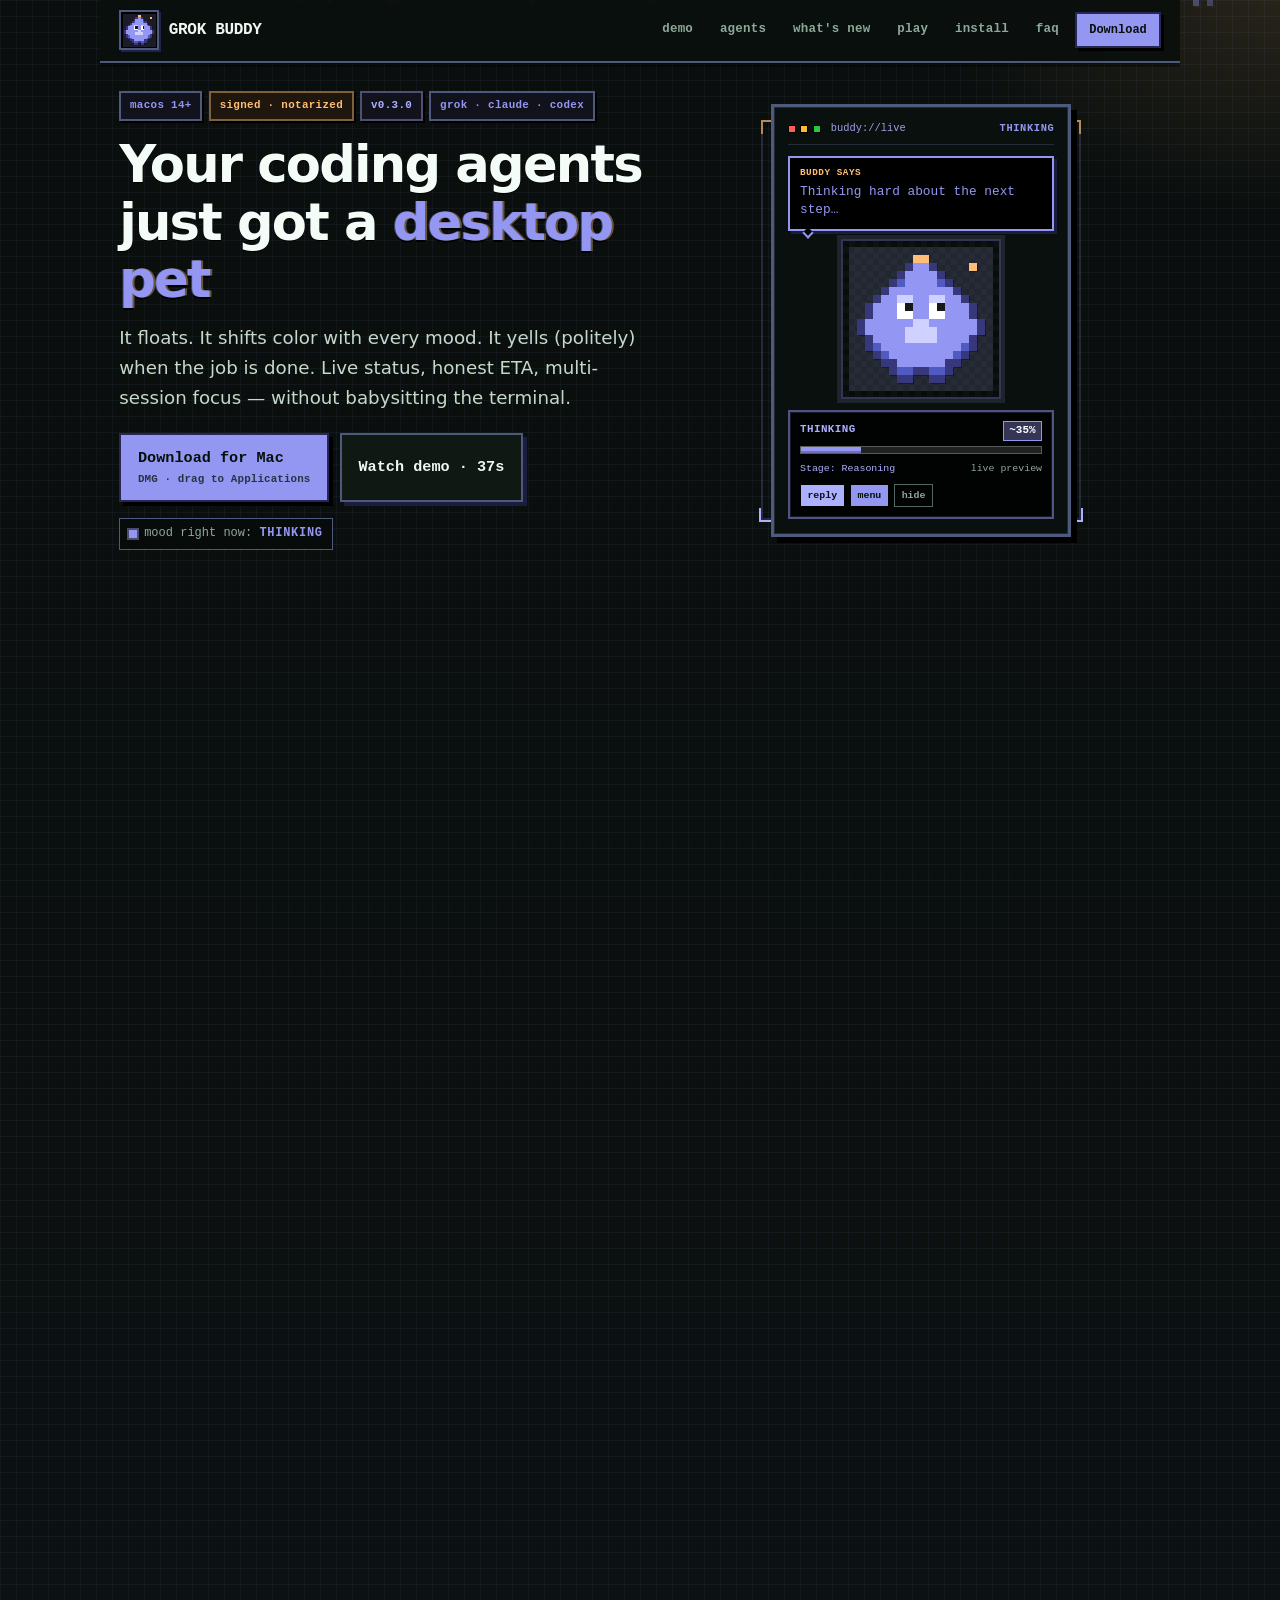
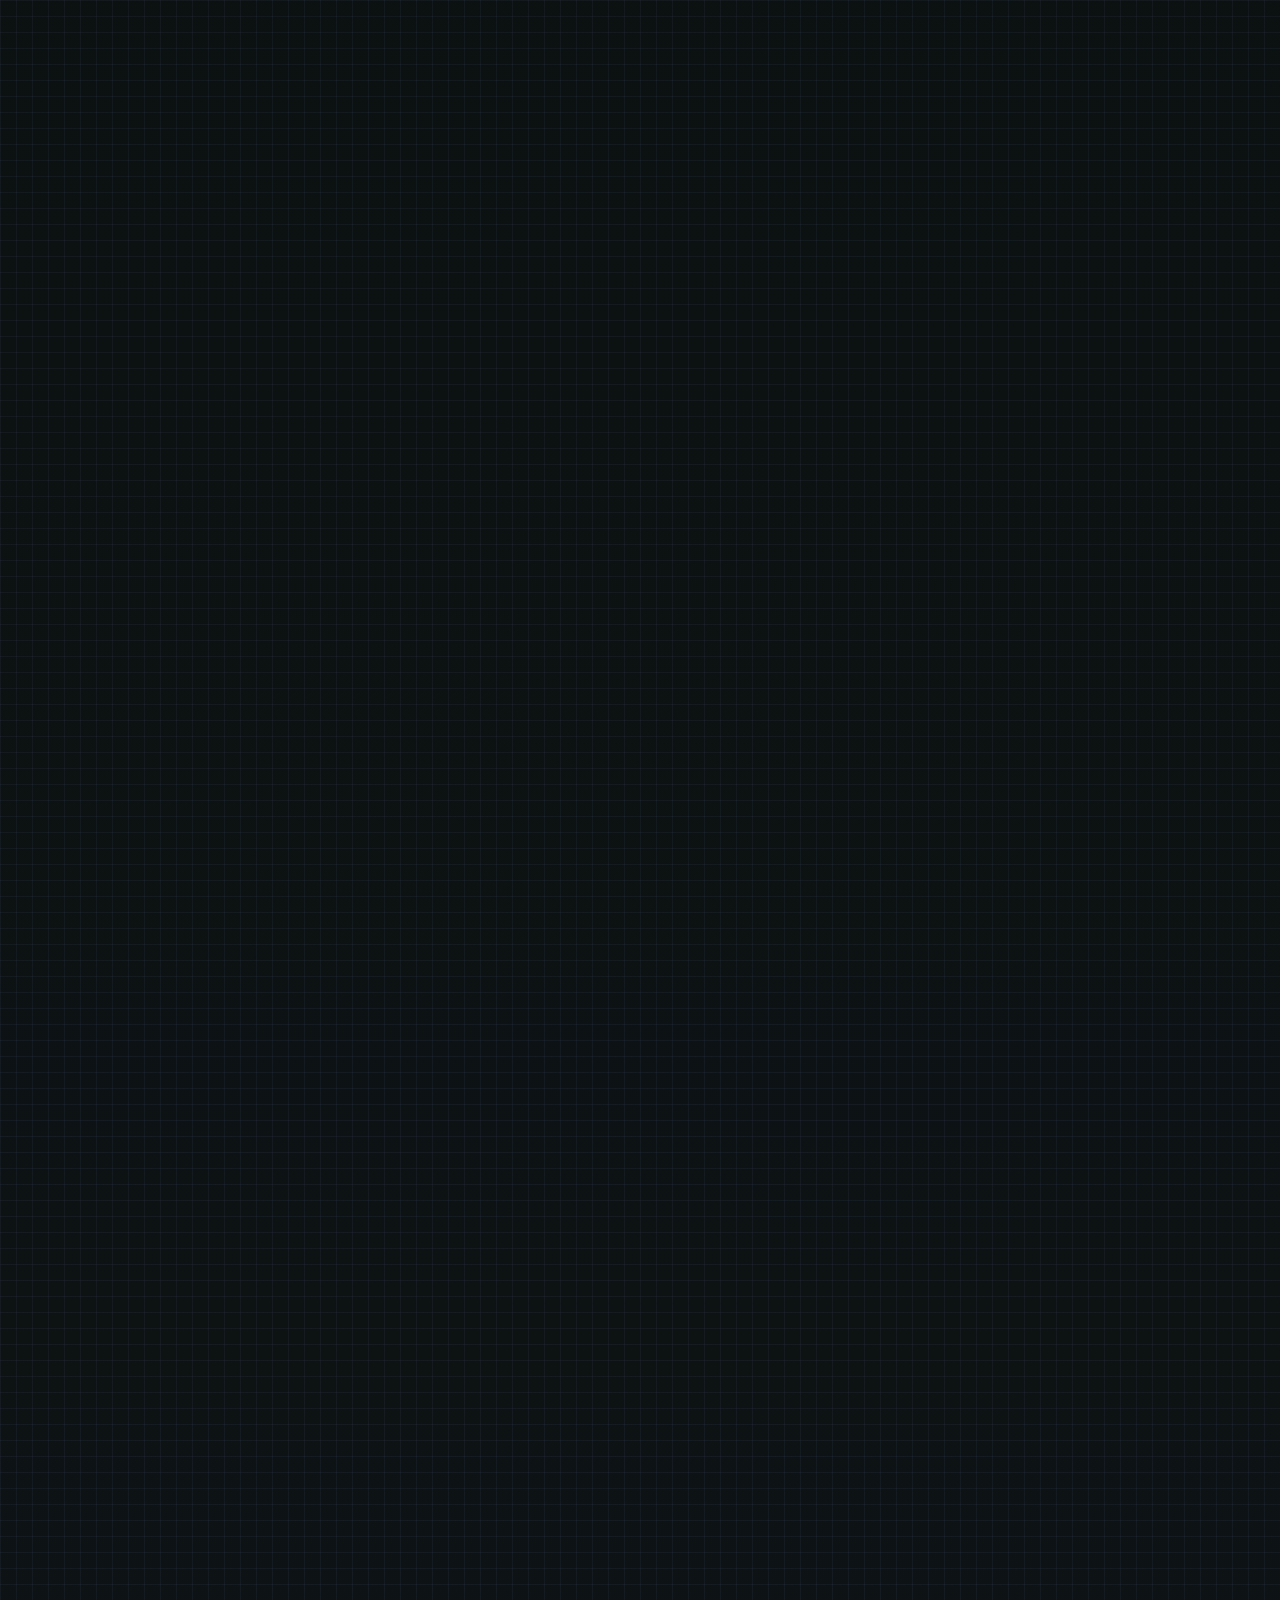
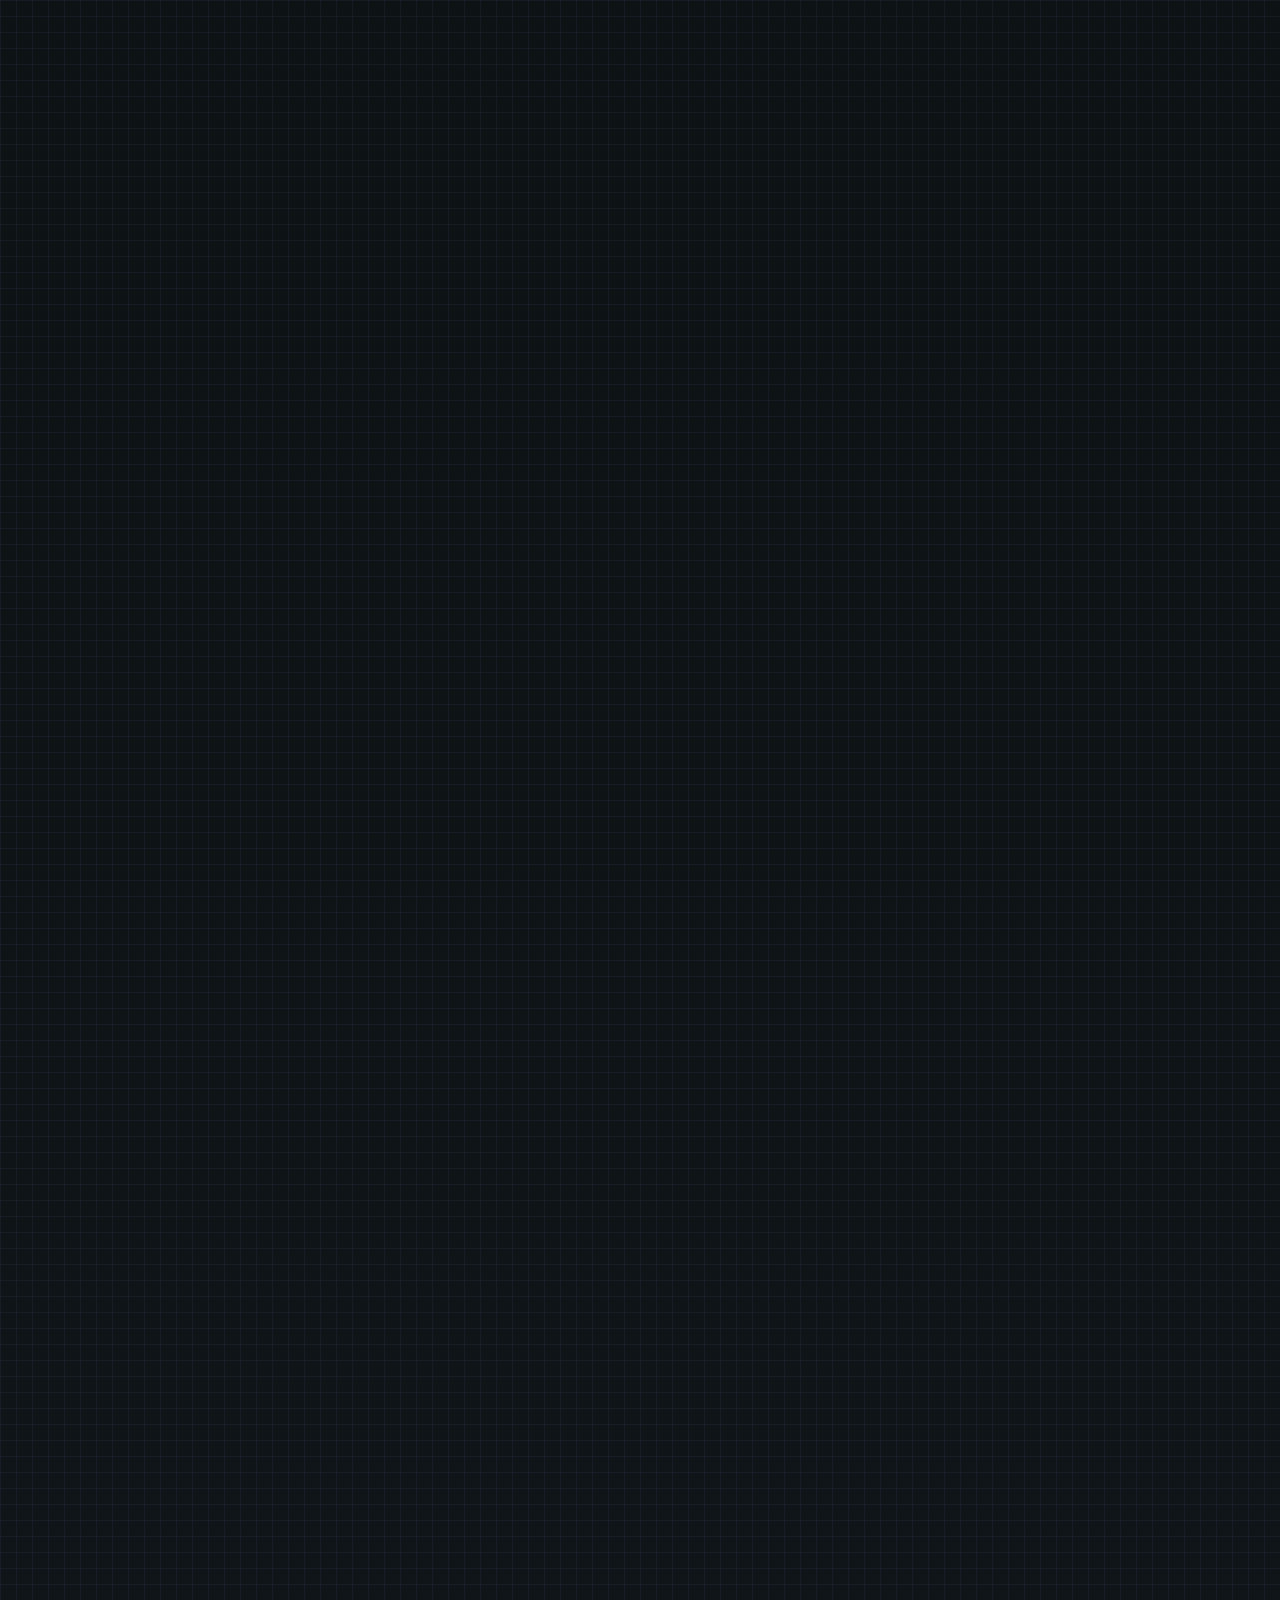
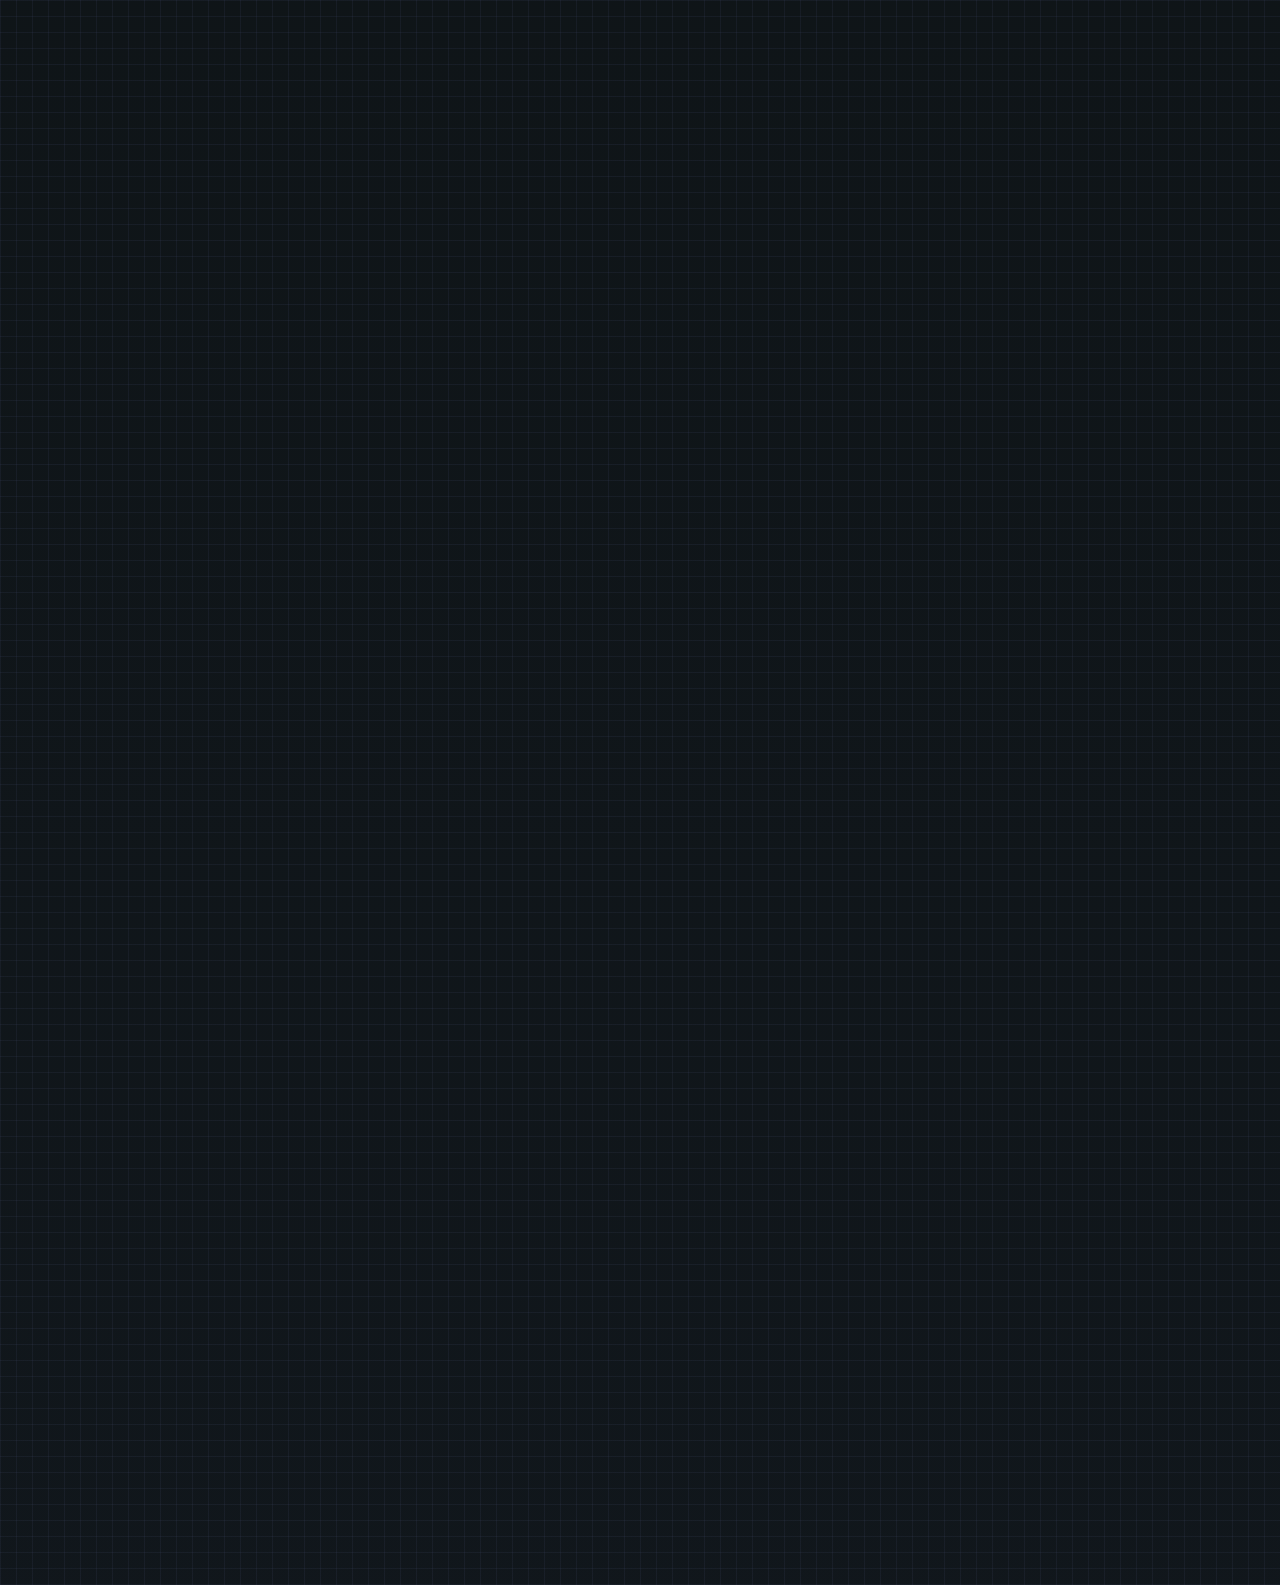
==== docs/index.html @ 27e8b32a "docs: embed bell demo in highlights" ====
<!DOCTYPE html>
<html lang="en">
<head>
  <meta charset="utf-8" />
  <meta name="viewport" content="width=device-width, initial-scale=1, viewport-fit=cover" />
  <title>Grok Buddy — Desktop pet for coding agents</title>
  <meta name="description" content="Grok Buddy is a floating macOS pet for Grok CLI, Claude Code, and Codex: live status, honest ETA, finish alerts, multi-session, side chat. Signed & notarized." />
  <meta name="theme-color" content="#73d9f2" />
  <meta name="color-scheme" content="dark" />
  <meta property="og:type" content="website" />
  <meta property="og:title" content="Grok Buddy — desktop pet for coding agents" />
  <meta property="og:description" content="Floating macOS companion for Grok, Claude Code &amp; Codex — status, ETA, finish alerts. Signed &amp; notarized." />
  <meta property="og:image" content="https://zihangzeng666.github.io/grok-buddy-download/assets/icon-256.png?v=0.2.6" />
  <meta property="og:url" content="https://zihangzeng666.github.io/grok-buddy-download/" />
  <meta name="twitter:card" content="summary_large_image" />
  <meta name="twitter:title" content="Grok Buddy" />
  <meta name="twitter:description" content="Floating macOS pet for Grok / Claude / Codex — status, ETA, finish alerts." />
  <meta name="twitter:image" content="https://zihangzeng666.github.io/grok-buddy-download/assets/icon-256.png?v=0.2.6" />
  <link rel="icon" href="assets/icon-256.png?v=0.2.6" type="image/png" />
  <link rel="apple-touch-icon" href="assets/icon-256.png?v=0.2.6" />
  <link rel="preconnect" href="https://fonts.googleapis.com" />
  <link rel="preconnect" href="https://fonts.gstatic.com" crossorigin />
  <link href="https://fonts.googleapis.com/css2?family=Caveat:wght@600;700&display=swap" rel="stylesheet" />
  <link rel="preload" href="buddy-pet.js" as="script" />
  <link rel="stylesheet" href="styles.css" />
</head>
<body>
  <div class="fun-bits" id="fun-bits" aria-hidden="true"></div>
  <div class="scanlines" aria-hidden="true"></div>

  <div class="wrap">
    <header class="nav">
      <a class="brand" href="#">
        <canvas class="pet-live" width="72" height="72" style="width:40px;height:40px" aria-hidden="true"></canvas>
        <span>Grok Buddy</span>
      </a>
      <nav aria-label="Primary">
        <a href="#demo">Demo</a>
        <a href="#highlights">Agents</a>
        <a href="#whats-new">What's new</a>
        <a href="#features">Play</a>
        <a href="#install">Install</a>
        <a href="#faq">FAQ</a>
        <a class="btn btn-sm btn-primary" href="https://github.com/zihangzeng666/grok-buddy-download/releases/download/v0.3.0/GrokBuddy-0.3.0.dmg" download="GrokBuddy-0.3.0.dmg">Download</a>
      </nav>
    </header>

    <main>
      <section class="hero">
        <div class="hero-copy">
          <div class="pill-row">
            <span class="pill">macOS 14+</span>
            <span class="pill accent">signed · notarized</span>
            <span class="pill glow">v0.3.0</span>
            <span class="pill">Grok · Claude · Codex</span>
          </div>
          <h1>Your coding agents just got a <span class="grad">desktop pet</span></h1>
          <p class="lede">
            It floats. It shifts color with every mood. It yells (politely) when the job is done.
            Live status, honest ETA, multi-session focus — without babysitting the terminal.
          </p>
          <div class="cta-row">
            <a class="btn btn-primary" href="https://github.com/zihangzeng666/grok-buddy-download/releases/download/v0.3.0/GrokBuddy-0.3.0.dmg" download="GrokBuddy-0.3.0.dmg">
              Download for Mac
              <span class="btn-sub">DMG · drag to Applications</span>
            </a>
            <a class="btn btn-ghost" href="#demo">Watch demo · 37s</a>
          </div>
          <div class="mood-ticker" aria-live="polite">
            <span class="mood-dot" aria-hidden="true"></span>
            mood right now: <b id="buddy-mood">Idle</b>
          </div>
        </div>

        <div class="stage" aria-hidden="true">
          <div class="orbit"></div>
          <div class="orbit orbit-2"></div>
          <div class="pet-card">
            <div class="pet-chrome">
              <span class="dot r"></span><span class="dot y"></span><span class="dot g"></span>
              <span class="chrome-title">buddy://live</span>
              <span class="chrome-mood" id="chrome-mood">Idle</span>
            </div>
            <div class="speech">
              <span class="speech-label">Buddy says</span>
              <span id="buddy-speech">Stand by — nothing run yet…</span>
            </div>
            <div class="pet-canvas-wrap">
              <canvas id="pet-canvas" class="pet-live" width="320" height="320"></canvas>
            </div>
            <div class="status-mock">
              <div class="status-top">
                <span class="status-name" id="status-name">Stand by</span>
                <span class="status-pct" id="status-pct">0%</span>
              </div>
              <div class="bar"><i id="status-bar-fill" style="width:6%"></i></div>
              <div class="status-meta">
                <span id="status-stage">Stage: Stand by</span>
                <span>live preview</span>
              </div>
              <div class="status-actions">
                <span>reply</span><span>menu</span><span>hide</span>
              </div>
            </div>
          </div>
        </div>
      </section>

      <section id="demo" class="section demo-section">
        <div class="section-head demo-head">
          <div>
            <p class="section-kicker">// demo.mp4</p>
            <h2>See it run</h2>
            <p class="section-lede">37 seconds — live status, finish alerts, side chat, first-run setup.</p>
          </div>
        </div>
        <div class="demo-player">
          <div class="video-chrome">
            <span class="dot r"></span><span class="dot y"></span><span class="dot g"></span>
            <span class="chrome-title">buddy://promo</span>
            <span class="chrome-mood">37s</span>
          </div>
          <video
            class="promo-video"
            controls
            playsinline
            preload="metadata"
            poster="assets/video/promo-poster.jpg"
          >
            <source src="assets/video/promo.mp4" type="video/mp4" />
            Your browser does not support the video tag.
          </video>
        </div>
        <ul class="demo-chips" aria-label="In this demo">
          <li>live status + ETA</li>
          <li>finish alerts</li>
          <li>multi-CLI sessions</li>
          <li>side chat + reply</li>
        </ul>
      </section>

      <!-- Highlights (product pillars) ALWAYS before What's new (version changelog). -->
      <section id="highlights" class="section">
        <div class="section-head">
          <div>
            <p class="section-kicker">// highlight</p>
            <h2>Three agents live</h2>
            <p class="section-lede highlight-intro">
              You juggle <strong>Grok</strong>, <strong>Claude Code</strong>, and <strong>Codex</strong>
              across terminals — Buddy is one floating pet that keeps all three honest.
              Live status and ETA while they work; when a turn ends, a tiny bell lands
              <em>what actually changed</em>, not a wall of tool counts. Scroll to switch
              sessions and the HUD washes that agent’s color so focus is physical, not a list.
            </p>
          </div>
        </div>

        <div class="agent-trio" aria-label="Supported coding agents">
          <article class="agent-card agent-grok">
            <header class="agent-card-head">
              <span class="agent-swatch" aria-hidden="true"></span>
              <span class="agent-chip">grok</span>
            </header>
            <h3>Grok</h3>
            <p class="agent-tagline">xAI CLI · neon green</p>
            <p>
              Full Buddy stack: live turn status, honest ETA, finish digests, side chat,
              and reply paste into the terminal. The original companion path.
            </p>
            <ul class="agent-points">
              <li>hooks + file bridge</li>
              <li>double-click side chat</li>
              <li>SessionStart auto-open</li>
            </ul>
          </article>

          <article class="agent-card agent-claude">
            <header class="agent-card-head">
              <span class="agent-swatch" aria-hidden="true"></span>
              <span class="agent-chip">claude</span>
            </header>
            <h3>Claude Code</h3>
            <p class="agent-tagline">Anthropic · amber</p>
            <p>
              First-class backend. Same pet, badge, permission “needs you,” multi-session
              switch — plus digests that read the real Claude transcript.
            </p>
            <ul class="agent-points">
              <li>settings.json hooks</li>
              <li>permission “needs you”</li>
              <li>transcript-aware digests</li>
            </ul>
          </article>

          <article class="agent-card agent-codex">
            <header class="agent-card-head">
              <span class="agent-swatch" aria-hidden="true"></span>
              <span class="agent-chip">codex</span>
            </header>
            <h3>Codex</h3>
            <p class="agent-tagline">OpenAI · cyan</p>
            <p>
              Wired for juggling. Scroll the pet to flip sessions; digests scan rollouts
              <em>forward</em> so the user ask isn’t lost in megabyte tool dumps.
            </p>
            <ul class="agent-points">
              <li>hooks.json install</li>
              <li>forward rollout scan</li>
              <li>session focus lock</li>
            </ul>
          </article>
        </div>

        <div class="feature-strip" aria-label="Standout capabilities">
          <article class="feature-card feature-digest">
            <header class="feature-card-head">
              <span class="feature-glyph" aria-hidden="true">◈</span>
              <span class="feature-chip">digest</span>
            </header>
            <h3>Finish digests</h3>
            <p>
              When a turn stops, Buddy hands you <strong>outcomes</strong> — optional
              AI-polished bullets from the real session log. Not “ran 14 tools.”
            </p>
          </article>
          <article class="feature-card feature-bell">
            <header class="feature-card-head">
              <span class="feature-glyph feature-glyph-bell" aria-hidden="true">🔔</span>
              <span class="feature-chip">alert</span>
            </header>
            <h3>A bell that means it</h3>
            <p>
              Reverse-video flash, then done. Accent goes amber while summarizing,
              green on success, red on fail — no stale chip sitting there on every launch.
            </p>
          </article>
          <article class="feature-card feature-wash">
            <header class="feature-card-head">
              <span class="feature-glyph" aria-hidden="true">≋</span>
              <span class="feature-chip">focus</span>
            </header>
            <h3>Session-switch wash</h3>
            <p>
              Flip agents and the pet <em>and</em> status bar wash that palette, then fade.
              Your eye lands on the new session name — not a silent list row.
            </p>
          </article>
        </div>

        <!-- Animated product mock: notification above chatbox, bell flash, wash -->
        <div class="highlight-demo" id="bell-demo">
          <div class="highlight-demo-head">
            <p class="section-kicker">// live mock</p>
            <p class="highlight-demo-lede">
              Same HUD chrome as the app — notification sits <strong>above</strong> the chatbox.
              Watch the bell flash, open outcomes, then agent wash.
            </p>
          </div>
          <div class="highlight-demo-frame">
            <div class="video-chrome">
              <span class="dot r"></span><span class="dot y"></span><span class="dot g"></span>
              <span class="chrome-title">buddy://demo · bell open</span>
              <span class="chrome-mood">loop</span>
            </div>
            <iframe
              class="highlight-demo-iframe"
              src="demo/bell-open.html?embed=1"
              title="Grok Buddy finish-digest bell demo — notification above chatbox"
              loading="lazy"
            ></iframe>
          </div>
          <p class="highlight-demo-more">
            <a href="demo/bell-open.html">Open full-screen demo ↗</a>
          </p>
        </div>
      </section>

      <section id="whats-new" class="section">
        <div class="section-head">
          <div>
            <p class="section-kicker">// changelog</p>
            <h2>What's new</h2>
            <p class="section-lede">
              Per-release notes. Product pillars live in
              <a href="#highlights">Three agents live</a> above.
            </p>
          </div>
        </div>

        <div class="changelog">
          <article class="changelog-release is-latest">
            <header class="changelog-head">
              <span class="changelog-tag">latest</span>
              <h3>v0.3.0</h3>
              <time datetime="2026-07-15">2026-07-15</time>
            </header>
            <ul>
              <li><strong>Finish digests</strong> — after a turn ends, a tiny HUD chip with optional AI-polished bullets (outcomes, not tool counts)</li>
              <li><strong>Claude + Codex transcripts</strong> — digests read real session logs; Codex scans forward so the ask is not lost in huge tool output</li>
              <li><strong>Notification bell</strong> — reverse-video flash, success/fail accent; no stale bell on every launch</li>
              <li><strong>Session-switch wash</strong> — pet + status bar tint in the agent palette, then fade back</li>
              <li><strong>Preferences + paste safety</strong> — dense HUD sections; reply paste skips foreign terminals</li>
            </ul>
          </article>
          <article class="changelog-release">
            <header class="changelog-head">
              <h3>v0.2.9</h3>
              <time datetime="2026-07-15">2026-07-15</time>
            </header>
            <ul>
              <li>Menu open life, always-on-top pin, window sizing, canonical home install</li>
            </ul>
          </article>
          <article class="changelog-release">
            <header class="changelog-head">
              <h3>v0.2.4 – v0.2.5</h3>
              <time datetime="2026-07-14">2026-07-14</time>
            </header>
            <ul>
              <li>Multi-CLI backends, hooks, reply inject, first-run setup</li>
              <li>Honest ETA + finish alerts</li>
            </ul>
          </article>
          <p class="changelog-more">
            Full binaries &amp; notes on
            <a href="https://github.com/zihangzeng666/grok-buddy-download/releases">GitHub Releases</a>.
          </p>
        </div>
      </section>

      <section id="features" class="section">
        <div class="section-head">
          <div>
            <p class="section-kicker">// features.spr</p>
            <h2>Chaos, but make it productive</h2>
            <p class="section-lede">Same pixel pet as the app. Colors of the whole page ride along with its mood.</p>
          </div>
        </div>
        <div class="bento">
          <article class="card span3">
            <div class="card-icon" aria-hidden="true">🎮</div>
            <h3>Live status theater</h3>
            <p>Thinking, tools, writing, “needs you”, done — Buddy mirrors real session phases so you can alt-tab guilt-free.</p>
            <span class="tag">session stream</span>
          </article>
          <article class="card span3">
            <div class="card-icon" aria-hidden="true">⚡</div>
            <h3>Progress that isn’t fake</h3>
            <p>Percentage + ETA when it can. Unsure? It says <strong>calibrating…</strong>. When the job ends, it stays <strong>Done</strong> — not a lying “Ready”.</p>
            <span class="tag">eta · honest</span>
          </article>
          <article class="card span2">
            <div class="card-icon" aria-hidden="true">🔔</div>
            <h3>Finish vibes</h3>
            <p>Celebration + optional macOS notifications when a turn actually succeeds.</p>
          </article>
          <article class="card span2">
            <div class="card-icon" aria-hidden="true">🧩</div>
            <h3>Multi-CLI</h3>
            <p><strong>Grok</strong>, <strong>Claude Code</strong>, and <strong>Codex</strong> — one pet, badges, multi-session focus that actually tracks the right agent.</p>
          </article>
          <article class="card span2">
            <div class="card-icon" aria-hidden="true">💬</div>
            <h3>Side chat</h3>
            <p>Double-click pet → quick Q&amp;A with Grok. Not your whole project agent.</p>
          </article>
          <article class="card span2">
            <div class="card-icon" aria-hidden="true">⌨️</div>
            <h3>Reply from the sky</h3>
            <p>Type into the live agent terminal without digging for that window.</p>
          </article>
          <article class="card span4">
            <div class="card-icon" aria-hidden="true">🪄</div>
            <h3>First-run that doesn’t suck</h3>
            <p>Missing Grok CLI? Buddy can run the official installer, or hand you the one-liner. Setup, hooks for Claude/Codex, side-chat folder — then the pet shows up.</p>
            <span class="tag">install for me</span>
          </article>
          <article class="card span2">
            <div class="card-icon" aria-hidden="true">🌈</div>
            <h3>Mood palette</h3>
            <p>Idle cyan → think purple → work green → speak pink → alert amber → done mint. You’re watching it live above.</p>
          </article>
        </div>
      </section>

      <section id="install" class="section">
        <div class="section-head">
          <div>
            <p class="section-kicker">// install.sh</p>
            <h2>Install like it’s a game level</h2>
            <p class="section-lede">Four easy stages. No boss fight (unless Gatekeeper — but we’re notarized).</p>
          </div>
        </div>
        <ol class="install-strip">
          <li class="step">
            <span class="step-n">1</span>
            <div>
              <h3>Grab the loot</h3>
              <p>Download the <a href="https://github.com/zihangzeng666/grok-buddy-download/releases/download/v0.3.0/GrokBuddy-0.3.0.dmg">DMG</a> from the release.</p>
            </div>
            <span class="step-emoji" aria-hidden="true">📦</span>
          </li>
          <li class="step">
            <span class="step-n">2</span>
            <div>
              <h3>Drag to Applications</h3>
              <p>Classic Mac ritual. Drop <strong>Grok Buddy</strong> next to your other apps.</p>
            </div>
            <span class="step-emoji" aria-hidden="true">📁</span>
          </li>
          <li class="step">
            <span class="step-n">3</span>
            <div>
              <h3>Open · setup agents</h3>
              <p>If Grok isn’t there, hit <strong>Install for me</strong>. Refresh hooks for Claude / Codex from the menu or panel.</p>
            </div>
            <span class="step-emoji" aria-hidden="true">🛠️</span>
          </li>
          <li class="step">
            <span class="step-n">4</span>
            <div>
              <h3>Summon an agent</h3>
              <p>In a project: <code>grok</code>, <code>claude</code>, or Codex. Buddy floats. Switch sessions; double-click for side chat.</p>
            </div>
            <span class="step-emoji" aria-hidden="true">🚀</span>
          </li>
        </ol>
        <div class="terminal-block">
          <div class="term-chrome">// optional: install Grok CLI yourself</div>
          <pre><code>curl -fsSL https://x.ai/cli/install.sh | bash</code></pre>
        </div>
      </section>

      <section id="faq" class="section">
        <div class="section-head">
          <div>
            <p class="section-kicker">// faq.txt</p>
            <h2>FAQ, but make it chatty</h2>
          </div>
        </div>
        <div class="faq">
          <details open>
            <summary>Is this on the App Store?</summary>
            <p>Not yet. This is a <strong>Developer ID signed &amp; notarized</strong> direct download. Store needs a sandboxed edition later.</p>
          </details>
          <details>
            <summary>Does Buddy steal my code?</summary>
            <p>No Buddy server. It reads local session files (e.g. under <code>~/.grok/</code>) and localhost hooks. Your agents still talk to their own providers as usual.</p>
          </details>
          <details>
            <summary>Which agents work?</summary>
            <p><strong>Grok CLI</strong> (files + hooks), <strong>Claude Code</strong> and <strong>Codex</strong> (hooks-first). Toggle which ones to watch in settings.</p>
          </details>
          <details>
            <summary>Why is the page rainbow?</summary>
            <p>That’s the same mood palette as the real pet. When Buddy’s “working,” the whole site goes green. Fun on purpose.</p>
          </details>
          <details>
            <summary>Reply / no cursor?</summary>
            <p>Click the dark input so the window takes focus. Allow Automation for Terminal if macOS asks.</p>
          </details>
        </div>
      </section>

      <section class="cta-final">
        <div class="pet-canvas-wrap">
          <canvas class="pet-live" width="160" height="160" style="width:80px;height:80px" aria-hidden="true"></canvas>
        </div>
        <h2>Adopt the pet.</h2>
        <p>Signed. Notarized. Multi-CLI. Slightly unhinged in a good way.</p>
        <a class="btn btn-primary" href="https://github.com/zihangzeng666/grok-buddy-download/releases/download/v0.3.0/GrokBuddy-0.3.0.dmg" download="GrokBuddy-0.3.0.dmg">
          Get Grok Buddy v0.3.0
          <span class="btn-sub">free download</span>
        </a>
      </section>
    </main>

    <footer class="footer">
      <p>
        <strong>Grok Buddy</strong> · downloads on
        <a href="https://github.com/zihangzeng666/grok-buddy-download">GitHub</a>
        · works with Grok, Claude Code &amp; Codex
      </p>
      <p class="dev-sig">
        <span class="dev-sig-prefix">// built solo by</span>
        <a class="dev-sig-name" href="https://github.com/zihangzeng666" rel="me">jasonzeng</a>
        <span class="dev-sig-wave" aria-hidden="true">~</span>
      </p>
      <p class="fine">Independent project — not affiliated with xAI, Anthropic, or OpenAI. “Grok”, “Claude”, and “Codex” are trademarks of their respective owners.</p>
    </footer>
  </div>

  <script src="buddy-pet.js" defer></script>
</body>
</html>
---- docs/styles.css ----
/* Grok Buddy site — pixel pet + terminal chrome, readable body text */

:root {
  --mood-primary: #73d9f2;
  --mood-secondary: #408cd9;
  --mood-belly: #bff2ff;
  --mood-outline: #26598c;
  --mood-accent: #ff8cc0;
  --mood-glow: #8cf2ff;
  --mood-cheek: #ff99b3;

  /* App TerminalTheme anchors */
  --bg0: #0a0f0d;
  --bg1: #0f1714;
  --panel: #101814;
  --panel-deep: #0a100e;
  --text: #eef8f1;
  --muted: #8ea89a;
  --ink: #06100b;
  --border: color-mix(in srgb, var(--mood-primary) 42%, #1a2e24);
  --pixel: 4px;
  --font-ui: ui-monospace, "SF Mono", "Cascadia Mono", Menlo, Consolas, monospace;
  --font-body: "SF Pro Text", system-ui, -apple-system, "Segoe UI", sans-serif;
  --max: 1080px;
  --pad: clamp(0.9rem, 3vw, 1.2rem);
  --shadow-pixel:
    4px 4px 0 color-mix(in srgb, var(--mood-outline) 55%, #000),
    0 0 0 1px color-mix(in srgb, var(--mood-primary) 25%, transparent);
}

*, *::before, *::after { box-sizing: border-box; }

html {
  scroll-behavior: smooth;
  -webkit-text-size-adjust: 100%;
}

@media (prefers-reduced-motion: reduce) {
  html { scroll-behavior: auto; }
}

body {
  margin: 0;
  min-height: 100vh;
  min-height: 100dvh;
  font-family: var(--font-body);
  color: var(--text);
  background-color: var(--bg0);
  /* soft mood wash + subtle pixel grid (keeps readability) */
  background-image:
    linear-gradient(
      color-mix(in srgb, var(--mood-primary) 6%, transparent) 1px,
      transparent 1px
    ),
    linear-gradient(
      90deg,
      color-mix(in srgb, var(--mood-primary) 6%, transparent) 1px,
      transparent 1px
    ),
    radial-gradient(900px 480px at 12% -5%, color-mix(in srgb, var(--mood-glow) 18%, transparent), transparent 55%),
    radial-gradient(700px 420px at 100% 0%, color-mix(in srgb, var(--mood-accent) 12%, transparent), transparent 50%),
    linear-gradient(180deg, var(--bg0), color-mix(in srgb, var(--mood-outline) 22%, var(--bg1)));
  background-size:
    16px 16px,
    16px 16px,
    auto,
    auto,
    auto;
  background-attachment: scroll;
  line-height: 1.6;
  overflow-x: clip;
  -webkit-font-smoothing: antialiased;
  image-rendering: auto;
}

a {
  color: var(--mood-glow);
  text-decoration: none;
  font-weight: 600;
}
a:hover {
  color: var(--mood-primary);
  text-decoration: underline;
  text-underline-offset: 3px;
}
a:focus-visible {
  outline: 2px solid var(--mood-primary);
  outline-offset: 3px;
}

code {
  font-family: var(--font-ui);
  font-size: 0.9em;
  padding: 0.12em 0.4em;
  border: 1px solid color-mix(in srgb, var(--mood-primary) 35%, transparent);
  background: color-mix(in srgb, var(--mood-primary) 10%, #000);
  color: var(--mood-belly);
  border-radius: 0;
}

/* light pixel dust */
.fun-bits {
  position: fixed;
  inset: 0;
  pointer-events: none;
  z-index: 0;
  overflow: hidden;
  contain: strict;
}
.fun-bits span {
  position: absolute;
  top: 0;
  width: 6px;
  height: 6px;
  background: var(--mood-primary);
  opacity: 0.28;
  image-rendering: pixelated;
  animation: bit-float linear infinite;
  box-shadow: 2px 2px 0 color-mix(in srgb, var(--mood-outline) 50%, transparent);
}
.fun-bits span:nth-child(odd) {
  background: var(--mood-accent);
  width: 4px;
  height: 4px;
}
.fun-bits span:nth-child(3n) {
  background: var(--mood-glow);
  width: 8px;
  height: 4px;
}
@keyframes bit-float {
  0% { transform: translate3d(0, 110vh, 0); opacity: 0; }
  12% { opacity: 0.35; }
  90% { opacity: 0.22; }
  100% { transform: translate3d(0, -10vh, 0); opacity: 0; }
}

/* soft CRT — not overpowering text */
.scanlines {
  position: fixed;
  inset: 0;
  pointer-events: none;
  z-index: 0;
  opacity: 0.12;
  background: repeating-linear-gradient(
    0deg,
    transparent,
    transparent 3px,
    rgba(0, 0, 0, 0.1) 3px,
    rgba(0, 0, 0, 0.1) 4px
  );
  contain: strict;
}

.wrap { position: relative; z-index: 1; }

/* —— NAV: terminal title bar —— */
.nav {
  max-width: var(--max);
  margin: 0 auto;
  padding: 0.65rem var(--pad);
  display: flex;
  align-items: center;
  justify-content: space-between;
  gap: 0.75rem;
  position: sticky;
  top: 0;
  z-index: 20;
  background: color-mix(in srgb, var(--panel-deep) 92%, transparent);
  border-bottom: 2px solid var(--border);
  box-shadow: 0 4px 0 color-mix(in srgb, #000 40%, transparent);
  backdrop-filter: blur(10px);
  -webkit-backdrop-filter: blur(10px);
}

.brand {
  display: flex;
  align-items: center;
  gap: 0.6rem;
  color: var(--text);
  font-family: var(--font-ui);
  font-weight: 800;
  letter-spacing: -0.02em;
  font-size: 1rem;
  text-decoration: none;
  text-transform: uppercase;
}
.brand:hover { color: var(--mood-primary); text-decoration: none; }
.brand canvas {
  border: 2px solid var(--border);
  background: #000;
  box-shadow: 2px 2px 0 color-mix(in srgb, var(--mood-outline) 60%, #000);
  image-rendering: pixelated;
  image-rendering: crisp-edges;
  border-radius: 0;
}

.nav nav {
  display: flex;
  gap: 0.35rem;
  align-items: center;
  flex-wrap: wrap;
  font-family: var(--font-ui);
}
.nav nav a:not(.btn) {
  color: var(--muted);
  font-size: 0.78rem;
  font-weight: 700;
  padding: 0.35rem 0.6rem;
  border: 1px solid transparent;
  text-decoration: none;
  text-transform: lowercase;
  letter-spacing: 0.02em;
}
.nav nav a:not(.btn):hover {
  color: var(--mood-primary);
  border-color: var(--border);
  background: color-mix(in srgb, var(--mood-primary) 10%, transparent);
  text-decoration: none;
}

/* —— HERO —— */
.hero {
  max-width: var(--max);
  margin: 0 auto;
  padding: 1.75rem var(--pad) 1.5rem;
  display: grid;
  grid-template-columns: 1.05fr 0.95fr;
  gap: clamp(1.25rem, 3vw, 2rem);
  align-items: center;
}
.hero-copy { min-width: 0; }

.pill-row {
  display: flex;
  flex-wrap: wrap;
  gap: 0.4rem;
  margin-bottom: 0.95rem;
}
.pill {
  font-family: var(--font-ui);
  font-size: 0.68rem;
  font-weight: 700;
  padding: 0.28rem 0.55rem;
  border: 2px solid var(--border);
  background: color-mix(in srgb, var(--mood-primary) 12%, #000);
  color: var(--mood-primary);
  border-radius: 0;
  box-shadow: 2px 2px 0 #000;
  text-transform: lowercase;
  letter-spacing: 0.03em;
}
.pill.accent {
  color: var(--mood-accent);
  border-color: color-mix(in srgb, var(--mood-accent) 50%, #000);
  background: color-mix(in srgb, var(--mood-accent) 12%, #000);
}
.pill.glow {
  color: var(--mood-glow);
  border-color: color-mix(in srgb, var(--mood-glow) 45%, #000);
}

h1 {
  font-family: var(--font-body);
  font-size: clamp(2.05rem, 4.6vw, 3.2rem);
  line-height: 1.12;
  letter-spacing: -0.035em;
  margin: 0 0 0.9rem;
  font-weight: 800;
  color: #f4fcf7;
  text-shadow: 0 1px 0 #000;
}

/* pixel highlight — readable solid-ish gradient text */
.grad {
  color: var(--mood-primary);
  text-shadow:
    2px 0 0 color-mix(in srgb, var(--mood-accent) 40%, transparent),
    -1px 0 0 color-mix(in srgb, var(--mood-glow) 35%, transparent),
    0 2px 0 #000;
  background: none;
  -webkit-text-fill-color: unset;
  animation: none;
}

.lede {
  font-size: clamp(1.05rem, 1.9vw, 1.14rem);
  color: #c5d8cb;
  max-width: 34rem;
  margin: 0 0 1.25rem;
  line-height: 1.65;
  font-weight: 450;
}

.cta-row {
  display: flex;
  flex-wrap: wrap;
  gap: 0.65rem;
  margin-bottom: 1rem;
}

/* chunky pixel buttons (match status chips) */
.btn {
  display: inline-flex;
  flex-direction: column;
  align-items: flex-start;
  justify-content: center;
  padding: 0.72rem 1.05rem;
  font-family: var(--font-ui);
  font-weight: 800;
  font-size: 0.95rem;
  text-decoration: none;
  border: 2px solid #000;
  border-radius: 0;
  box-shadow: 4px 4px 0 #000;
  transition: transform 0.08s ease, box-shadow 0.08s ease;
  image-rendering: pixelated;
}
.btn:hover {
  transform: translate(-1px, -1px);
  box-shadow: 5px 5px 0 #000;
  text-decoration: none;
}
.btn:active {
  transform: translate(2px, 2px);
  box-shadow: 2px 2px 0 #000;
}
.btn-sm {
  flex-direction: row;
  padding: 0.4rem 0.75rem;
  font-size: 0.75rem;
  box-shadow: 3px 3px 0 #000;
}
.btn-primary {
  background: var(--mood-primary);
  color: var(--ink);
  border-color: color-mix(in srgb, var(--mood-outline) 70%, #000);
  animation: none;
}
.btn-primary:hover {
  background: var(--mood-glow);
  color: var(--ink);
  box-shadow: 5px 5px 0 #000;
}
.btn-sub {
  font-size: 0.68rem;
  font-weight: 600;
  opacity: 0.75;
  letter-spacing: 0.01em;
}
.btn-ghost {
  background: var(--panel);
  border-color: var(--border);
  color: var(--text);
  box-shadow: 4px 4px 0 color-mix(in srgb, var(--mood-outline) 50%, #000);
}
.btn-ghost:hover {
  background: color-mix(in srgb, var(--mood-primary) 14%, var(--panel));
  border-color: var(--mood-primary);
  color: var(--text);
}

.mood-ticker {
  display: inline-flex;
  align-items: center;
  gap: 0.45rem;
  font-family: var(--font-ui);
  font-size: 0.75rem;
  color: var(--muted);
  padding: 0.35rem 0.55rem;
  border: 1px solid var(--border);
  background: color-mix(in srgb, #000 55%, var(--panel));
  border-radius: 0;
}
.mood-ticker b {
  color: var(--mood-primary);
  text-transform: uppercase;
  letter-spacing: 0.06em;
  font-weight: 800;
}
.mood-dot {
  width: 8px;
  height: 8px;
  border-radius: 0;
  background: var(--mood-primary);
  box-shadow: 0 0 0 2px color-mix(in srgb, var(--mood-glow) 40%, transparent);
  animation: pulse 1.4s steps(2) infinite;
  flex-shrink: 0;
}
@keyframes pulse {
  0%, 100% { opacity: 1; }
  50% { opacity: 0.45; }
}

/* —— PET STAGE: floating panel + pixel corner frame —— */
.stage {
  position: relative;
  display: grid;
  place-items: center;
  min-height: 420px;
}

/* static pixel HUD frame (no spinning squares fighting the pet) */
.orbit {
  position: absolute;
  width: min(320px, 78vw);
  height: min(400px, 92vw);
  max-height: 420px;
  border: 2px solid color-mix(in srgb, var(--mood-primary) 28%, transparent);
  border-radius: 0;
  opacity: 0.7;
  animation: none;
  pointer-events: none;
}
.orbit::before,
.orbit::after {
  content: "";
  position: absolute;
  width: 14px;
  height: 14px;
  border: 2px solid var(--mood-accent);
  background: transparent;
  box-shadow: none;
  border-radius: 0;
}
.orbit::before {
  top: -2px;
  left: -2px;
  border-right: none;
  border-bottom: none;
}
.orbit::after {
  top: -2px;
  right: -2px;
  left: auto;
  border-left: none;
  border-bottom: none;
  background: transparent;
  box-shadow: none;
}

.orbit-2 {
  width: min(320px, 78vw);
  height: min(400px, 92vw);
  max-height: 420px;
  border: none;
  opacity: 1;
  animation: none;
}
.orbit-2::before,
.orbit-2::after {
  content: "";
  position: absolute;
  width: 14px;
  height: 14px;
  border: 2px solid var(--mood-glow);
  background: transparent;
}
.orbit-2::before {
  bottom: -2px;
  left: -2px;
  top: auto;
  border-right: none;
  border-top: none;
}
.orbit-2::after {
  bottom: -2px;
  right: -2px;
  top: auto;
  left: auto;
  border-left: none;
  border-top: none;
}

.pet-card {
  position: relative;
  z-index: 2;
  width: min(100%, 300px);
  background: var(--panel-deep);
  border: 3px solid var(--border);
  border-radius: 0;
  padding: 0.85rem 0.85rem 0.95rem;
  box-shadow:
    6px 6px 0 #000,
    inset 0 0 0 1px color-mix(in srgb, var(--mood-primary) 18%, transparent);
  animation: float 5s steps(8) infinite;
}
@keyframes float {
  0%, 100% { transform: translateY(0); }
  50% { transform: translateY(-8px); }
}

.pet-chrome {
  display: flex;
  align-items: center;
  gap: 0.3rem;
  margin-bottom: 0.65rem;
  font-family: var(--font-ui);
  font-size: 0.65rem;
  color: var(--muted);
  border-bottom: 1px solid color-mix(in srgb, var(--mood-primary) 20%, transparent);
  padding-bottom: 0.45rem;
}
.dot {
  width: 8px;
  height: 8px;
  border-radius: 0;
  border: 1px solid #000;
  flex-shrink: 0;
}
.dot.r { background: #ff5f57; }
.dot.y { background: #febc2e; }
.dot.g { background: #28c840; }
.chrome-title {
  margin-left: 0.3rem;
  opacity: 0.9;
  color: var(--mood-glow);
}
.chrome-mood {
  margin-left: auto;
  color: var(--mood-primary);
  font-weight: 800;
  text-transform: uppercase;
  letter-spacing: 0.06em;
}

.speech {
  background: #000;
  border: 2px solid var(--mood-primary);
  border-radius: 0;
  padding: 0.55rem 0.65rem;
  font-size: 0.8rem;
  color: var(--mood-primary);
  margin-bottom: 0.55rem;
  font-family: var(--font-ui);
  min-height: 2.85rem;
  line-height: 1.45;
  box-shadow: 3px 3px 0 color-mix(in srgb, var(--mood-outline) 50%, #000);
  position: relative;
}
.speech::after {
  content: "";
  position: absolute;
  left: 14px;
  bottom: -8px;
  width: 8px;
  height: 8px;
  background: #000;
  border-right: 2px solid var(--mood-primary);
  border-bottom: 2px solid var(--mood-primary);
  transform: rotate(45deg);
}
.speech-label {
  display: block;
  font-size: 0.58rem;
  color: var(--mood-accent);
  margin-bottom: 0.18rem;
  font-weight: 800;
  letter-spacing: 0.06em;
  text-transform: uppercase;
}

.pet-canvas-wrap {
  display: flex;
  justify-content: center;
  margin: 0.2rem 0 0.65rem;
  /* pixel glow without soft blur mush */
  filter: drop-shadow(0 0 0 transparent);
}
.pet-canvas-wrap::before {
  /* reserved */
}
#pet-canvas {
  width: 160px;
  height: 160px;
  image-rendering: pixelated;
  image-rendering: crisp-edges;
  background:
    linear-gradient(45deg, #0c1210 25%, transparent 25%),
    linear-gradient(-45deg, #0c1210 25%, transparent 25%),
    linear-gradient(45deg, transparent 75%, #0c1210 75%),
    linear-gradient(-45deg, transparent 75%, #0c1210 75%);
  background-size: 12px 12px;
  background-position: 0 0, 0 6px, 6px -6px, -6px 0;
  background-color: #080c0a;
  border: 2px solid color-mix(in srgb, var(--mood-primary) 35%, #000);
  box-shadow: 0 0 0 4px color-mix(in srgb, var(--mood-glow) 12%, transparent);
}
canvas.pet-live {
  image-rendering: pixelated;
  image-rendering: crisp-edges;
}

/* status mock mirrors NeonStatusBarView */
.status-mock {
  background: rgba(0, 0, 0, 0.88);
  border: 2px solid color-mix(in srgb, var(--mood-primary) 55%, #000);
  border-radius: 0;
  padding: 0.6rem 0.65rem;
  font-family: var(--font-ui);
  font-size: 0.68rem;
  box-shadow: inset 0 0 0 1px color-mix(in srgb, var(--mood-primary) 15%, transparent);
}
.status-top {
  display: flex;
  justify-content: space-between;
  gap: 0.5rem;
  margin-bottom: 0.35rem;
}
.status-name {
  color: var(--mood-glow);
  font-weight: 800;
  text-transform: uppercase;
  letter-spacing: 0.04em;
}
.status-pct {
  color: #fff;
  background: color-mix(in srgb, var(--mood-primary) 35%, transparent);
  border: 1px solid var(--mood-primary);
  padding: 0 0.35rem;
  font-weight: 800;
  border-radius: 0;
  white-space: nowrap;
}
.bar {
  height: 8px;
  background: rgba(255, 255, 255, 0.12);
  border: 1px solid rgba(255, 255, 255, 0.25);
  border-radius: 0;
  overflow: hidden;
  margin-bottom: 0.4rem;
}
.bar i {
  display: block;
  height: 100%;
  border-radius: 0;
  background: var(--mood-primary);
  /* solid fill like app — not rainbow mush */
  animation: none;
  transition: width 0.4s steps(8);
  box-shadow: inset 0 -2px 0 color-mix(in srgb, #000 25%, transparent);
}
.status-meta {
  display: flex;
  justify-content: space-between;
  color: var(--muted);
  margin-bottom: 0.45rem;
  gap: 0.5rem;
  flex-wrap: wrap;
  font-size: 0.62rem;
}
.status-meta #status-stage { color: var(--mood-glow); }
.status-actions { display: flex; gap: 0.35rem; flex-wrap: wrap; }
.status-actions span {
  background: var(--mood-glow);
  color: var(--ink);
  padding: 0.18rem 0.4rem;
  font-weight: 800;
  font-size: 0.62rem;
  border: 1px solid #000;
  border-radius: 0;
  text-transform: lowercase;
}
.status-actions span:nth-child(2) {
  background: var(--mood-primary);
}
.status-actions span:nth-child(3) {
  background: transparent;
  color: var(--muted);
  border: 1px solid color-mix(in srgb, var(--muted) 60%, transparent);
}

/* —— SECTIONS —— */
.section {
  max-width: var(--max);
  margin: 0 auto;
  padding: 2.25rem var(--pad) 2.75rem;
  content-visibility: auto;
  contain-intrinsic-size: auto 480px;
}
.section-head { margin-bottom: 1.25rem; }
.section-kicker {
  font-family: var(--font-ui);
  font-size: 0.72rem;
  font-weight: 700;
  color: var(--mood-accent);
  margin: 0 0 0.35rem;
  letter-spacing: 0.04em;
}
h2 {
  font-family: var(--font-body);
  font-size: clamp(1.55rem, 3.2vw, 2.1rem);
  letter-spacing: -0.03em;
  margin: 0;
  line-height: 1.2;
  color: #f2faf5;
  font-weight: 800;
}
.section-lede {
  color: #b8cbbf;
  margin: 0.45rem 0 0;
  max-width: 36rem;
  font-size: 1.02rem;
  line-height: 1.6;
}

/* —— DEMO: own section, window player —— */
.demo-section {
  scroll-margin-top: 4.5rem;
  padding-top: 1.25rem;
  padding-bottom: 2rem;
}

.demo-head {
  margin-bottom: 1rem;
}

.demo-player {
  max-width: 720px;
  margin: 0 auto;
  border: 2px solid var(--border);
  box-shadow: 4px 4px 0 #000;
  background: #000;
  overflow: hidden;
}

.demo-player .video-chrome {
  display: flex;
  align-items: center;
  gap: 0.35rem;
  padding: 0.42rem 0.6rem;
  background: color-mix(in srgb, var(--mood-primary) 10%, #0a100e);
  border-bottom: 2px solid var(--border);
  font-family: var(--font-ui);
  font-size: 0.72rem;
  font-weight: 700;
}

.demo-player .video-chrome .dot {
  width: 8px;
  height: 8px;
  border: 1px solid #000;
  flex-shrink: 0;
}
.demo-player .video-chrome .dot.r { background: #ff5f57; }
.demo-player .video-chrome .dot.y { background: #febc2e; }
.demo-player .video-chrome .dot.g { background: #28c840; }

.demo-player .video-chrome .chrome-title {
  margin-left: 0.25rem;
  color: var(--muted);
  flex: 1;
  min-width: 0;
  overflow: hidden;
  text-overflow: ellipsis;
  white-space: nowrap;
}

.demo-player .video-chrome .chrome-mood {
  color: var(--mood-primary);
  font-variant-numeric: tabular-nums;
}

.demo-player .promo-video {
  display: block;
  width: 100%;
  height: auto;
  aspect-ratio: 1280 / 774;
  background: #000;
  vertical-align: middle;
}

.demo-chips {
  list-style: none;
  margin: 0.85rem auto 0;
  padding: 0;
  max-width: 720px;
  display: flex;
  flex-wrap: wrap;
  justify-content: center;
  gap: 0.4rem;
}

.demo-chips li {
  font-family: var(--font-ui);
  font-size: 0.7rem;
  font-weight: 700;
  color: var(--mood-primary);
  padding: 0.28rem 0.55rem;
  border: 1px solid var(--border);
  background: color-mix(in srgb, var(--mood-primary) 10%, #000);
  box-shadow: 2px 2px 0 #000;
}

/* pixel panel cards */
.bento {
  display: grid;
  grid-template-columns: repeat(6, 1fr);
  gap: 0.7rem;
}

.card {
  position: relative;
  background: var(--panel);
  border: 2px solid var(--border);
  border-radius: 0;
  padding: 1.05rem 1.05rem 1.1rem;
  box-shadow: 4px 4px 0 #000;
  transition: transform 0.08s ease, box-shadow 0.08s ease, border-color 0.25s ease;
  overflow: hidden;
}
.card::before {
  content: "";
  position: absolute;
  top: 0;
  left: 0;
  right: 0;
  height: 3px;
  background: var(--mood-primary);
  opacity: 0.75;
}
.card::after {
  content: "";
  position: absolute;
  right: 0;
  bottom: 0;
  width: 12px;
  height: 12px;
  background:
    linear-gradient(135deg, transparent 50%, color-mix(in srgb, var(--mood-primary) 35%, transparent) 50%);
  pointer-events: none;
}
.card:hover {
  transform: translate(-2px, -2px);
  box-shadow: 6px 6px 0 #000;
  border-color: var(--mood-primary);
}
.card.span2 { grid-column: span 2; }
.card.span3 { grid-column: span 3; }
.card.span4 { grid-column: span 4; }
.card.span6 { grid-column: span 6; }

.card-icon {
  font-size: 1.35rem;
  margin-bottom: 0.45rem;
  line-height: 1;
  filter: none;
  display: inline-block;
  border: 1px solid color-mix(in srgb, var(--mood-primary) 30%, transparent);
  background: color-mix(in srgb, var(--mood-primary) 8%, #000);
  padding: 0.2rem 0.35rem;
}
.card h3 {
  margin: 0 0 0.35rem;
  font-family: var(--font-ui);
  font-size: 0.95rem;
  letter-spacing: -0.01em;
  font-weight: 800;
  color: var(--mood-belly);
  text-transform: lowercase;
}
.card p {
  margin: 0;
  color: #b6cabd;
  font-size: 0.94rem;
  line-height: 1.58;
  position: relative;
  z-index: 1;
  font-family: var(--font-body);
}
.card .tag {
  display: inline-block;
  margin-top: 0.7rem;
  font-family: var(--font-ui);
  font-size: 0.62rem;
  font-weight: 800;
  color: var(--ink);
  background: var(--mood-accent);
  border: 1px solid #000;
  padding: 0.15rem 0.4rem;
  border-radius: 0;
  box-shadow: 2px 2px 0 #000;
  text-transform: lowercase;
}

/* install steps */
.install-strip {
  margin: 0.4rem 0 0;
  padding: 0;
  list-style: none;
  display: grid;
  gap: 0.6rem;
}
.step {
  display: grid;
  grid-template-columns: auto 1fr auto;
  gap: 0.9rem;
  align-items: center;
  padding: 0.85rem 1rem;
  border: 2px solid var(--border);
  background: var(--panel);
  border-radius: 0;
  box-shadow: 3px 3px 0 #000;
  transition: transform 0.08s ease, box-shadow 0.08s ease, border-color 0.25s ease;
}
.step:nth-child(even) { margin-left: 0.75rem; }
.step:nth-child(odd) { margin-right: 0.35rem; }
.step:hover {
  border-color: var(--mood-primary);
  transform: translate(-1px, -1px);
  box-shadow: 4px 4px 0 #000;
}
.step-n {
  width: 2.2rem;
  height: 2.2rem;
  display: grid;
  place-items: center;
  font-family: var(--font-ui);
  font-weight: 800;
  font-size: 0.95rem;
  color: var(--ink);
  background: var(--mood-primary);
  border: 2px solid #000;
  border-radius: 0;
  box-shadow: 2px 2px 0 #000;
  flex-shrink: 0;
}
.step h3 {
  margin: 0 0 0.15rem;
  font-family: var(--font-ui);
  font-size: 0.9rem;
  font-weight: 800;
  color: var(--mood-belly);
  text-transform: lowercase;
}
.step p {
  margin: 0;
  color: #b6cabd;
  font-size: 0.92rem;
  line-height: 1.55;
  font-family: var(--font-body);
}
.step-emoji { font-size: 1.25rem; opacity: 0.95; }

.terminal-block {
  margin-top: 1.1rem;
  background: #040706;
  border: 2px solid var(--border);
  border-radius: 0;
  overflow: hidden;
  box-shadow: 4px 4px 0 #000;
}
.term-chrome {
  font-family: var(--font-ui);
  font-size: 0.68rem;
  color: var(--muted);
  padding: 0.5rem 0.75rem;
  border-bottom: 1px solid color-mix(in srgb, var(--mood-primary) 22%, transparent);
  background: color-mix(in srgb, var(--mood-primary) 8%, #000);
}
.terminal-block pre {
  margin: 0;
  padding: 0.9rem 0.8rem;
  overflow-x: auto;
}
.terminal-block code {
  background: none;
  border: none;
  padding: 0;
  color: var(--mood-primary);
  font-size: 0.9rem;
  word-break: break-all;
}

/* Highlights — three agent colors (match app TerminalTheme). Lives above What's new. */
.highlight-intro {
  max-width: 42rem;
}
.highlight-intro em {
  font-style: italic;
  color: color-mix(in srgb, var(--mood-belly) 88%, #fff);
}
.agent-trio {
  --agent-grok: #59f28c;
  --agent-claude: #ffc740;
  --agent-codex: #59e6f2;
  display: grid;
  grid-template-columns: repeat(3, minmax(0, 1fr));
  gap: 0.75rem;
  margin: 0 0 1rem;
  max-width: 100%;
}
/* Standout v0.3 features under the agent trio */
.feature-strip {
  display: grid;
  grid-template-columns: repeat(3, minmax(0, 1fr));
  gap: 0.75rem;
  margin: 0 0 0.25rem;
  max-width: 100%;
}
.feature-card {
  border: 2px solid var(--border);
  background: var(--panel);
  padding: 0.85rem 0.95rem 0.95rem;
  border-radius: 0;
  box-shadow: 3px 3px 0 #000;
  min-width: 0;
  position: relative;
  overflow: hidden;
}
.feature-card::before {
  content: "";
  position: absolute;
  inset: 0 auto 0 0;
  width: 3px;
  background: var(--feature-accent, var(--mood-primary));
}
.feature-card:hover {
  background: color-mix(in srgb, var(--feature-accent, var(--mood-primary)) 8%, var(--panel));
  box-shadow:
    3px 3px 0 #000,
    inset 0 0 0 1px color-mix(in srgb, var(--feature-accent, var(--mood-primary)) 35%, transparent);
}
.feature-digest { --feature-accent: #59f28c; }
.feature-bell { --feature-accent: #ffc740; }
.feature-wash { --feature-accent: #59e6f2; }
.feature-card-head {
  display: flex;
  align-items: center;
  justify-content: space-between;
  gap: 0.5rem;
  margin-bottom: 0.45rem;
}
.feature-glyph {
  font-family: var(--font-ui);
  font-size: 0.95rem;
  line-height: 1;
  color: var(--feature-accent, var(--mood-primary));
  text-shadow: 1px 1px 0 #000;
}
.feature-glyph-bell {
  font-size: 0.85rem;
  filter: grayscale(0.2);
}
.feature-chip {
  font-family: var(--font-ui);
  font-size: 0.66rem;
  font-weight: 800;
  letter-spacing: 0.1em;
  text-transform: lowercase;
  color: var(--feature-accent, var(--mood-primary));
  border: 1px solid color-mix(in srgb, var(--feature-accent, var(--mood-primary)) 55%, #000);
  background: color-mix(in srgb, var(--feature-accent, var(--mood-primary)) 12%, #000);
  padding: 0.1rem 0.38rem;
  box-shadow: 1px 1px 0 #000;
}
.feature-card h3 {
  margin: 0 0 0.35rem;
  font-family: var(--font-ui);
  font-size: 0.95rem;
  letter-spacing: 0.03em;
  color: #f2faf5;
}
.feature-card p {
  margin: 0;
  font-family: var(--font-body);
  font-size: 0.88rem;
  line-height: 1.5;
  color: #c5d6cb;
}
.feature-card p strong {
  color: color-mix(in srgb, var(--feature-accent, var(--mood-belly)) 70%, #fff);
  font-weight: 700;
}
.feature-card p em {
  font-style: italic;
  color: color-mix(in srgb, var(--feature-accent, var(--mood-belly)) 75%, #fff);
}

/* Animated bell / digest demo embedded in highlights */
.highlight-demo {
  margin: 1.35rem 0 0.25rem;
  max-width: 420px;
}
.highlight-demo-head {
  margin-bottom: 0.65rem;
}
.highlight-demo-lede {
  margin: 0.35rem 0 0;
  color: #b8cbbf;
  font-size: 0.95rem;
  line-height: 1.55;
  max-width: 36rem;
}
.highlight-demo-lede strong {
  color: #f2faf5;
}
.highlight-demo-frame {
  border: 2px solid var(--border);
  box-shadow: 4px 4px 0 #000;
  background: #050a08;
  overflow: hidden;
}
.highlight-demo-frame .video-chrome {
  display: flex;
  align-items: center;
  gap: 0.35rem;
  padding: 0.42rem 0.6rem;
  background: color-mix(in srgb, var(--mood-primary) 10%, #0a100e);
  border-bottom: 2px solid var(--border);
  font-family: var(--font-ui);
  font-size: 0.72rem;
  font-weight: 700;
}
.highlight-demo-frame .chrome-title {
  margin-left: 0.25rem;
  color: var(--mood-glow);
  opacity: 0.95;
}
.highlight-demo-frame .chrome-mood {
  margin-left: auto;
  color: var(--mood-primary);
  text-transform: uppercase;
  letter-spacing: 0.06em;
  font-size: 0.65rem;
}
.highlight-demo-iframe {
  display: block;
  width: 100%;
  height: 620px;
  border: 0;
  background: #0a0f0d;
}
.highlight-demo-more {
  margin: 0.55rem 0 0;
  font-family: var(--font-ui);
  font-size: 0.74rem;
  letter-spacing: 0.03em;
}
.highlight-demo-more a {
  color: var(--mood-primary);
  text-decoration: underline;
  text-underline-offset: 2px;
}
.highlight-demo-more a:hover {
  color: var(--mood-belly);
}
@media (max-width: 560px) {
  .highlight-demo {
    max-width: 100%;
  }
  .highlight-demo-iframe {
    height: 680px;
  }
}
.agent-card {
  border: 2px solid var(--agent-color, var(--border));
  background:
    linear-gradient(
      180deg,
      color-mix(in srgb, var(--agent-color) 12%, var(--panel)) 0%,
      var(--panel) 42%
    );
  padding: 0.9rem 0.95rem 1rem;
  border-radius: 0;
  box-shadow: 3px 3px 0 #000;
  min-width: 0;
}
.agent-card:hover {
  background:
    linear-gradient(
      180deg,
      color-mix(in srgb, var(--agent-color) 18%, var(--panel)) 0%,
      color-mix(in srgb, var(--agent-color) 6%, var(--panel)) 100%
    );
  box-shadow:
    3px 3px 0 #000,
    inset 0 0 0 1px color-mix(in srgb, var(--agent-color) 45%, transparent);
}
/* Direct hex — avoid self-referential custom props on the same node */
.agent-grok { --agent-color: #59f28c; }
.agent-claude { --agent-color: #ffc740; }
.agent-codex { --agent-color: #59e6f2; }
.agent-card-head {
  display: flex;
  align-items: center;
  justify-content: space-between;
  gap: 0.5rem;
  margin-bottom: 0.55rem;
}
.agent-swatch {
  width: 14px;
  height: 14px;
  background: var(--agent-color);
  border: 1px solid color-mix(in srgb, var(--agent-color) 40%, #000);
  box-shadow: 2px 2px 0 #000;
  flex-shrink: 0;
}
.agent-chip {
  font-family: var(--font-ui);
  font-size: 0.68rem;
  font-weight: 800;
  letter-spacing: 0.1em;
  text-transform: lowercase;
  color: var(--agent-color);
  border: 1px solid color-mix(in srgb, var(--agent-color) 55%, #000);
  background: color-mix(in srgb, var(--agent-color) 12%, #000);
  padding: 0.12rem 0.4rem;
  box-shadow: 1px 1px 0 #000;
}
.agent-card h3 {
  margin: 0 0 0.2rem;
  font-family: var(--font-ui);
  font-size: 1.05rem;
  letter-spacing: 0.04em;
  color: var(--agent-color);
}
.agent-tagline {
  margin: 0 0 0.55rem;
  font-family: var(--font-ui);
  font-size: 0.72rem;
  letter-spacing: 0.04em;
  color: color-mix(in srgb, var(--agent-color) 70%, var(--muted));
}
.agent-card > p:not(.agent-tagline) {
  margin: 0 0 0.65rem;
  font-family: var(--font-body);
  font-size: 0.9rem;
  line-height: 1.5;
  color: #c5d6cb;
}
.agent-points {
  margin: 0;
  padding: 0;
  list-style: none;
  display: grid;
  gap: 0.28rem;
  font-family: var(--font-ui);
  font-size: 0.74rem;
  letter-spacing: 0.03em;
  color: color-mix(in srgb, var(--agent-color) 82%, #fff);
}
.agent-points li {
  display: flex;
  align-items: baseline;
  gap: 0.4rem;
}
.agent-points li::before {
  content: "▸";
  color: var(--agent-color);
  flex-shrink: 0;
}

/* What's new — product changelog (keep short) */
.changelog {
  display: grid;
  gap: 0.75rem;
  max-width: 720px;
}
.changelog-release {
  border: 2px solid var(--border);
  background: var(--panel);
  padding: 0.95rem 1.05rem;
  border-radius: 0;
  box-shadow: 3px 3px 0 #000;
}
.changelog-release.is-latest {
  border-color: var(--mood-primary);
  background: color-mix(in srgb, var(--mood-primary) 7%, var(--panel));
}
.changelog-head {
  display: flex;
  flex-wrap: wrap;
  align-items: baseline;
  gap: 0.5rem 0.85rem;
  margin-bottom: 0.55rem;
  font-family: var(--font-ui);
}
.changelog-head h3 {
  margin: 0;
  font-size: 1.05rem;
  color: var(--mood-belly);
  letter-spacing: 0.04em;
}
.changelog-head time {
  font-size: 0.78rem;
  color: #7a9588;
  letter-spacing: 0.04em;
}
.changelog-tag {
  font-size: 0.68rem;
  font-weight: 800;
  text-transform: lowercase;
  letter-spacing: 0.08em;
  padding: 0.12rem 0.4rem;
  border: 1px solid var(--mood-primary);
  color: var(--mood-primary);
  background: color-mix(in srgb, var(--mood-primary) 12%, transparent);
  box-shadow: 1px 1px 0 #000;
}
.changelog-release ul {
  margin: 0;
  padding: 0 0 0 1.1rem;
  display: grid;
  gap: 0.35rem;
  color: #b8cbbf;
  font-size: 0.94rem;
  line-height: 1.55;
  font-family: var(--font-body);
}
.changelog-release li::marker {
  color: var(--mood-accent);
}
.changelog-release strong {
  color: var(--mood-belly);
  font-weight: 700;
}
.changelog-more {
  margin: 0.15rem 0 0;
  font-family: var(--font-ui);
  font-size: 0.78rem;
  color: #7a9588;
  letter-spacing: 0.03em;
}
.changelog-more a {
  color: var(--mood-primary);
  text-decoration: underline;
  text-underline-offset: 2px;
}
.changelog-more a:hover {
  color: var(--mood-belly);
}

/* FAQ — terminal details */
.faq {
  display: grid;
  gap: 0.55rem;
  max-width: 720px;
}
.faq details {
  border: 2px solid var(--border);
  background: var(--panel);
  padding: 0.85rem 0.95rem;
  border-radius: 0;
  box-shadow: 3px 3px 0 #000;
}
.faq details[open] {
  border-color: var(--mood-primary);
  background: color-mix(in srgb, var(--mood-primary) 6%, var(--panel));
}
.faq summary {
  cursor: pointer;
  font-family: var(--font-ui);
  font-weight: 800;
  list-style: none;
  font-size: 0.9rem;
  color: var(--mood-belly);
}
.faq summary::-webkit-details-marker { display: none; }
.faq summary::before {
  content: "> ";
  color: var(--mood-accent);
  font-weight: 800;
}
.faq details[open] summary::before { content: "v "; }
.faq p {
  margin: 0.65rem 0 0;
  color: #b8cbbf;
  font-size: 0.96rem;
  line-height: 1.62;
  font-family: var(--font-body);
  border-left: 2px solid color-mix(in srgb, var(--mood-primary) 40%, transparent);
  padding-left: 0.75rem;
}

/* final CTA */
.cta-final {
  text-align: center;
  padding: 2.5rem var(--pad) 2.75rem;
  margin: 1rem auto 0;
  max-width: var(--max);
  border: 3px solid var(--border);
  background:
    linear-gradient(180deg, color-mix(in srgb, var(--mood-primary) 10%, var(--panel)), var(--panel-deep));
  box-shadow: 6px 6px 0 #000;
  border-radius: 0;
}
.cta-final .pet-canvas-wrap { margin-bottom: 0.6rem; }
.cta-final h2 { margin-bottom: 0.35rem; }
.cta-final p {
  color: #b8cbbf;
  margin: 0 0 1.1rem;
  font-size: 1.02rem;
  font-family: var(--font-body);
}
.cta-final .btn { display: inline-flex; margin: 0 auto; }

.footer {
  text-align: center;
  padding: 1.75rem var(--pad) 2.5rem;
  color: var(--muted);
  font-size: 0.82rem;
  font-family: var(--font-ui);
}
.footer p { margin: 0.35rem 0; line-height: 1.55; }
.footer a { color: var(--mood-primary); font-weight: 700; }

/* Indie “made by” mark — handwriting, not HUD mono */
.dev-sig {
  display: flex;
  flex-wrap: wrap;
  align-items: baseline;
  justify-content: center;
  gap: 0.45rem 0.55rem;
  margin: 0.85rem 0 0.45rem !important;
  padding: 0.55rem 0.75rem;
  border-top: 1px dashed color-mix(in srgb, var(--mood-primary) 28%, transparent);
  border-bottom: 1px dashed color-mix(in srgb, var(--mood-primary) 28%, transparent);
}
.dev-sig-prefix {
  font-family: var(--font-ui);
  font-size: 0.72rem;
  letter-spacing: 0.06em;
  color: #7a9588;
}
.dev-sig-name {
  font-family: "Caveat", "Segoe Print", "Bradley Hand", "Comic Sans MS", cursive;
  font-size: 1.85rem;
  font-weight: 700;
  line-height: 1;
  letter-spacing: 0.02em;
  color: var(--mood-glow);
  text-decoration: none;
  text-shadow: 2px 2px 0 #000;
  transform: rotate(-2deg);
  display: inline-block;
}
.dev-sig-name:hover {
  color: var(--mood-primary);
  text-decoration: none;
  transform: rotate(-1deg) translateY(-1px);
}
.dev-sig-wave {
  font-family: "Caveat", cursive;
  font-size: 1.4rem;
  color: var(--mood-accent);
  transform: rotate(6deg);
  display: inline-block;
}

.fine {
  opacity: 0.9;
  font-size: 0.72rem;
  font-family: var(--font-body);
  color: #7d9184;
  max-width: 36rem;
  margin-inline: auto !important;
}

@media (max-width: 900px) {
  .hero {
    grid-template-columns: 1fr;
    padding-top: 1rem;
  }
  .stage { min-height: 360px; order: -1; }
  .demo-player { max-width: 100%; }
  .bento { grid-template-columns: 1fr 1fr; }
  .card.span2, .card.span3, .card.span4, .card.span6 {
    grid-column: span 2;
  }
  .agent-trio,
  .feature-strip {
    grid-template-columns: 1fr;
  }
  .step:nth-child(even), .step:nth-child(odd) {
    margin-left: 0;
    margin-right: 0;
  }
  .nav nav a:not(.btn) { display: none; }
}

@media (max-width: 560px) {
  .bento { grid-template-columns: 1fr; }
  .card.span2, .card.span3, .card.span4, .card.span6 {
    grid-column: span 1;
  }
  .step { grid-template-columns: auto 1fr; }
  .step-emoji { display: none; }
  .cta-final { margin-inline: var(--pad); }
  .scanlines { opacity: 0.08; }
  .fun-bits { display: none; }
  #pet-canvas { width: 136px; height: 136px; }
  h1 { font-size: clamp(1.85rem, 8vw, 2.3rem); }
}

@media (prefers-reduced-motion: reduce) {
  .pet-card, .mood-dot, .fun-bits span {
    animation: none !important;
  }
  .card:hover, .btn:hover, .step:hover, .agent-card:hover, .feature-card:hover {
    transform: none;
  }
}

@media (prefers-reduced-data: reduce) {
  .fun-bits, .scanlines, .orbit, .orbit-2 { display: none; }
}
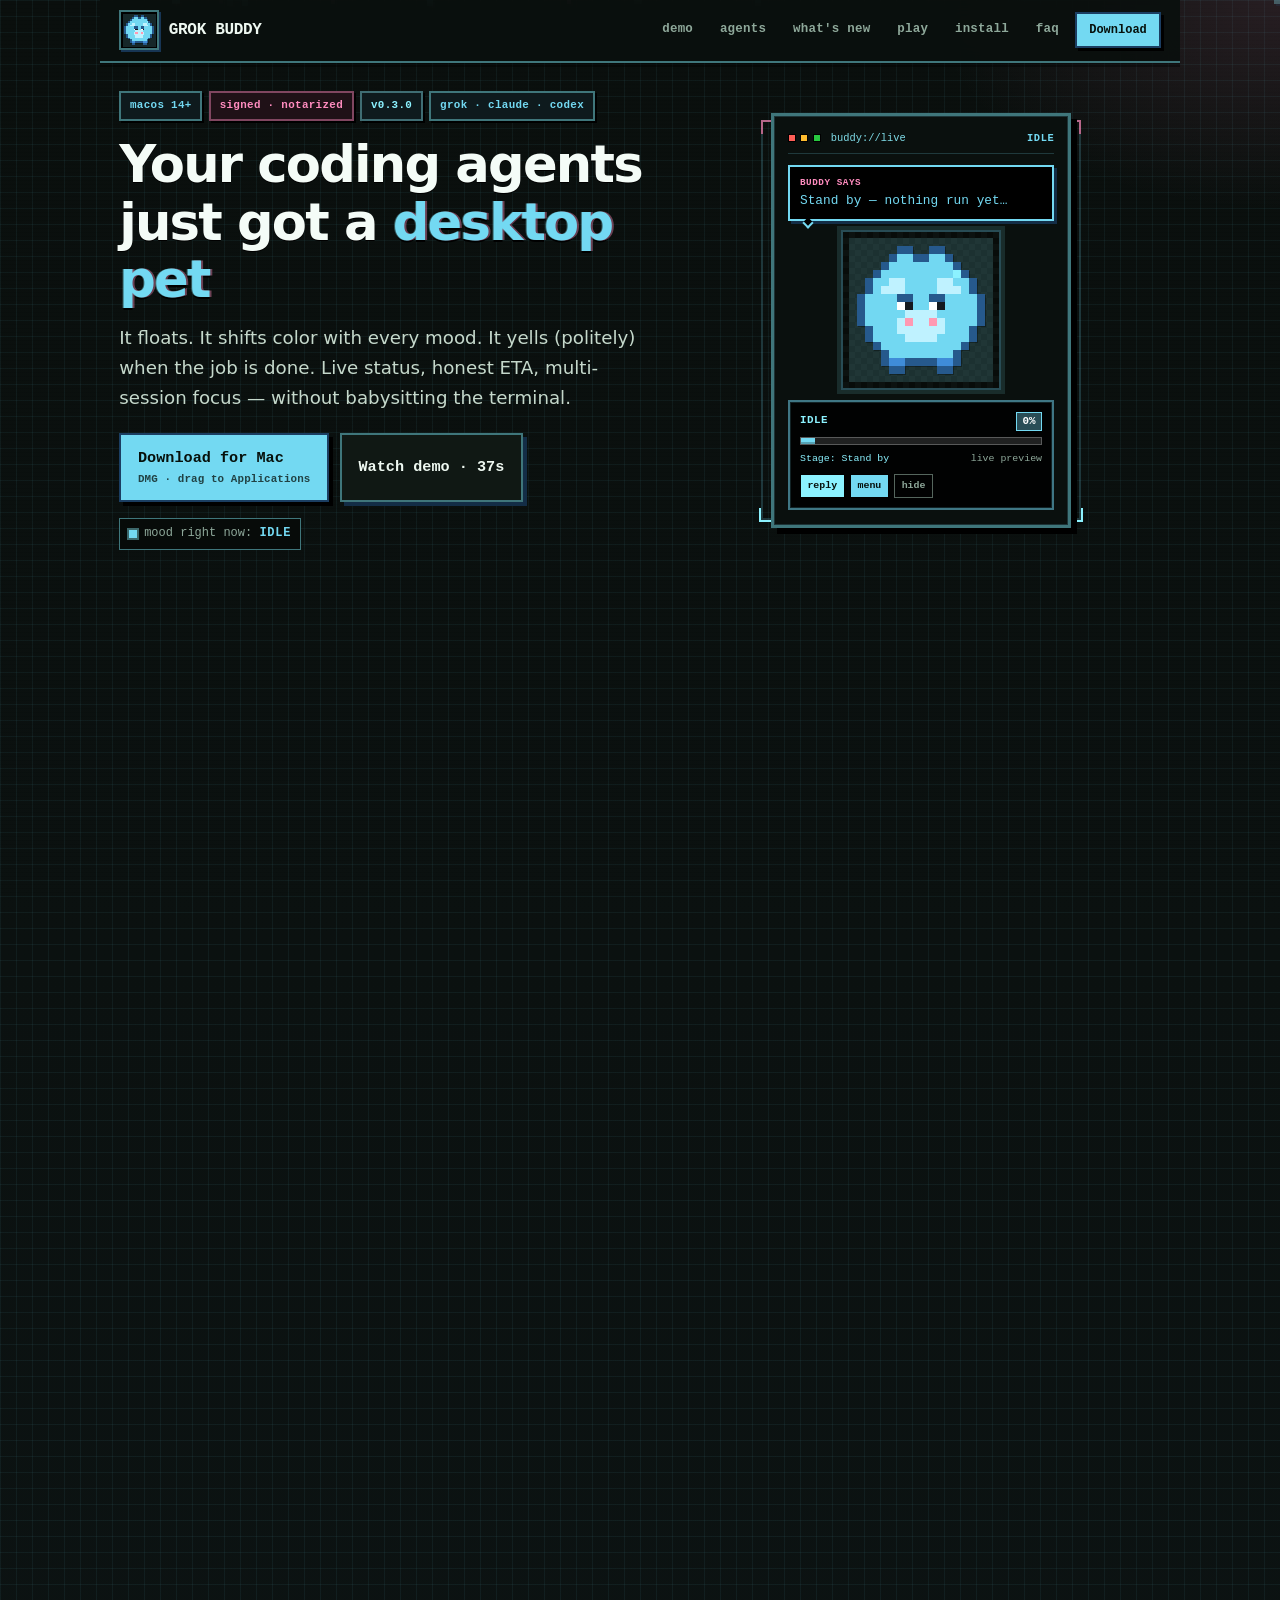
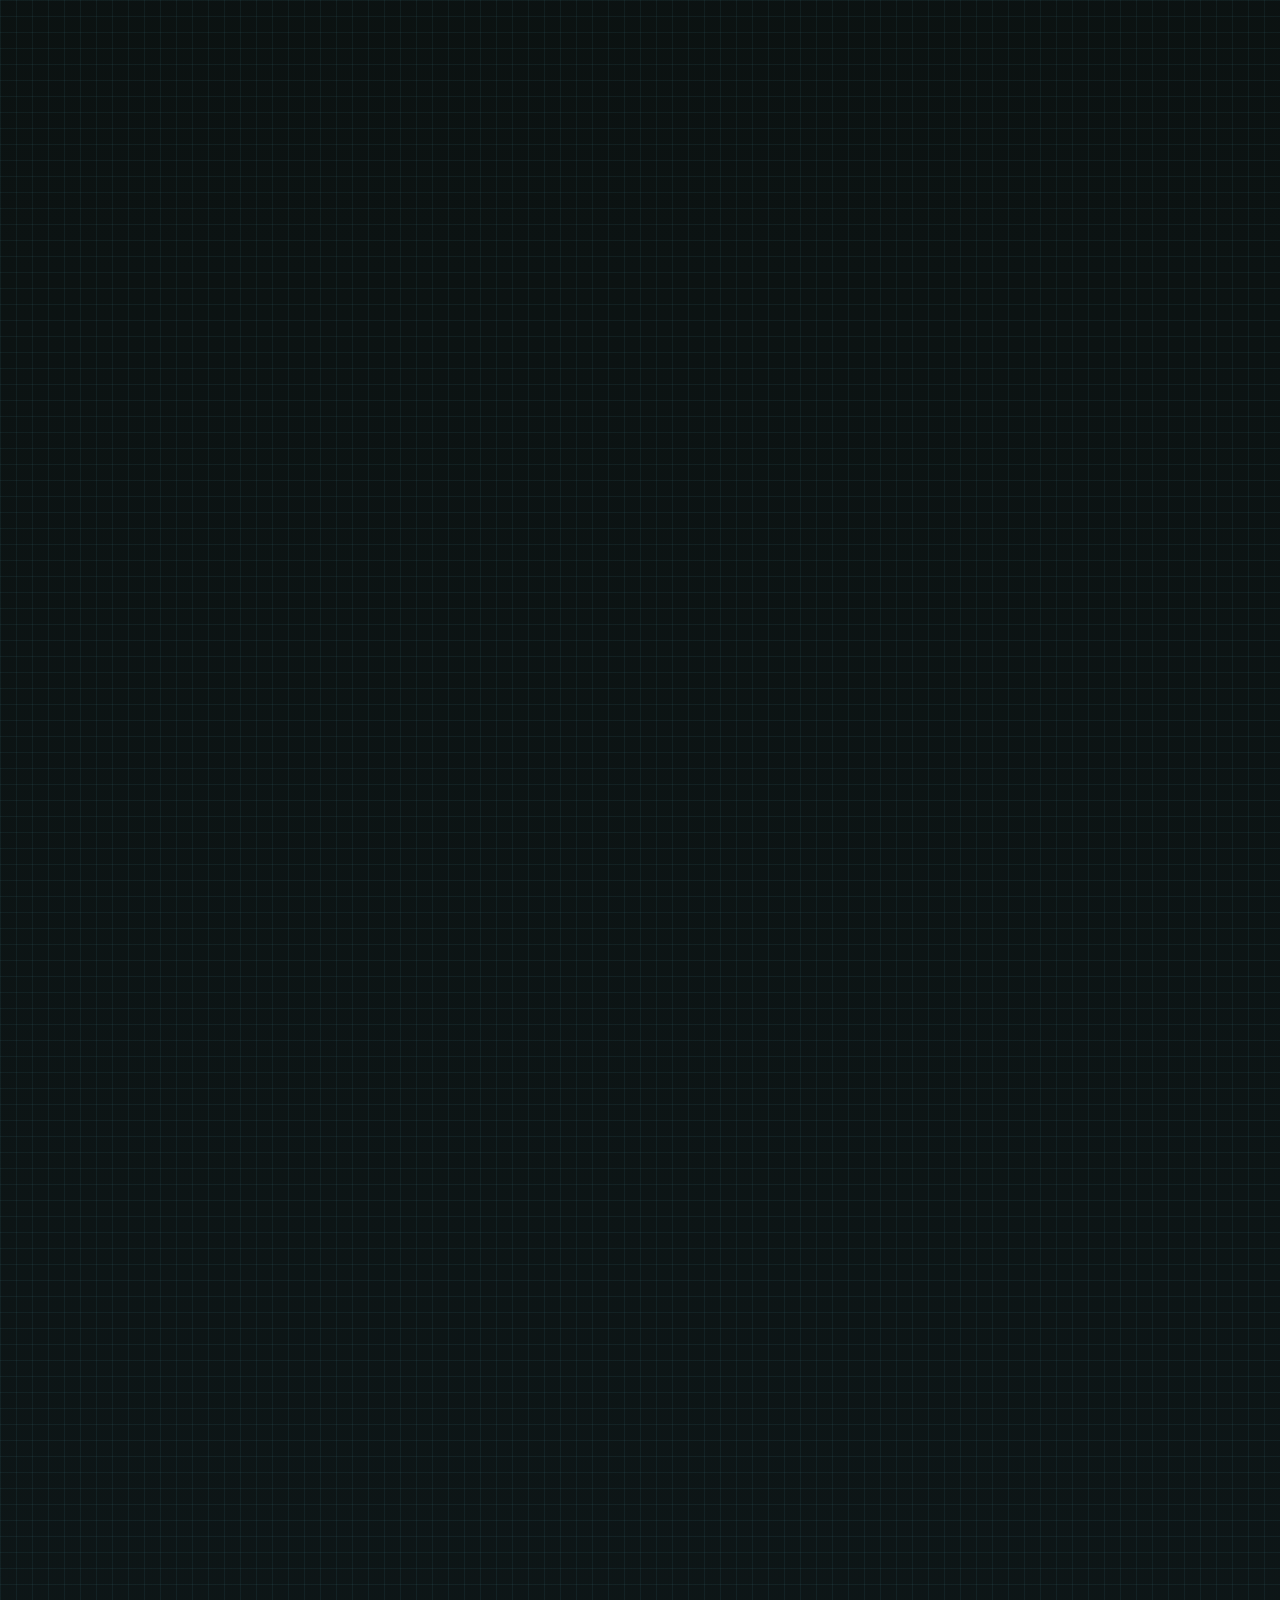
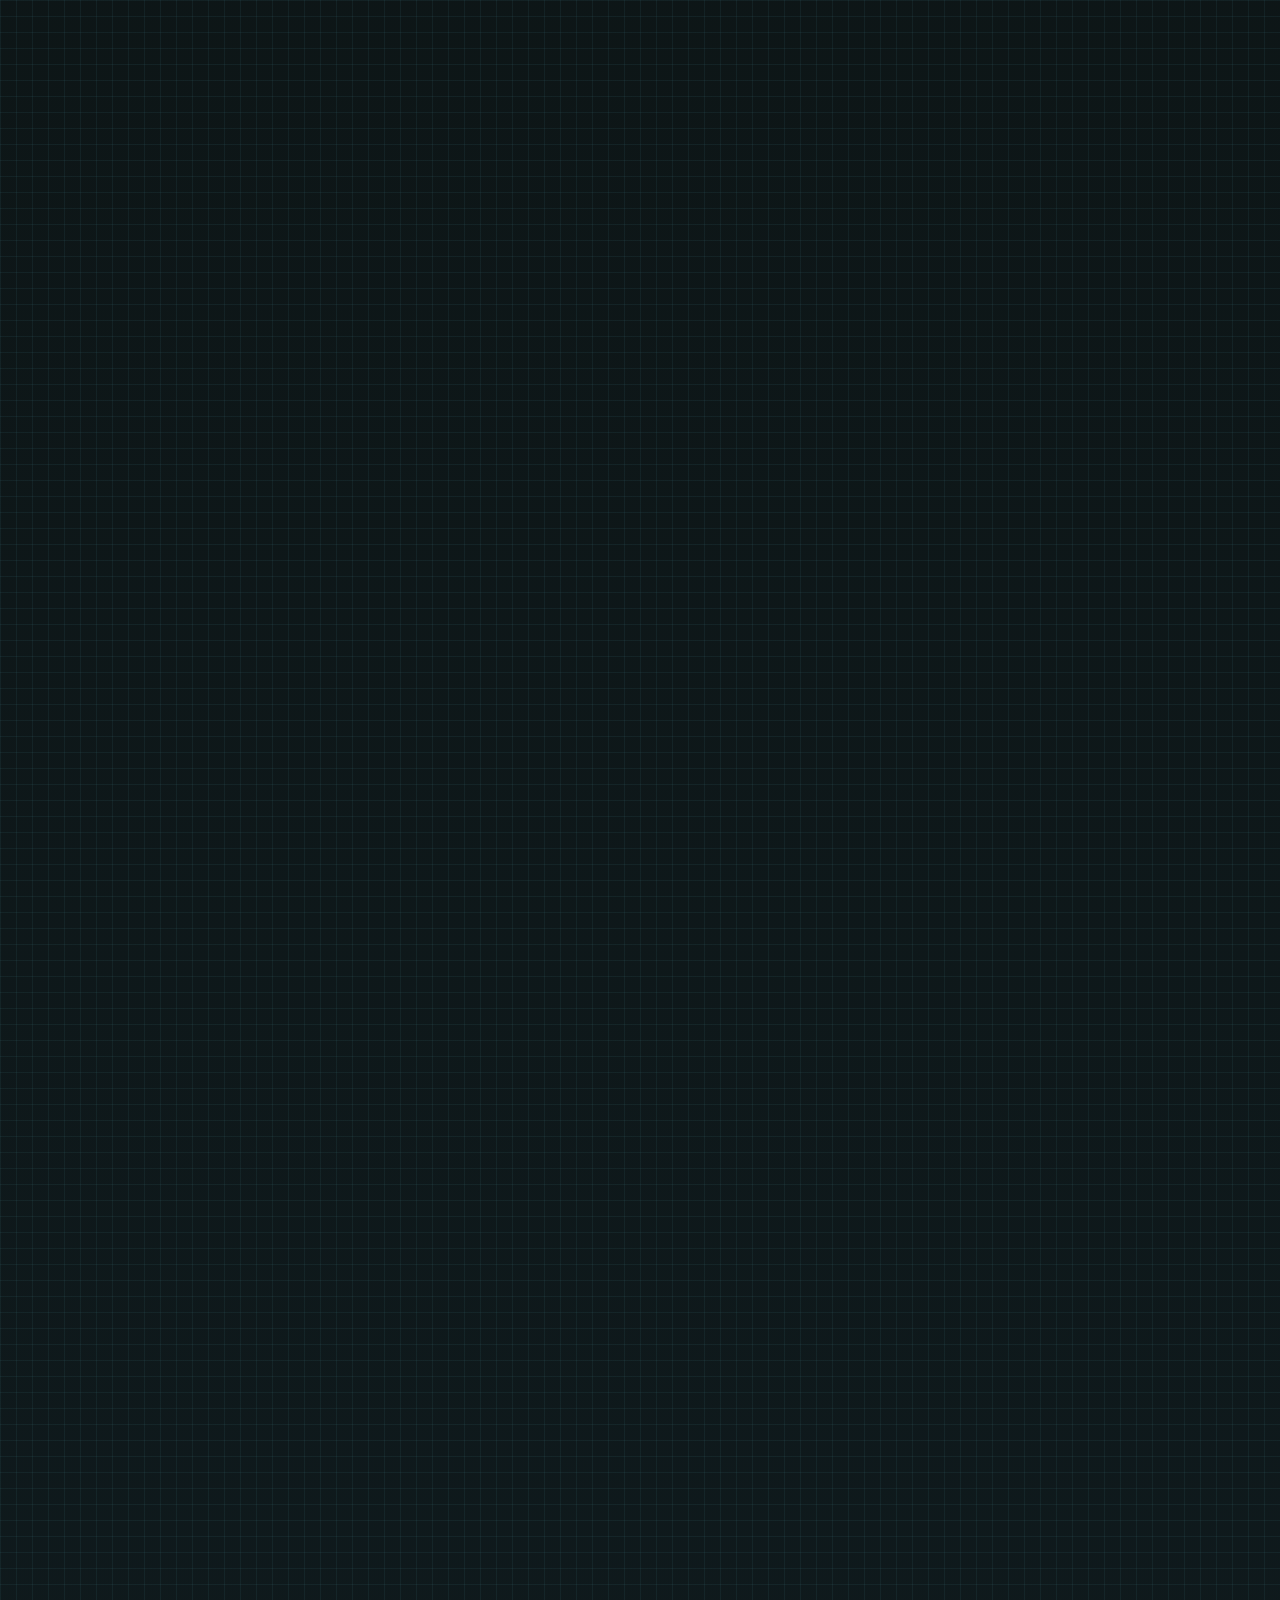
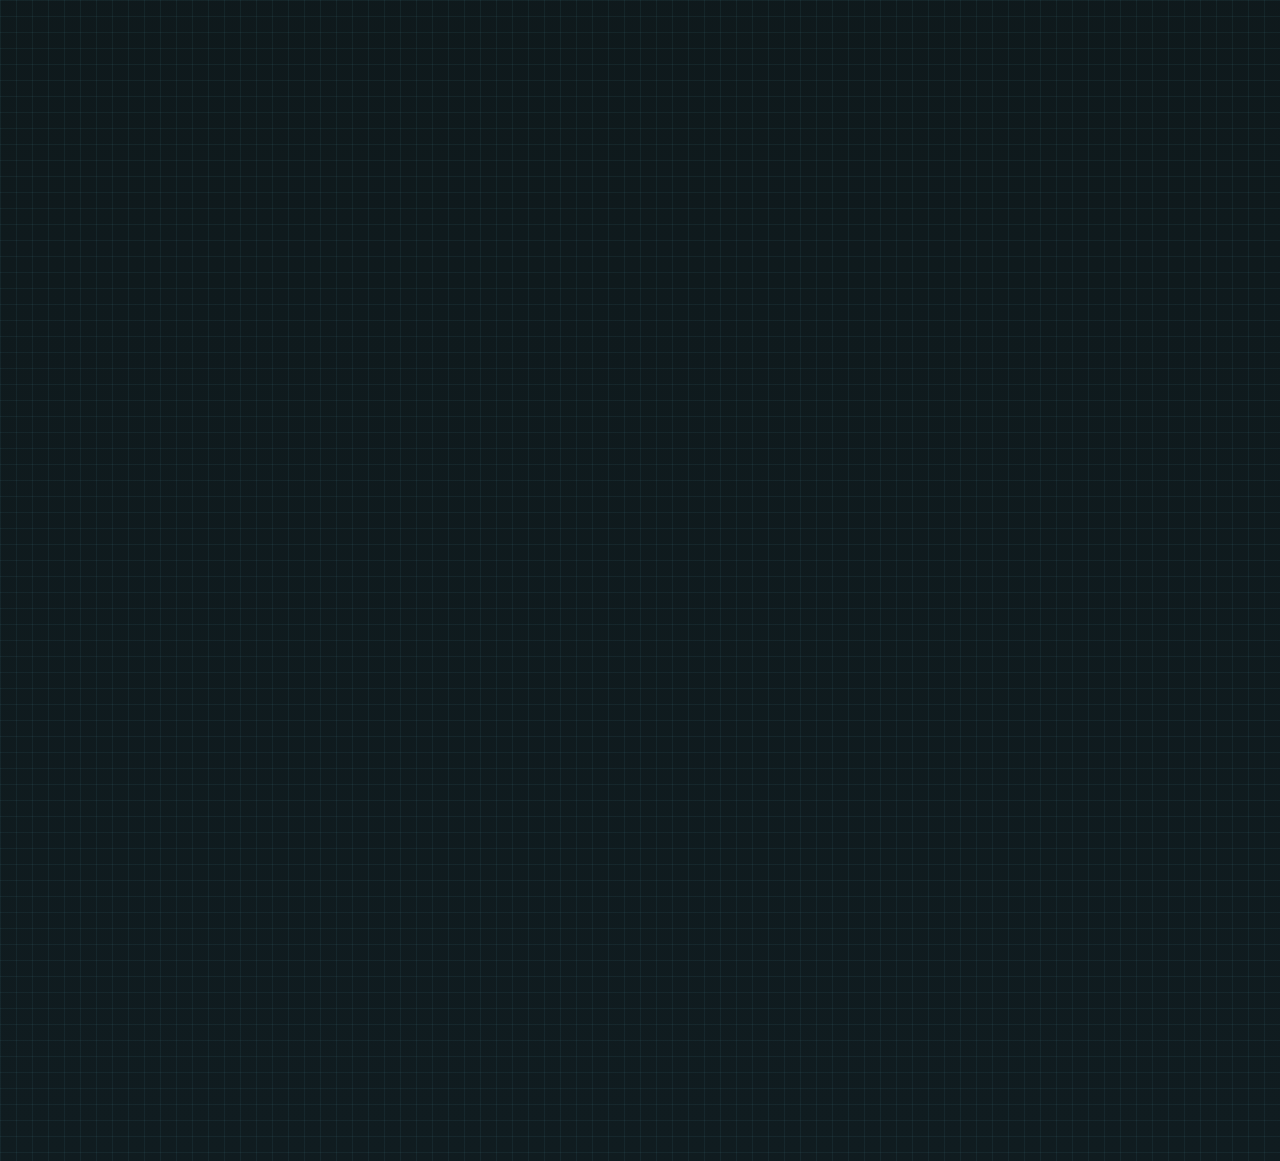
==== commit 2803d4e6: "docs: hero-twin bell demo in highlights" ====
--- a/docs/index.html
+++ b/docs/index.html
@@ -211,67 +211,72 @@
           </article>
         </div>
 
-        <div class="feature-strip" aria-label="Standout capabilities">
-          <article class="feature-card feature-digest">
-            <header class="feature-card-head">
-              <span class="feature-glyph" aria-hidden="true">◈</span>
-              <span class="feature-chip">digest</span>
-            </header>
-            <h3>Finish digests</h3>
-            <p>
-              When a turn stops, Buddy hands you <strong>outcomes</strong> — optional
-              AI-polished bullets from the real session log. Not “ran 14 tools.”
-            </p>
-          </article>
-          <article class="feature-card feature-bell">
-            <header class="feature-card-head">
-              <span class="feature-glyph feature-glyph-bell" aria-hidden="true">🔔</span>
-              <span class="feature-chip">alert</span>
-            </header>
-            <h3>A bell that means it</h3>
-            <p>
-              Reverse-video flash, then done. Accent goes amber while summarizing,
-              green on success, red on fail — no stale chip sitting there on every launch.
-            </p>
-          </article>
-          <article class="feature-card feature-wash">
-            <header class="feature-card-head">
-              <span class="feature-glyph" aria-hidden="true">≋</span>
-              <span class="feature-chip">focus</span>
-            </header>
-            <h3>Session-switch wash</h3>
-            <p>
-              Flip agents and the pet <em>and</em> status bar wash that palette, then fade.
-              Your eye lands on the new session name — not a silent list row.
-            </p>
-          </article>
-        </div>
-
-        <!-- Animated product mock: notification above chatbox, bell flash, wash -->
-        <div class="highlight-demo" id="bell-demo">
-          <div class="highlight-demo-head">
-            <p class="section-kicker">// live mock</p>
-            <p class="highlight-demo-lede">
-              Same HUD chrome as the app — notification sits <strong>above</strong> the chatbox.
-              Watch the bell flash, open outcomes, then agent wash.
-            </p>
-          </div>
-          <div class="highlight-demo-frame">
-            <div class="video-chrome">
+        <ul class="feature-pills" aria-label="Standout capabilities">
+          <li><b>finish digests</b> — outcomes, not tool counts</li>
+          <li><b>bell flash</b> — reverse-video, then open above chatbox</li>
+          <li><b>session wash</b> — pet + bar tint on switch</li>
+        </ul>
+
+        <!-- Same pet-card chrome as the hero — not an iframe in a box -->
+        <div class="hl-stage" id="bell-demo">
+          <div class="orbit" aria-hidden="true"></div>
+          <div class="orbit orbit-2" aria-hidden="true"></div>
+          <div class="pet-card hl-card" id="hl-card" role="img" aria-label="Animated Buddy HUD: finish digest above chatbox">
+            <div class="pet-chrome">
               <span class="dot r"></span><span class="dot y"></span><span class="dot g"></span>
-              <span class="chrome-title">buddy://demo · bell open</span>
-              <span class="chrome-mood">loop</span>
-            </div>
-            <iframe
-              class="highlight-demo-iframe"
-              src="demo/bell-open.html?embed=1"
-              title="Grok Buddy finish-digest bell demo — notification above chatbox"
-              loading="lazy"
-            ></iframe>
-          </div>
-          <p class="highlight-demo-more">
-            <a href="demo/bell-open.html">Open full-screen demo ↗</a>
-          </p>
+              <span class="chrome-title">buddy://live</span>
+              <span class="chrome-mood" id="hl-mood">Idle</span>
+            </div>
+
+            <!-- App order: notification ABOVE speech/chatbox -->
+            <div class="hl-digest" id="hl-digest" hidden>
+              <div class="hl-digest-head">
+                <span class="hl-digest-bell" aria-hidden="true">🔔</span>
+                <span>notification</span>
+                <span class="hl-digest-x" aria-hidden="true">×</span>
+              </div>
+              <div class="hl-digest-meta">
+                <span class="hl-source" id="hl-source">cli</span>
+                <span class="hl-time">11:38 PM</span>
+              </div>
+              <p class="hl-digest-line" id="hl-line">Summarizing turn…</p>
+              <ul class="hl-bullets" id="hl-bullets" hidden>
+                <li>Fixed the plus-sign login 500</li>
+                <li>Added regression for encoded emails</li>
+                <li>Left VERSION at 0.3.0</li>
+              </ul>
+              <p class="hl-digest-sub" id="hl-sub" hidden>Claude · 2m 14s · success</p>
+              <div class="hl-session">→ session</div>
+            </div>
+
+            <div class="speech">
+              <span class="speech-label">Buddy says</span>
+              <span id="hl-speech">Stand by — nothing run yet…</span>
+            </div>
+
+            <div class="hl-pet-row" id="hl-pet-row">
+              <div class="pet-canvas-wrap">
+                <canvas id="hl-canvas" width="320" height="320" aria-hidden="true"></canvas>
+              </div>
+              <span class="hl-bell" id="hl-bell" hidden title="Finish notification">🔔</span>
+            </div>
+
+            <div class="status-mock" id="hl-status">
+              <div class="status-top">
+                <span class="status-name" id="hl-name">Stand by</span>
+                <span class="status-pct" id="hl-pct">0%</span>
+              </div>
+              <div class="bar"><i id="hl-bar" style="width:6%"></i></div>
+              <div class="status-meta">
+                <span id="hl-stage-label">Stage: Stand by</span>
+                <span id="hl-side">live preview</span>
+              </div>
+              <div class="status-actions">
+                <span>reply</span><span>menu</span><span>hide</span>
+              </div>
+            </div>
+          </div>
+          <p class="hl-phase" id="hl-phase" aria-live="polite">// demo · stand by</p>
         </div>
       </section>
 
@@ -491,5 +496,6 @@
   </div>
 
   <script src="buddy-pet.js" defer></script>
+  <script src="bell-demo.js" defer></script>
 </body>
 </html>
--- a/docs/styles.css
+++ b/docs/styles.css
@@ -990,167 +990,261 @@
   margin: 0 0 1rem;
   max-width: 100%;
 }
-/* Standout v0.3 features under the agent trio */
-.feature-strip {
+/* Dense one-liners — not a second card grid fighting the pet demo */
+.feature-pills {
+  list-style: none;
+  margin: 0 0 1.25rem;
+  padding: 0;
+  display: flex;
+  flex-wrap: wrap;
+  gap: 0.45rem 0.55rem;
+  font-family: var(--font-ui);
+  font-size: 0.74rem;
+  letter-spacing: 0.02em;
+  color: #9bb5a8;
+}
+.feature-pills li {
+  border: 1px solid var(--border);
+  background: color-mix(in srgb, var(--panel) 92%, #000);
+  padding: 0.28rem 0.5rem;
+  box-shadow: 2px 2px 0 #000;
+}
+.feature-pills b {
+  color: var(--mood-glow);
+  font-weight: 800;
+  text-transform: lowercase;
+}
+
+/* Highlights HUD mock — twin of hero .stage / .pet-card, no iframe */
+.hl-stage {
+  position: relative;
   display: grid;
-  grid-template-columns: repeat(3, minmax(0, 1fr));
-  gap: 0.75rem;
-  margin: 0 0 0.25rem;
-  max-width: 100%;
-}
-.feature-card {
-  border: 2px solid var(--border);
-  background: var(--panel);
-  padding: 0.85rem 0.95rem 0.95rem;
-  border-radius: 0;
-  box-shadow: 3px 3px 0 #000;
-  min-width: 0;
-  position: relative;
-  overflow: hidden;
-}
-.feature-card::before {
-  content: "";
-  position: absolute;
-  inset: 0 auto 0 0;
-  width: 3px;
-  background: var(--feature-accent, var(--mood-primary));
-}
-.feature-card:hover {
-  background: color-mix(in srgb, var(--feature-accent, var(--mood-primary)) 8%, var(--panel));
+  place-items: center;
+  min-height: 460px;
+  margin: 0.25rem 0 0.5rem;
+  padding: 0.5rem 0 1.25rem;
+}
+.hl-stage .orbit,
+.hl-stage .orbit-2 {
+  max-height: 520px;
+  height: min(500px, 110vw);
+}
+.hl-card {
+  /* local accent for wash; defaults match page mood */
+  --hl-accent: var(--mood-primary);
+  --hl-glow: var(--mood-glow);
+  animation: none; /* hero float fights digest open; keep steady */
+}
+.hl-card.hl-wash {
+  box-shadow:
+    6px 6px 0 #000,
+    inset 0 0 0 1px color-mix(in srgb, var(--hl-accent) 35%, transparent),
+    inset 0 0 0 999px color-mix(in srgb, var(--hl-accent) 16%, transparent);
+}
+.hl-card .speech {
+  border-color: var(--hl-accent);
+  color: var(--hl-accent);
+  box-shadow: 3px 3px 0 color-mix(in srgb, var(--hl-accent) 35%, #000);
+}
+.hl-card .speech::after {
+  border-right-color: var(--hl-accent);
+  border-bottom-color: var(--hl-accent);
+}
+.hl-card .status-mock {
+  border-color: color-mix(in srgb, var(--hl-accent) 55%, #000);
+}
+.hl-card .status-name,
+.hl-card .status-meta #hl-stage-label {
+  color: var(--hl-glow);
+}
+.hl-card .status-pct {
+  background: color-mix(in srgb, var(--hl-accent) 35%, transparent);
+  border-color: var(--hl-accent);
+}
+.hl-card .bar i {
+  background: var(--hl-accent);
+}
+.hl-card .chrome-mood {
+  color: var(--hl-accent);
+}
+.hl-card .chrome-title {
+  color: var(--hl-glow);
+}
+
+/* FinishDigestPanel twin — sits above speech, denser than marketing cards */
+.hl-digest {
+  width: 100%;
+  margin: 0 0 0.55rem;
+  padding: 0.42rem 0.5rem 0.45rem;
+  background:
+    linear-gradient(
+      180deg,
+      color-mix(in srgb, var(--hl-digest, #59f28c) 11%, #000) 0%,
+      #050a08 50%
+    );
+  border: 2px solid color-mix(in srgb, var(--hl-digest, #59f28c) 58%, #000);
   box-shadow:
     3px 3px 0 #000,
-    inset 0 0 0 1px color-mix(in srgb, var(--feature-accent, var(--mood-primary)) 35%, transparent);
-}
-.feature-digest { --feature-accent: #59f28c; }
-.feature-bell { --feature-accent: #ffc740; }
-.feature-wash { --feature-accent: #59e6f2; }
-.feature-card-head {
+    inset 0 0 0 1px color-mix(in srgb, var(--hl-digest, #59f28c) 12%, transparent);
+  font-family: var(--font-ui);
+}
+.hl-digest[hidden] { display: none !important; }
+.hl-digest.is-amber { --hl-digest: #ffc740; }
+.hl-digest.is-green { --hl-digest: #59f28c; }
+.hl-digest.is-red { --hl-digest: #ff6b6b; }
+.hl-digest-head {
   display: flex;
   align-items: center;
-  justify-content: space-between;
-  gap: 0.5rem;
+  gap: 0.3rem;
+  margin-bottom: 0.3rem;
+  font-size: 0.62rem;
+  font-weight: 800;
+  letter-spacing: 0.06em;
+  color: var(--hl-digest, #59f28c);
+  text-transform: lowercase;
+}
+.hl-digest-bell { font-size: 0.68rem; line-height: 1; }
+.hl-digest-x {
+  margin-left: auto;
+  width: 15px;
+  height: 13px;
+  display: grid;
+  place-items: center;
+  font-size: 9px;
+  color: var(--muted);
+  border: 1px solid color-mix(in srgb, var(--muted) 40%, transparent);
+}
+.hl-digest-meta {
+  display: flex;
+  align-items: center;
+  gap: 0.3rem;
+  margin-bottom: 0.3rem;
+  font-size: 0.55rem;
+}
+.hl-source {
+  color: var(--hl-digest, #59f28c);
+  border: 1px solid color-mix(in srgb, var(--hl-digest, #59f28c) 45%, transparent);
+  background: color-mix(in srgb, var(--hl-digest, #59f28c) 10%, transparent);
+  padding: 0.04rem 0.22rem;
+  font-weight: 800;
+}
+.hl-time { margin-left: auto; color: var(--muted); }
+.hl-digest-line {
+  margin: 0;
+  font-size: 0.68rem;
+  font-weight: 800;
+  color: var(--hl-digest, #59f28c);
+  line-height: 1.35;
+}
+.hl-digest-line[hidden],
+.hl-bullets[hidden],
+.hl-digest-sub[hidden] { display: none !important; }
+.hl-bullets {
+  margin: 0;
+  padding: 0;
+  list-style: none;
+  display: grid;
+  gap: 0.18rem;
+}
+.hl-bullets li {
+  display: grid;
+  grid-template-columns: auto 1fr;
+  gap: 0.28rem;
+  font-size: 0.68rem;
+  font-weight: 700;
+  line-height: 1.35;
+  color: var(--hl-digest, #59f28c);
+}
+.hl-bullets li::before {
+  content: "▪";
+  color: var(--hl-digest, #59f28c);
+}
+.hl-digest-sub {
+  margin: 0.28rem 0 0.18rem;
+  font-size: 0.55rem;
+  color: var(--muted);
+  white-space: nowrap;
+  overflow: hidden;
+  text-overflow: ellipsis;
+}
+.hl-session {
+  font-size: 0.55rem;
+  font-weight: 800;
+  color: var(--muted);
+}
+
+.hl-pet-row {
+  display: flex;
+  align-items: flex-end;
+  justify-content: center;
+  gap: 0.28rem;
+  margin: 0.15rem 0 0.55rem;
+}
+.hl-card #hl-canvas {
+  width: 148px;
+  height: 148px;
+  image-rendering: pixelated;
+  image-rendering: crisp-edges;
+  background:
+    linear-gradient(45deg, #0c1210 25%, transparent 25%),
+    linear-gradient(-45deg, #0c1210 25%, transparent 25%),
+    linear-gradient(45deg, transparent 75%, #0c1210 75%),
+    linear-gradient(-45deg, transparent 75%, #0c1210 75%);
+  background-size: 12px 12px;
+  background-position: 0 0, 0 6px, 6px -6px, -6px 0;
+  background-color: #080c0a;
+  border: 2px solid color-mix(in srgb, var(--hl-accent) 35%, #000);
+  box-shadow: 0 0 0 4px color-mix(in srgb, var(--hl-glow) 12%, transparent);
+  display: block;
+  transition: transform 0.12s steps(3);
+}
+.hl-pet-row.is-hop #hl-canvas {
+  transform: translateY(-9px);
+}
+
+/* App: 7pt chip beside pet — open = × */
+.hl-bell {
+  display: inline-flex;
+  align-items: center;
+  justify-content: center;
+  width: 18px;
+  height: 16px;
   margin-bottom: 0.45rem;
-}
-.feature-glyph {
-  font-family: var(--font-ui);
-  font-size: 0.95rem;
+  font-size: 10px;
+  font-weight: 800;
   line-height: 1;
-  color: var(--feature-accent, var(--mood-primary));
-  text-shadow: 1px 1px 0 #000;
-}
-.feature-glyph-bell {
-  font-size: 0.85rem;
-  filter: grayscale(0.2);
-}
-.feature-chip {
-  font-family: var(--font-ui);
-  font-size: 0.66rem;
-  font-weight: 800;
-  letter-spacing: 0.1em;
-  text-transform: lowercase;
-  color: var(--feature-accent, var(--mood-primary));
-  border: 1px solid color-mix(in srgb, var(--feature-accent, var(--mood-primary)) 55%, #000);
-  background: color-mix(in srgb, var(--feature-accent, var(--mood-primary)) 12%, #000);
-  padding: 0.1rem 0.38rem;
+  color: var(--hl-bell, #59f28c);
+  background: color-mix(in srgb, var(--hl-bell, #59f28c) 12%, transparent);
+  border: 1px solid color-mix(in srgb, var(--hl-bell, #59f28c) 76%, transparent);
   box-shadow: 1px 1px 0 #000;
-}
-.feature-card h3 {
-  margin: 0 0 0.35rem;
-  font-family: var(--font-ui);
-  font-size: 0.95rem;
-  letter-spacing: 0.03em;
-  color: #f2faf5;
-}
-.feature-card p {
-  margin: 0;
-  font-family: var(--font-body);
-  font-size: 0.88rem;
-  line-height: 1.5;
-  color: #c5d6cb;
-}
-.feature-card p strong {
-  color: color-mix(in srgb, var(--feature-accent, var(--mood-belly)) 70%, #fff);
-  font-weight: 700;
-}
-.feature-card p em {
-  font-style: italic;
-  color: color-mix(in srgb, var(--feature-accent, var(--mood-belly)) 75%, #fff);
-}
-
-/* Animated bell / digest demo embedded in highlights */
-.highlight-demo {
-  margin: 1.35rem 0 0.25rem;
-  max-width: 420px;
-}
-.highlight-demo-head {
-  margin-bottom: 0.65rem;
-}
-.highlight-demo-lede {
-  margin: 0.35rem 0 0;
-  color: #b8cbbf;
-  font-size: 0.95rem;
-  line-height: 1.55;
-  max-width: 36rem;
-}
-.highlight-demo-lede strong {
-  color: #f2faf5;
-}
-.highlight-demo-frame {
-  border: 2px solid var(--border);
-  box-shadow: 4px 4px 0 #000;
-  background: #050a08;
-  overflow: hidden;
-}
-.highlight-demo-frame .video-chrome {
-  display: flex;
-  align-items: center;
-  gap: 0.35rem;
-  padding: 0.42rem 0.6rem;
-  background: color-mix(in srgb, var(--mood-primary) 10%, #0a100e);
-  border-bottom: 2px solid var(--border);
-  font-family: var(--font-ui);
-  font-size: 0.72rem;
-  font-weight: 700;
-}
-.highlight-demo-frame .chrome-title {
-  margin-left: 0.25rem;
-  color: var(--mood-glow);
-  opacity: 0.95;
-}
-.highlight-demo-frame .chrome-mood {
-  margin-left: auto;
-  color: var(--mood-primary);
-  text-transform: uppercase;
+  flex-shrink: 0;
+}
+.hl-bell[hidden] { display: none !important; }
+.hl-bell.is-amber { --hl-bell: #ffc740; }
+.hl-bell.is-green { --hl-bell: #59f28c; }
+.hl-bell.is-invert {
+  color: #0a100e;
+  background: var(--hl-bell, #59f28c);
+  border-color: var(--hl-bell, #59f28c);
+}
+
+.hl-phase {
+  position: relative;
+  z-index: 2;
+  margin: 0.85rem 0 0;
+  font-family: var(--font-ui);
+  font-size: 0.7rem;
   letter-spacing: 0.06em;
-  font-size: 0.65rem;
-}
-.highlight-demo-iframe {
-  display: block;
-  width: 100%;
-  height: 620px;
-  border: 0;
-  background: #0a0f0d;
-}
-.highlight-demo-more {
-  margin: 0.55rem 0 0;
-  font-family: var(--font-ui);
-  font-size: 0.74rem;
-  letter-spacing: 0.03em;
-}
-.highlight-demo-more a {
-  color: var(--mood-primary);
-  text-decoration: underline;
-  text-underline-offset: 2px;
-}
-.highlight-demo-more a:hover {
-  color: var(--mood-belly);
-}
+  color: var(--muted);
+  text-align: center;
+}
+
 @media (max-width: 560px) {
-  .highlight-demo {
-    max-width: 100%;
+  .hl-stage {
+    min-height: 420px;
   }
-  .highlight-demo-iframe {
-    height: 680px;
+  .feature-pills {
+    flex-direction: column;
   }
 }
 .agent-card {
@@ -1468,8 +1562,7 @@
   .card.span2, .card.span3, .card.span4, .card.span6 {
     grid-column: span 2;
   }
-  .agent-trio,
-  .feature-strip {
+  .agent-trio {
     grid-template-columns: 1fr;
   }
   .step:nth-child(even), .step:nth-child(odd) {
@@ -1497,7 +1590,7 @@
   .pet-card, .mood-dot, .fun-bits span {
     animation: none !important;
   }
-  .card:hover, .btn:hover, .step:hover, .agent-card:hover, .feature-card:hover {
+  .card:hover, .btn:hover, .step:hover, .agent-card:hover {
     transform: none;
   }
 }
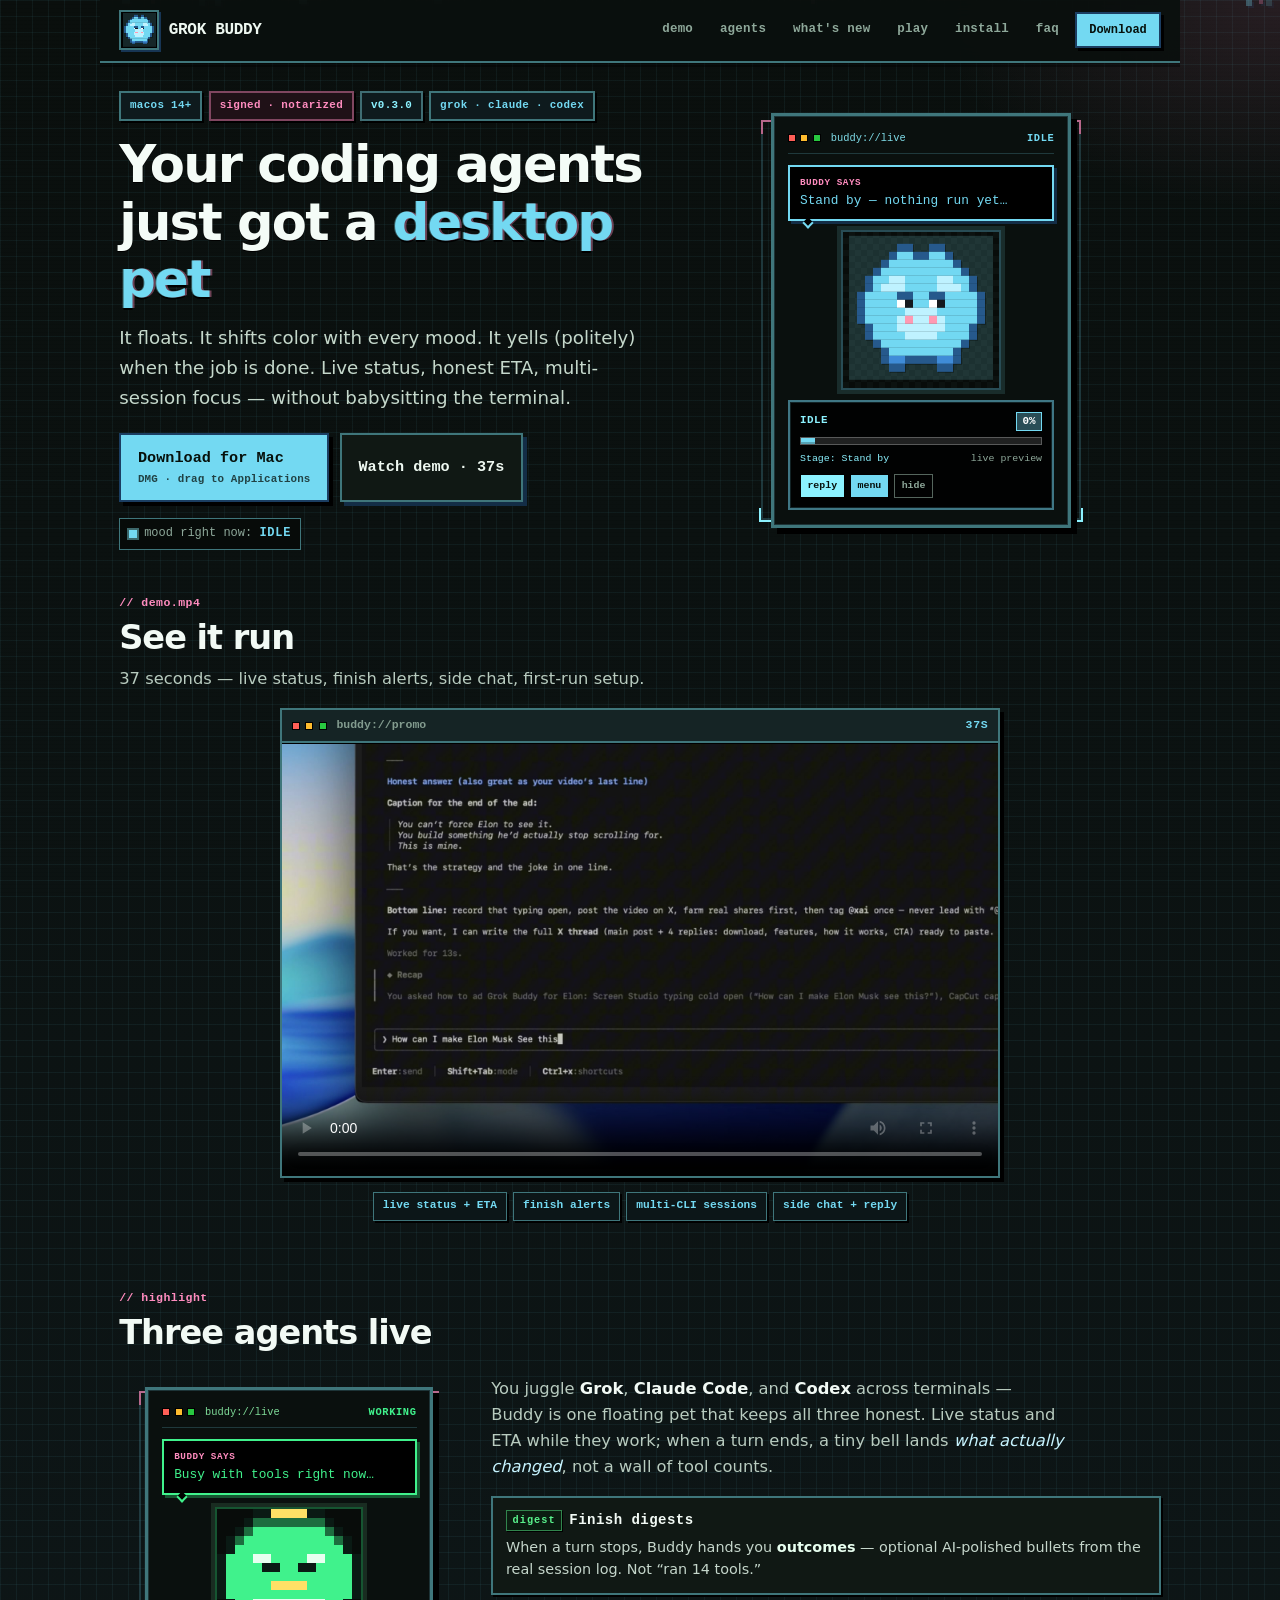
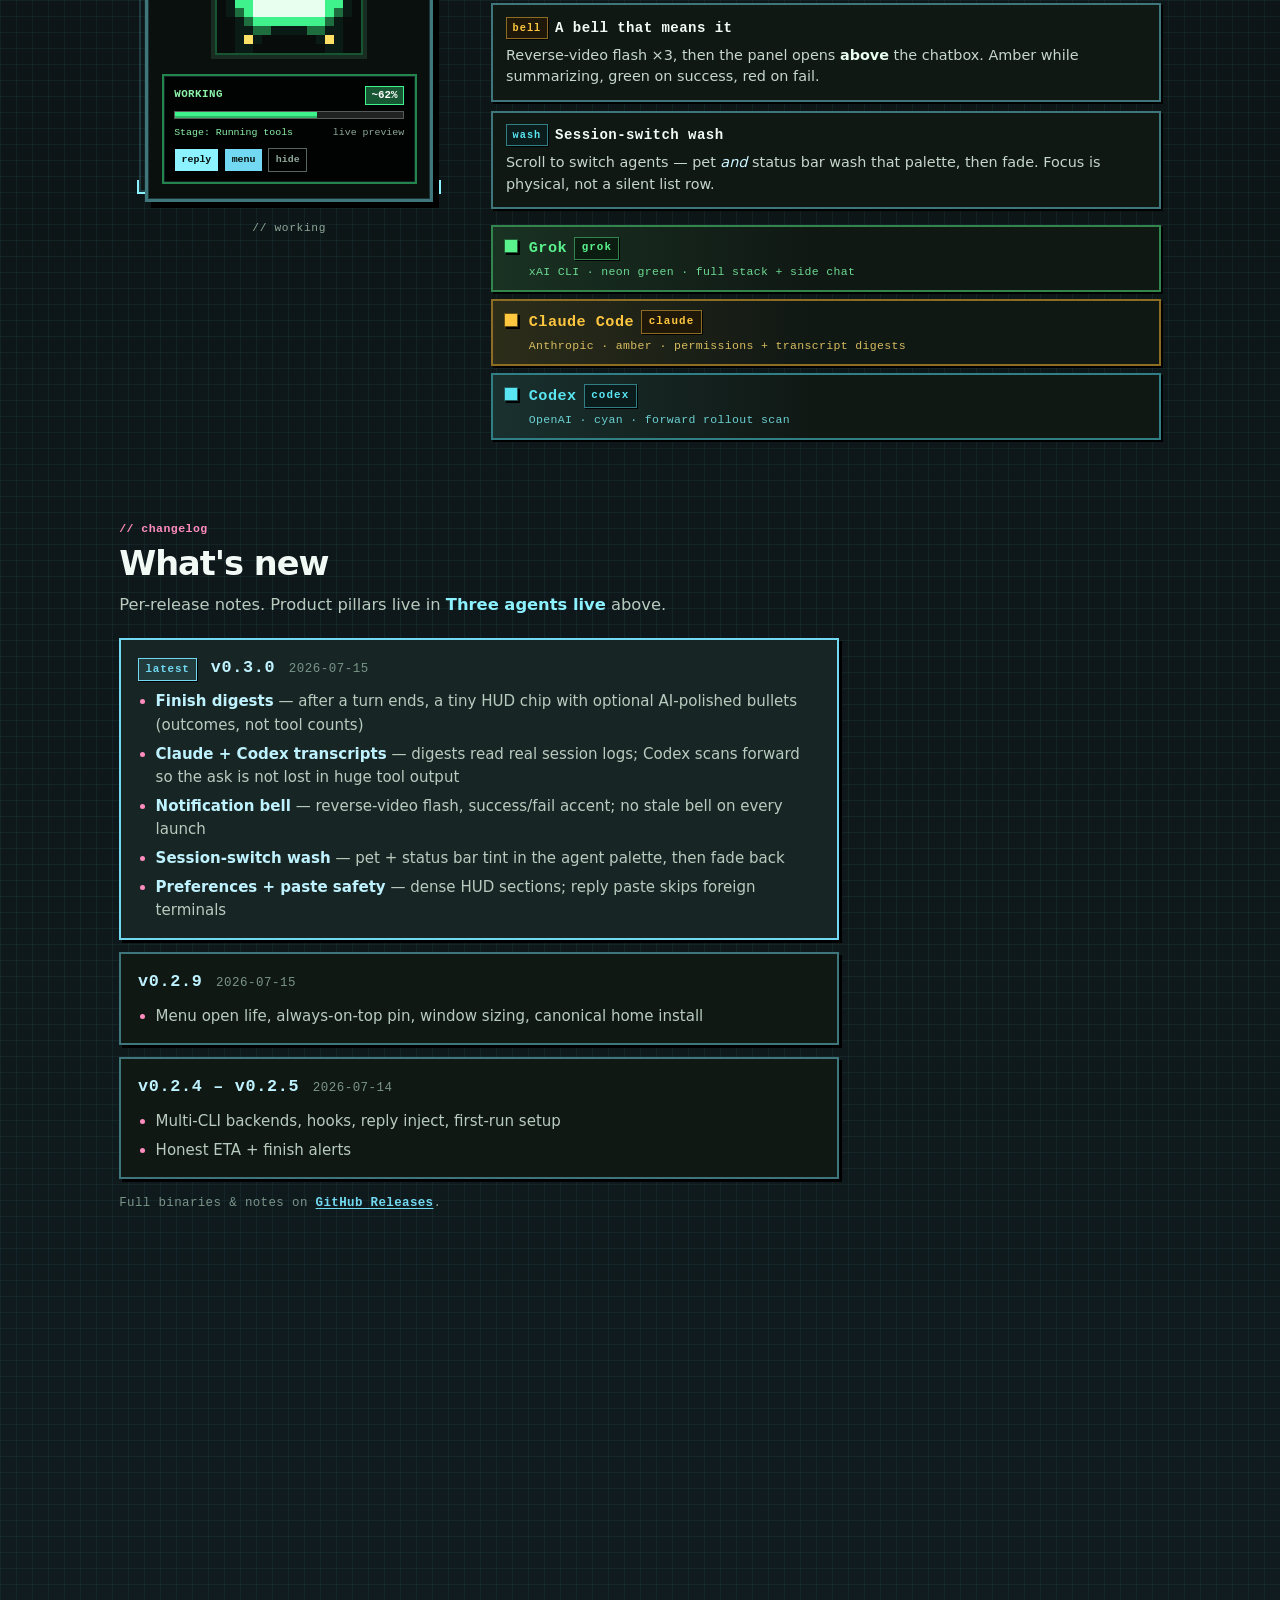
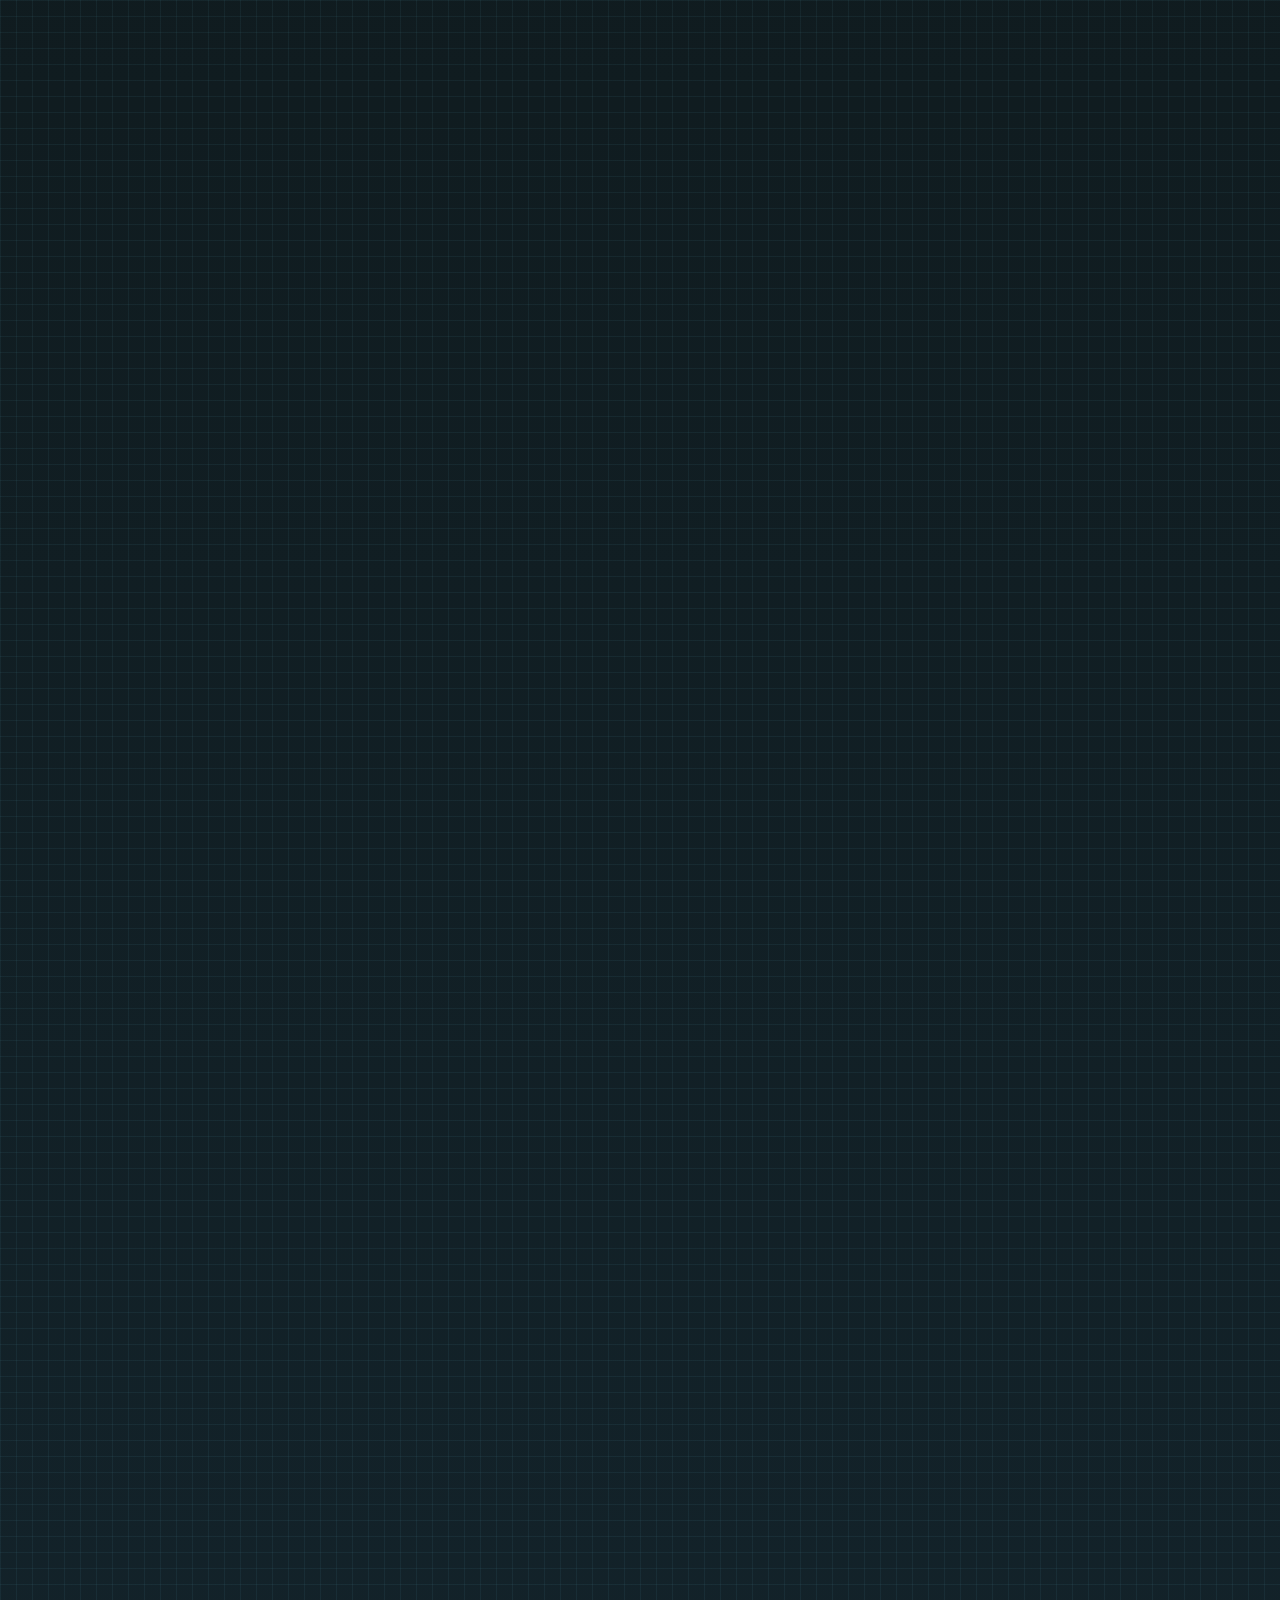
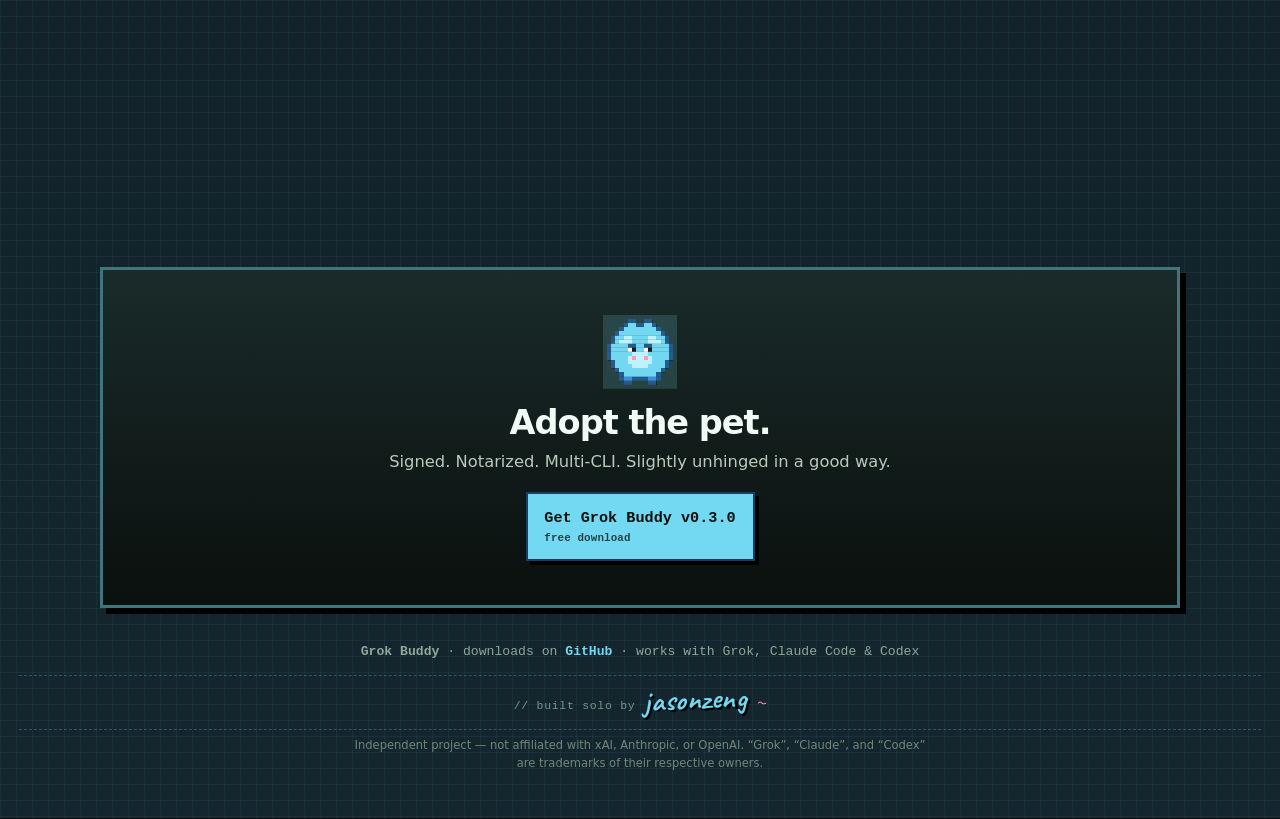
==== commit b3cfc167: "docs: highlights left/right split" ====
--- a/docs/index.html
+++ b/docs/index.html
@@ -145,138 +145,140 @@
           <div>
             <p class="section-kicker">// highlight</p>
             <h2>Three agents live</h2>
-            <p class="section-lede highlight-intro">
+          </div>
+        </div>
+
+        <div class="hl-split">
+          <!-- Left: buddy://live demo -->
+          <div class="hl-split-live" id="bell-demo">
+            <div class="hl-stage">
+              <div class="orbit" aria-hidden="true"></div>
+              <div class="orbit orbit-2" aria-hidden="true"></div>
+              <div class="pet-card hl-card" id="hl-card" role="img" aria-label="Animated Buddy HUD: finish digest above chatbox">
+                <div class="pet-chrome">
+                  <span class="dot r"></span><span class="dot y"></span><span class="dot g"></span>
+                  <span class="chrome-title">buddy://live</span>
+                  <span class="chrome-mood" id="hl-mood">Idle</span>
+                </div>
+
+                <!-- App order: notification ABOVE speech/chatbox -->
+                <div class="hl-digest" id="hl-digest" hidden>
+                  <div class="hl-digest-head">
+                    <span class="hl-digest-bell" aria-hidden="true">🔔</span>
+                    <span>notification</span>
+                    <span class="hl-digest-x" aria-hidden="true">×</span>
+                  </div>
+                  <div class="hl-digest-meta">
+                    <span class="hl-source" id="hl-source">cli</span>
+                    <span class="hl-time">11:38 PM</span>
+                  </div>
+                  <p class="hl-digest-line" id="hl-line">Summarizing turn…</p>
+                  <ul class="hl-bullets" id="hl-bullets" hidden>
+                    <li>Fixed the plus-sign login 500</li>
+                    <li>Added regression for encoded emails</li>
+                    <li>Left VERSION at 0.3.0</li>
+                  </ul>
+                  <p class="hl-digest-sub" id="hl-sub" hidden>Claude · 2m 14s · success</p>
+                  <div class="hl-session">→ session</div>
+                </div>
+
+                <div class="speech">
+                  <span class="speech-label">Buddy says</span>
+                  <span id="hl-speech">Stand by — nothing run yet…</span>
+                </div>
+
+                <div class="hl-pet-row" id="hl-pet-row">
+                  <div class="pet-canvas-wrap">
+                    <canvas id="hl-canvas" width="320" height="320" aria-hidden="true"></canvas>
+                  </div>
+                  <span class="hl-bell" id="hl-bell" hidden title="Finish notification">🔔</span>
+                </div>
+
+                <div class="status-mock" id="hl-status">
+                  <div class="status-top">
+                    <span class="status-name" id="hl-name">Stand by</span>
+                    <span class="status-pct" id="hl-pct">0%</span>
+                  </div>
+                  <div class="bar"><i id="hl-bar" style="width:6%"></i></div>
+                  <div class="status-meta">
+                    <span id="hl-stage-label">Stage: Stand by</span>
+                    <span id="hl-side">live preview</span>
+                  </div>
+                  <div class="status-actions">
+                    <span>reply</span><span>menu</span><span>hide</span>
+                  </div>
+                </div>
+              </div>
+            </div>
+            <p class="hl-phase" id="hl-phase" aria-live="polite">// demo · stand by</p>
+          </div>
+
+          <!-- Right: demo copy + agents -->
+          <div class="hl-split-copy">
+            <p class="highlight-intro">
               You juggle <strong>Grok</strong>, <strong>Claude Code</strong>, and <strong>Codex</strong>
               across terminals — Buddy is one floating pet that keeps all three honest.
               Live status and ETA while they work; when a turn ends, a tiny bell lands
-              <em>what actually changed</em>, not a wall of tool counts. Scroll to switch
-              sessions and the HUD washes that agent’s color so focus is physical, not a list.
+              <em>what actually changed</em>, not a wall of tool counts.
             </p>
-          </div>
-        </div>
-
-        <div class="agent-trio" aria-label="Supported coding agents">
-          <article class="agent-card agent-grok">
-            <header class="agent-card-head">
-              <span class="agent-swatch" aria-hidden="true"></span>
-              <span class="agent-chip">grok</span>
-            </header>
-            <h3>Grok</h3>
-            <p class="agent-tagline">xAI CLI · neon green</p>
-            <p>
-              Full Buddy stack: live turn status, honest ETA, finish digests, side chat,
-              and reply paste into the terminal. The original companion path.
-            </p>
-            <ul class="agent-points">
-              <li>hooks + file bridge</li>
-              <li>double-click side chat</li>
-              <li>SessionStart auto-open</li>
-            </ul>
-          </article>
-
-          <article class="agent-card agent-claude">
-            <header class="agent-card-head">
-              <span class="agent-swatch" aria-hidden="true"></span>
-              <span class="agent-chip">claude</span>
-            </header>
-            <h3>Claude Code</h3>
-            <p class="agent-tagline">Anthropic · amber</p>
-            <p>
-              First-class backend. Same pet, badge, permission “needs you,” multi-session
-              switch — plus digests that read the real Claude transcript.
-            </p>
-            <ul class="agent-points">
-              <li>settings.json hooks</li>
-              <li>permission “needs you”</li>
-              <li>transcript-aware digests</li>
-            </ul>
-          </article>
-
-          <article class="agent-card agent-codex">
-            <header class="agent-card-head">
-              <span class="agent-swatch" aria-hidden="true"></span>
-              <span class="agent-chip">codex</span>
-            </header>
-            <h3>Codex</h3>
-            <p class="agent-tagline">OpenAI · cyan</p>
-            <p>
-              Wired for juggling. Scroll the pet to flip sessions; digests scan rollouts
-              <em>forward</em> so the user ask isn’t lost in megabyte tool dumps.
-            </p>
-            <ul class="agent-points">
-              <li>hooks.json install</li>
-              <li>forward rollout scan</li>
-              <li>session focus lock</li>
-            </ul>
-          </article>
-        </div>
-
-        <ul class="feature-pills" aria-label="Standout capabilities">
-          <li><b>finish digests</b> — outcomes, not tool counts</li>
-          <li><b>bell flash</b> — reverse-video, then open above chatbox</li>
-          <li><b>session wash</b> — pet + bar tint on switch</li>
-        </ul>
-
-        <!-- Same pet-card chrome as the hero — not an iframe in a box -->
-        <div class="hl-stage" id="bell-demo">
-          <div class="orbit" aria-hidden="true"></div>
-          <div class="orbit orbit-2" aria-hidden="true"></div>
-          <div class="pet-card hl-card" id="hl-card" role="img" aria-label="Animated Buddy HUD: finish digest above chatbox">
-            <div class="pet-chrome">
-              <span class="dot r"></span><span class="dot y"></span><span class="dot g"></span>
-              <span class="chrome-title">buddy://live</span>
-              <span class="chrome-mood" id="hl-mood">Idle</span>
-            </div>
-
-            <!-- App order: notification ABOVE speech/chatbox -->
-            <div class="hl-digest" id="hl-digest" hidden>
-              <div class="hl-digest-head">
-                <span class="hl-digest-bell" aria-hidden="true">🔔</span>
-                <span>notification</span>
-                <span class="hl-digest-x" aria-hidden="true">×</span>
-              </div>
-              <div class="hl-digest-meta">
-                <span class="hl-source" id="hl-source">cli</span>
-                <span class="hl-time">11:38 PM</span>
-              </div>
-              <p class="hl-digest-line" id="hl-line">Summarizing turn…</p>
-              <ul class="hl-bullets" id="hl-bullets" hidden>
-                <li>Fixed the plus-sign login 500</li>
-                <li>Added regression for encoded emails</li>
-                <li>Left VERSION at 0.3.0</li>
-              </ul>
-              <p class="hl-digest-sub" id="hl-sub" hidden>Claude · 2m 14s · success</p>
-              <div class="hl-session">→ session</div>
-            </div>
-
-            <div class="speech">
-              <span class="speech-label">Buddy says</span>
-              <span id="hl-speech">Stand by — nothing run yet…</span>
-            </div>
-
-            <div class="hl-pet-row" id="hl-pet-row">
-              <div class="pet-canvas-wrap">
-                <canvas id="hl-canvas" width="320" height="320" aria-hidden="true"></canvas>
-              </div>
-              <span class="hl-bell" id="hl-bell" hidden title="Finish notification">🔔</span>
-            </div>
-
-            <div class="status-mock" id="hl-status">
-              <div class="status-top">
-                <span class="status-name" id="hl-name">Stand by</span>
-                <span class="status-pct" id="hl-pct">0%</span>
-              </div>
-              <div class="bar"><i id="hl-bar" style="width:6%"></i></div>
-              <div class="status-meta">
-                <span id="hl-stage-label">Stage: Stand by</span>
-                <span id="hl-side">live preview</span>
-              </div>
-              <div class="status-actions">
-                <span>reply</span><span>menu</span><span>hide</span>
-              </div>
-            </div>
-          </div>
-          <p class="hl-phase" id="hl-phase" aria-live="polite">// demo · stand by</p>
+
+            <div class="hl-demos" aria-label="What the loop demos">
+              <article class="hl-demo-item">
+                <header>
+                  <span class="hl-demo-chip hl-demo-chip-digest">digest</span>
+                  <h3>Finish digests</h3>
+                </header>
+                <p>When a turn stops, Buddy hands you <strong>outcomes</strong> — optional AI-polished bullets from the real session log. Not “ran 14 tools.”</p>
+              </article>
+              <article class="hl-demo-item">
+                <header>
+                  <span class="hl-demo-chip hl-demo-chip-bell">bell</span>
+                  <h3>A bell that means it</h3>
+                </header>
+                <p>Reverse-video flash ×3, then the panel opens <strong>above</strong> the chatbox. Amber while summarizing, green on success, red on fail.</p>
+              </article>
+              <article class="hl-demo-item">
+                <header>
+                  <span class="hl-demo-chip hl-demo-chip-wash">wash</span>
+                  <h3>Session-switch wash</h3>
+                </header>
+                <p>Scroll to switch agents — pet <em>and</em> status bar wash that palette, then fade. Focus is physical, not a silent list row.</p>
+              </article>
+            </div>
+
+            <div class="agent-stack" aria-label="Supported coding agents">
+              <article class="agent-row agent-grok">
+                <span class="agent-swatch" aria-hidden="true"></span>
+                <div>
+                  <header class="agent-row-head">
+                    <h3>Grok</h3>
+                    <span class="agent-chip">grok</span>
+                  </header>
+                  <p class="agent-tagline">xAI CLI · neon green · full stack + side chat</p>
+                </div>
+              </article>
+              <article class="agent-row agent-claude">
+                <span class="agent-swatch" aria-hidden="true"></span>
+                <div>
+                  <header class="agent-row-head">
+                    <h3>Claude Code</h3>
+                    <span class="agent-chip">claude</span>
+                  </header>
+                  <p class="agent-tagline">Anthropic · amber · permissions + transcript digests</p>
+                </div>
+              </article>
+              <article class="agent-row agent-codex">
+                <span class="agent-swatch" aria-hidden="true"></span>
+                <div>
+                  <header class="agent-row-head">
+                    <h3>Codex</h3>
+                    <span class="agent-chip">codex</span>
+                  </header>
+                  <p class="agent-tagline">OpenAI · cyan · forward rollout scan</p>
+                </div>
+              </article>
+            </div>
+          </div>
         </div>
       </section>
 
--- a/docs/styles.css
+++ b/docs/styles.css
@@ -972,62 +972,167 @@
   word-break: break-all;
 }
 
-/* Highlights — three agent colors (match app TerminalTheme). Lives above What's new. */
-.highlight-intro {
-  max-width: 42rem;
-}
-.highlight-intro em {
-  font-style: italic;
-  color: color-mix(in srgb, var(--mood-belly) 88%, #fff);
-}
-.agent-trio {
+/* Highlights — left buddy://live, right demo copy. Lives above What's new. */
+.hl-split {
   --agent-grok: #59f28c;
   --agent-claude: #ffc740;
   --agent-codex: #59e6f2;
   display: grid;
-  grid-template-columns: repeat(3, minmax(0, 1fr));
-  gap: 0.75rem;
+  grid-template-columns: minmax(280px, 340px) minmax(0, 1fr);
+  gap: 1.5rem 2rem;
+  align-items: start;
+  max-width: 100%;
+}
+.hl-split-live {
+  position: sticky;
+  top: 4.5rem;
+  display: flex;
+  flex-direction: column;
+  align-items: center;
+}
+.hl-split-copy {
+  min-width: 0;
+  padding-top: 0.15rem;
+}
+.highlight-intro {
   margin: 0 0 1rem;
-  max-width: 100%;
-}
-/* Dense one-liners — not a second card grid fighting the pet demo */
-.feature-pills {
-  list-style: none;
-  margin: 0 0 1.25rem;
-  padding: 0;
-  display: flex;
+  max-width: 36rem;
+  color: #b8cbbf;
+  font-size: 1.02rem;
+  line-height: 1.6;
+}
+.highlight-intro strong { color: #f2faf5; }
+.highlight-intro em {
+  font-style: italic;
+  color: color-mix(in srgb, var(--mood-belly) 88%, #fff);
+}
+
+/* Right column — dense demo blurbs */
+.hl-demos {
+  display: grid;
+  gap: 0.55rem;
+  margin: 0 0 1rem;
+}
+.hl-demo-item {
+  border: 2px solid var(--border);
+  background: var(--panel);
+  padding: 0.7rem 0.8rem 0.75rem;
+  box-shadow: 2px 2px 0 #000;
+}
+.hl-demo-item header {
+  display: flex;
+  align-items: center;
+  gap: 0.45rem;
+  margin-bottom: 0.35rem;
+}
+.hl-demo-item h3 {
+  margin: 0;
+  font-family: var(--font-ui);
+  font-size: 0.88rem;
+  letter-spacing: 0.03em;
+  color: #f2faf5;
+}
+.hl-demo-item p {
+  margin: 0;
+  font-size: 0.9rem;
+  line-height: 1.5;
+  color: #c5d6cb;
+}
+.hl-demo-item p strong {
+  color: #e8fff0;
+  font-weight: 700;
+}
+.hl-demo-item p em {
+  font-style: italic;
+  color: color-mix(in srgb, var(--mood-belly) 80%, #fff);
+}
+.hl-demo-chip {
+  font-family: var(--font-ui);
+  font-size: 0.64rem;
+  font-weight: 800;
+  letter-spacing: 0.1em;
+  text-transform: lowercase;
+  padding: 0.1rem 0.35rem;
+  border: 1px solid color-mix(in srgb, var(--chip-c, var(--mood-primary)) 55%, #000);
+  color: var(--chip-c, var(--mood-primary));
+  background: color-mix(in srgb, var(--chip-c, var(--mood-primary)) 12%, #000);
+  box-shadow: 1px 1px 0 #000;
+  flex-shrink: 0;
+}
+.hl-demo-chip-digest { --chip-c: #59f28c; }
+.hl-demo-chip-bell { --chip-c: #ffc740; }
+.hl-demo-chip-wash { --chip-c: #59e6f2; }
+
+/* Compact agent rows under demos */
+.agent-stack {
+  display: grid;
+  gap: 0.45rem;
+}
+.agent-row {
+  --agent-color: var(--mood-primary);
+  display: grid;
+  grid-template-columns: 14px 1fr;
+  gap: 0.65rem;
+  align-items: start;
+  border: 2px solid color-mix(in srgb, var(--agent-color) 55%, #000);
+  background:
+    linear-gradient(
+      90deg,
+      color-mix(in srgb, var(--agent-color) 12%, var(--panel)) 0%,
+      var(--panel) 48%
+    );
+  padding: 0.55rem 0.7rem;
+  box-shadow: 2px 2px 0 #000;
+}
+.agent-row.agent-grok { --agent-color: #59f28c; }
+.agent-row.agent-claude { --agent-color: #ffc740; }
+.agent-row.agent-codex { --agent-color: #59e6f2; }
+.agent-row .agent-swatch {
+  margin-top: 0.2rem;
+}
+.agent-row-head {
+  display: flex;
+  align-items: center;
+  gap: 0.45rem;
   flex-wrap: wrap;
-  gap: 0.45rem 0.55rem;
-  font-family: var(--font-ui);
-  font-size: 0.74rem;
-  letter-spacing: 0.02em;
-  color: #9bb5a8;
-}
-.feature-pills li {
-  border: 1px solid var(--border);
-  background: color-mix(in srgb, var(--panel) 92%, #000);
-  padding: 0.28rem 0.5rem;
-  box-shadow: 2px 2px 0 #000;
-}
-.feature-pills b {
-  color: var(--mood-glow);
-  font-weight: 800;
-  text-transform: lowercase;
-}
-
-/* Highlights HUD mock — twin of hero .stage / .pet-card, no iframe */
+  margin-bottom: 0.15rem;
+}
+.agent-row-head h3 {
+  margin: 0;
+  font-family: var(--font-ui);
+  font-size: 0.95rem;
+  letter-spacing: 0.03em;
+  color: var(--agent-color);
+}
+.agent-row .agent-tagline {
+  margin: 0;
+  font-family: var(--font-ui);
+  font-size: 0.72rem;
+  letter-spacing: 0.03em;
+  color: color-mix(in srgb, var(--agent-color) 65%, var(--muted));
+}
+
+/* Left column — twin of hero .stage / .pet-card */
 .hl-stage {
   position: relative;
   display: grid;
   place-items: center;
-  min-height: 460px;
-  margin: 0.25rem 0 0.5rem;
-  padding: 0.5rem 0 1.25rem;
+  width: 100%;
+  min-height: 0;
+  margin: 0;
+  padding: 0.85rem 0.35rem 0.5rem;
 }
 .hl-stage .orbit,
 .hl-stage .orbit-2 {
-  max-height: 520px;
-  height: min(500px, 110vw);
+  width: min(300px, 92%);
+  height: min(440px, 92%);
+  max-height: none;
+}
+.hl-split-live .pet-card {
+  width: min(100%, 288px);
+}
+.hl-split-live .hl-phase {
+  margin-top: 0.65rem;
 }
 .hl-card {
   /* local accent for wash; defaults match page mood */
@@ -1239,49 +1344,6 @@
   text-align: center;
 }
 
-@media (max-width: 560px) {
-  .hl-stage {
-    min-height: 420px;
-  }
-  .feature-pills {
-    flex-direction: column;
-  }
-}
-.agent-card {
-  border: 2px solid var(--agent-color, var(--border));
-  background:
-    linear-gradient(
-      180deg,
-      color-mix(in srgb, var(--agent-color) 12%, var(--panel)) 0%,
-      var(--panel) 42%
-    );
-  padding: 0.9rem 0.95rem 1rem;
-  border-radius: 0;
-  box-shadow: 3px 3px 0 #000;
-  min-width: 0;
-}
-.agent-card:hover {
-  background:
-    linear-gradient(
-      180deg,
-      color-mix(in srgb, var(--agent-color) 18%, var(--panel)) 0%,
-      color-mix(in srgb, var(--agent-color) 6%, var(--panel)) 100%
-    );
-  box-shadow:
-    3px 3px 0 #000,
-    inset 0 0 0 1px color-mix(in srgb, var(--agent-color) 45%, transparent);
-}
-/* Direct hex — avoid self-referential custom props on the same node */
-.agent-grok { --agent-color: #59f28c; }
-.agent-claude { --agent-color: #ffc740; }
-.agent-codex { --agent-color: #59e6f2; }
-.agent-card-head {
-  display: flex;
-  align-items: center;
-  justify-content: space-between;
-  gap: 0.5rem;
-  margin-bottom: 0.55rem;
-}
 .agent-swatch {
   width: 14px;
   height: 14px;
@@ -1301,48 +1363,6 @@
   background: color-mix(in srgb, var(--agent-color) 12%, #000);
   padding: 0.12rem 0.4rem;
   box-shadow: 1px 1px 0 #000;
-}
-.agent-card h3 {
-  margin: 0 0 0.2rem;
-  font-family: var(--font-ui);
-  font-size: 1.05rem;
-  letter-spacing: 0.04em;
-  color: var(--agent-color);
-}
-.agent-tagline {
-  margin: 0 0 0.55rem;
-  font-family: var(--font-ui);
-  font-size: 0.72rem;
-  letter-spacing: 0.04em;
-  color: color-mix(in srgb, var(--agent-color) 70%, var(--muted));
-}
-.agent-card > p:not(.agent-tagline) {
-  margin: 0 0 0.65rem;
-  font-family: var(--font-body);
-  font-size: 0.9rem;
-  line-height: 1.5;
-  color: #c5d6cb;
-}
-.agent-points {
-  margin: 0;
-  padding: 0;
-  list-style: none;
-  display: grid;
-  gap: 0.28rem;
-  font-family: var(--font-ui);
-  font-size: 0.74rem;
-  letter-spacing: 0.03em;
-  color: color-mix(in srgb, var(--agent-color) 82%, #fff);
-}
-.agent-points li {
-  display: flex;
-  align-items: baseline;
-  gap: 0.4rem;
-}
-.agent-points li::before {
-  content: "▸";
-  color: var(--agent-color);
-  flex-shrink: 0;
 }
 
 /* What's new — product changelog (keep short) */
@@ -1562,8 +1582,12 @@
   .card.span2, .card.span3, .card.span4, .card.span6 {
     grid-column: span 2;
   }
-  .agent-trio {
+  .hl-split {
     grid-template-columns: 1fr;
+    gap: 1.25rem;
+  }
+  .hl-split-live {
+    position: static;
   }
   .step:nth-child(even), .step:nth-child(odd) {
     margin-left: 0;
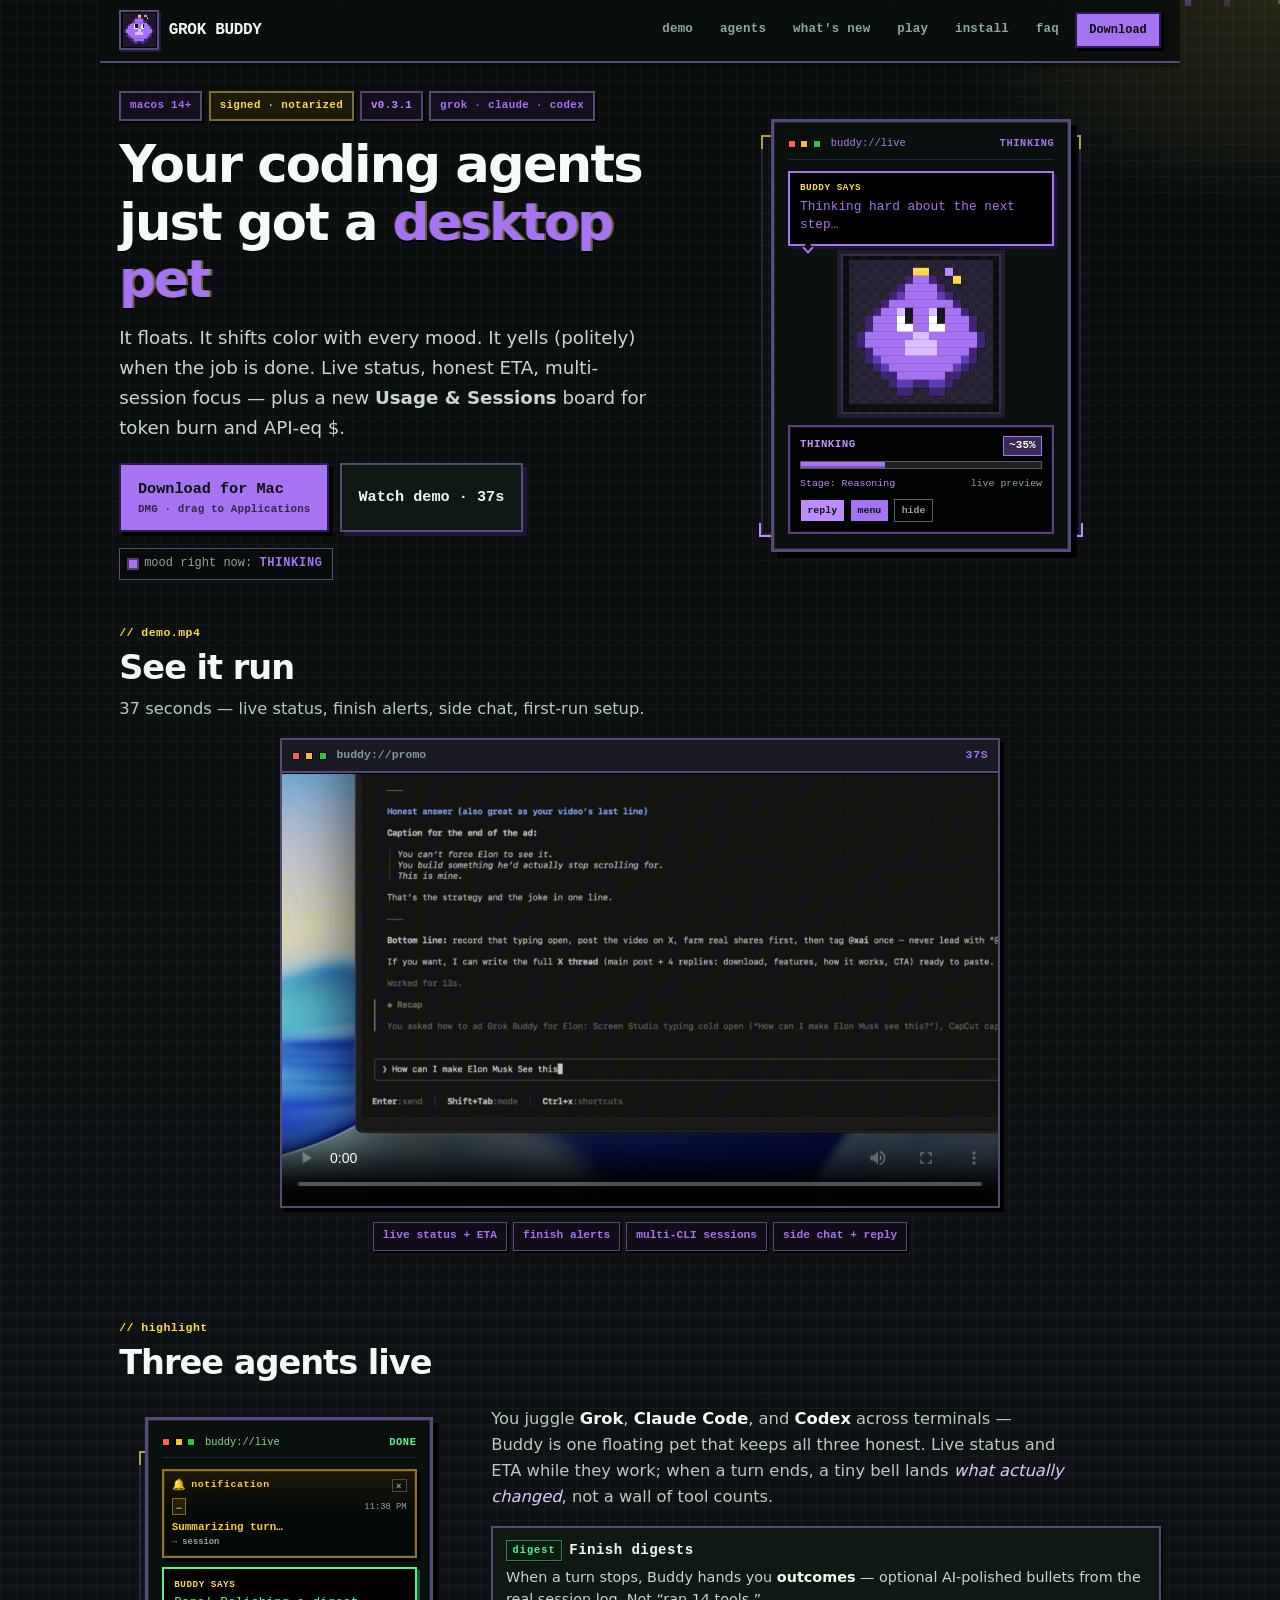
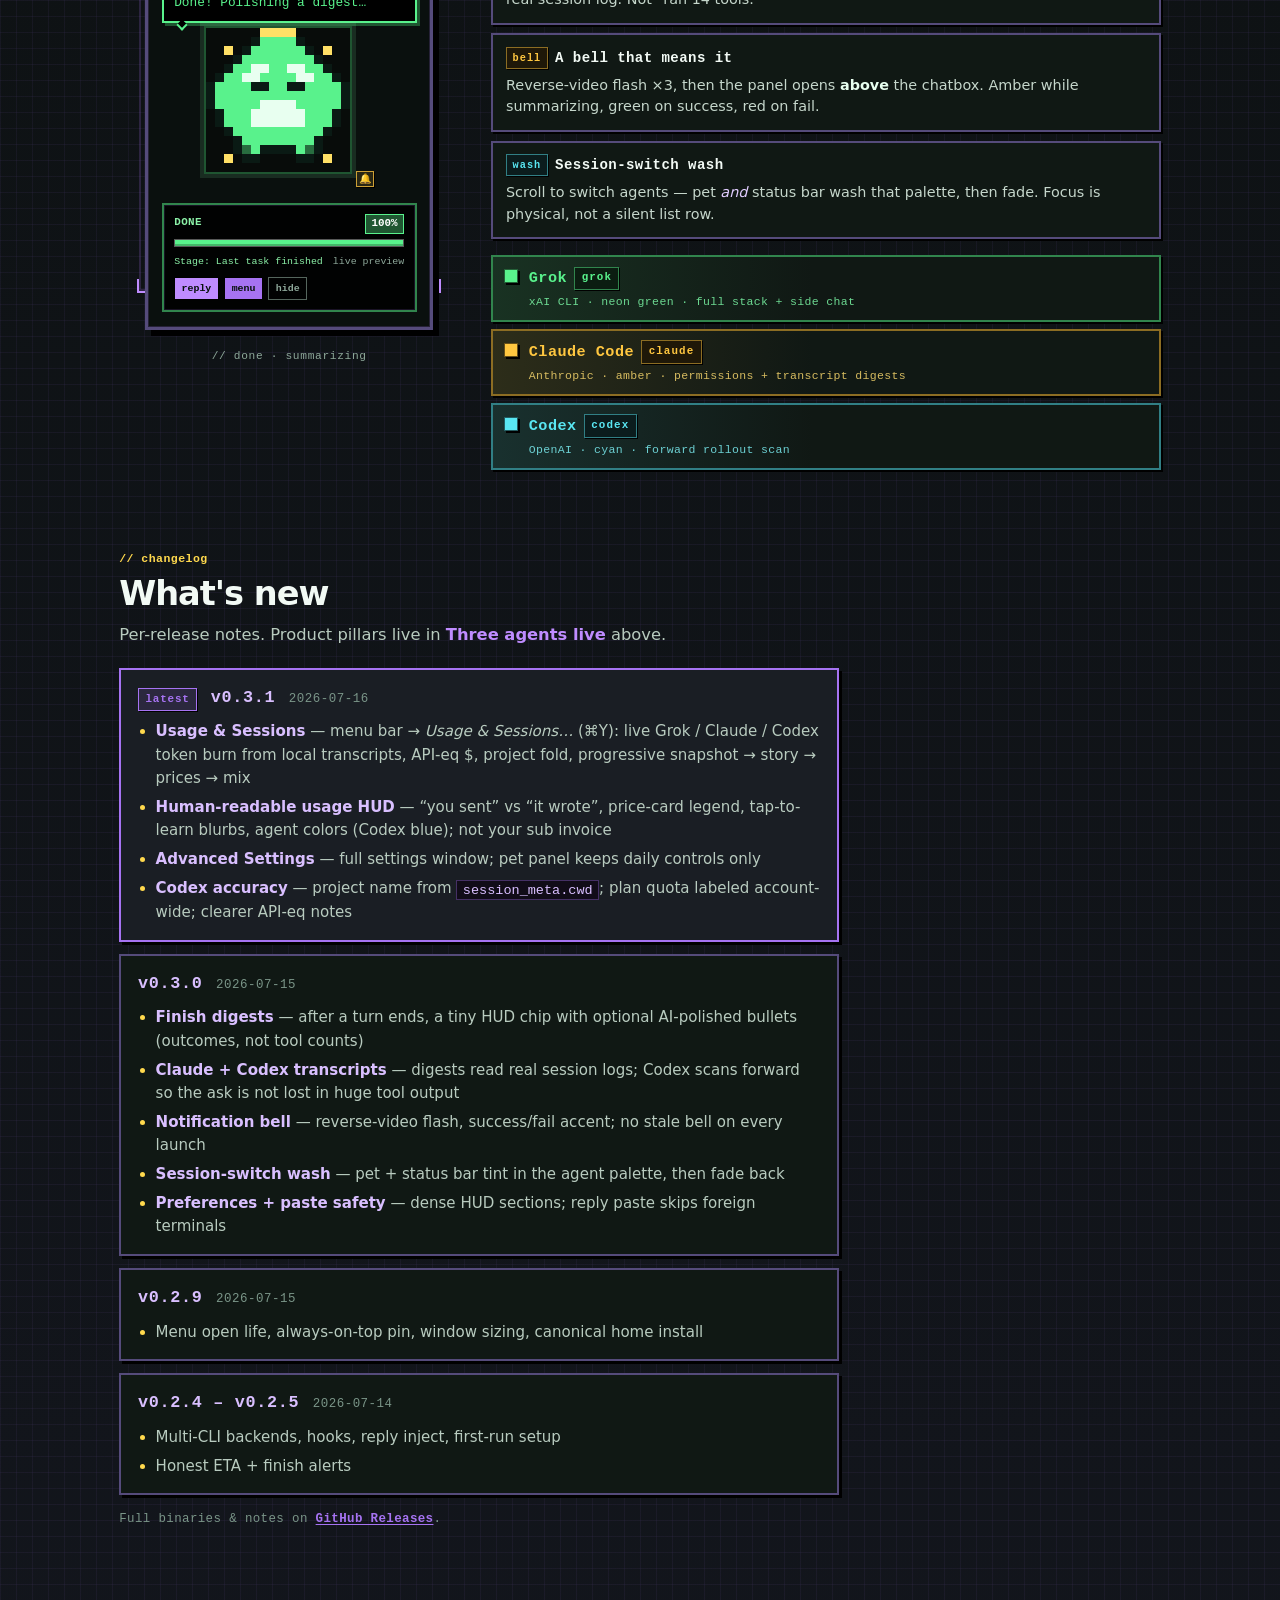
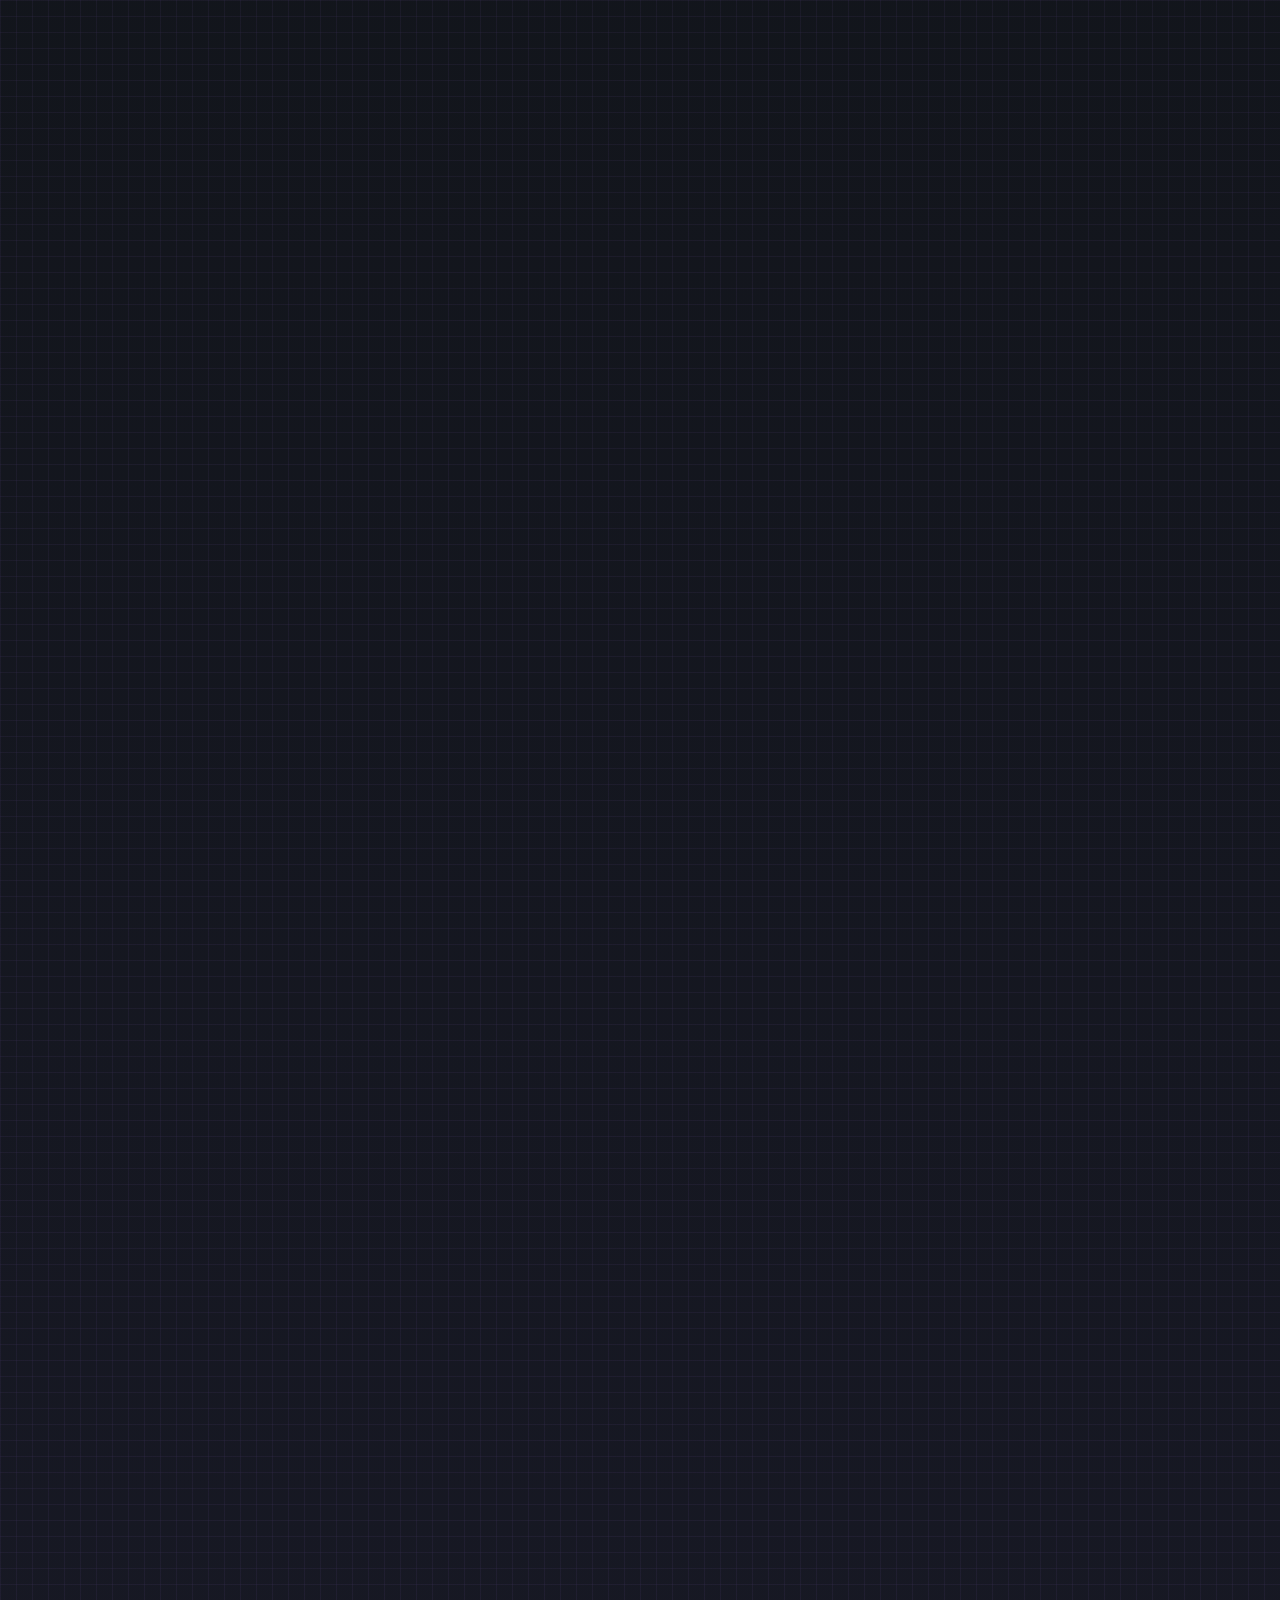
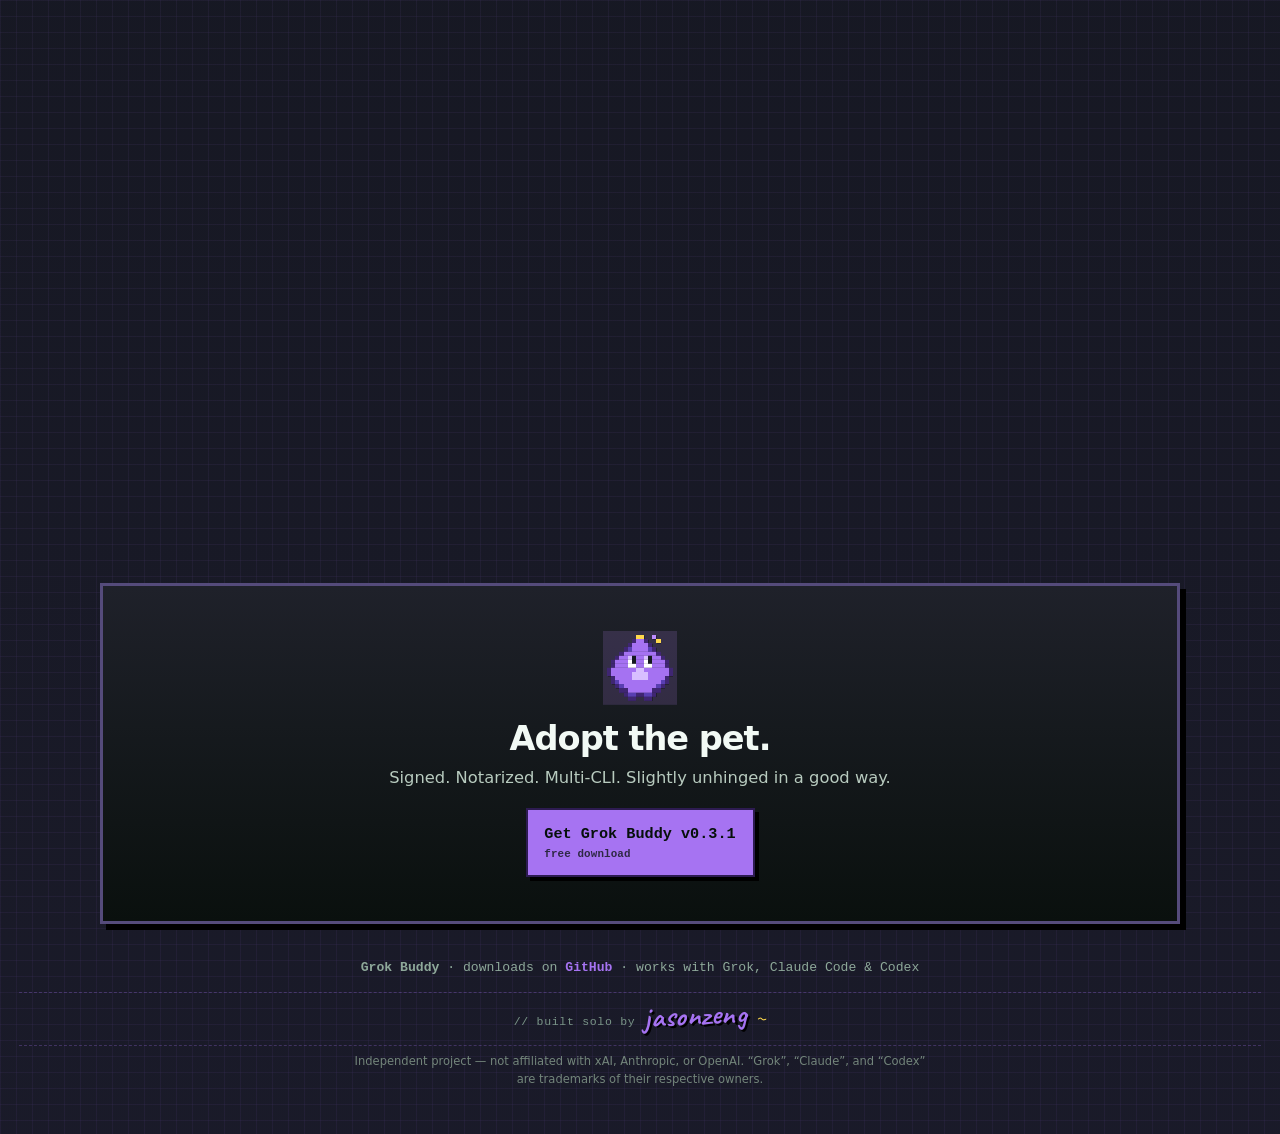
==== commit 9faa76a5: "docs: landing page for v0.3.1" ====
--- a/docs/index.html
+++ b/docs/index.html
@@ -41,7 +41,7 @@
         <a href="#features">Play</a>
         <a href="#install">Install</a>
         <a href="#faq">FAQ</a>
-        <a class="btn btn-sm btn-primary" href="https://github.com/zihangzeng666/grok-buddy-download/releases/download/v0.3.0/GrokBuddy-0.3.0.dmg" download="GrokBuddy-0.3.0.dmg">Download</a>
+        <a class="btn btn-sm btn-primary" href="https://github.com/zihangzeng666/grok-buddy-download/releases/download/v0.3.1/GrokBuddy-0.3.1.dmg" download="GrokBuddy-0.3.1.dmg">Download</a>
       </nav>
     </header>
 
@@ -51,16 +51,16 @@
           <div class="pill-row">
             <span class="pill">macOS 14+</span>
             <span class="pill accent">signed · notarized</span>
-            <span class="pill glow">v0.3.0</span>
+            <span class="pill glow">v0.3.1</span>
             <span class="pill">Grok · Claude · Codex</span>
           </div>
           <h1>Your coding agents just got a <span class="grad">desktop pet</span></h1>
           <p class="lede">
             It floats. It shifts color with every mood. It yells (politely) when the job is done.
-            Live status, honest ETA, multi-session focus — without babysitting the terminal.
+            Live status, honest ETA, multi-session focus — plus a new <strong>Usage &amp; Sessions</strong> board for token burn and API-eq $.
           </p>
           <div class="cta-row">
-            <a class="btn btn-primary" href="https://github.com/zihangzeng666/grok-buddy-download/releases/download/v0.3.0/GrokBuddy-0.3.0.dmg" download="GrokBuddy-0.3.0.dmg">
+            <a class="btn btn-primary" href="https://github.com/zihangzeng666/grok-buddy-download/releases/download/v0.3.1/GrokBuddy-0.3.1.dmg" download="GrokBuddy-0.3.1.dmg">
               Download for Mac
               <span class="btn-sub">DMG · drag to Applications</span>
             </a>
@@ -298,6 +298,18 @@
           <article class="changelog-release is-latest">
             <header class="changelog-head">
               <span class="changelog-tag">latest</span>
+              <h3>v0.3.1</h3>
+              <time datetime="2026-07-16">2026-07-16</time>
+            </header>
+            <ul>
+              <li><strong>Usage &amp; Sessions</strong> — menu bar → <em>Usage &amp; Sessions…</em> (⌘Y): live Grok / Claude / Codex token burn from local transcripts, API-eq $, project fold, progressive snapshot → story → prices → mix</li>
+              <li><strong>Human-readable usage HUD</strong> — “you sent” vs “it wrote”, price-card legend, tap-to-learn blurbs, agent colors (Codex blue); not your sub invoice</li>
+              <li><strong>Advanced Settings</strong> — full settings window; pet panel keeps daily controls only</li>
+              <li><strong>Codex accuracy</strong> — project name from <code>session_meta.cwd</code>; plan quota labeled account-wide; clearer API-eq notes</li>
+            </ul>
+          </article>
+          <article class="changelog-release">
+            <header class="changelog-head">
               <h3>v0.3.0</h3>
               <time datetime="2026-07-15">2026-07-15</time>
             </header>
@@ -403,7 +415,7 @@
             <span class="step-n">1</span>
             <div>
               <h3>Grab the loot</h3>
-              <p>Download the <a href="https://github.com/zihangzeng666/grok-buddy-download/releases/download/v0.3.0/GrokBuddy-0.3.0.dmg">DMG</a> from the release.</p>
+              <p>Download the <a href="https://github.com/zihangzeng666/grok-buddy-download/releases/download/v0.3.1/GrokBuddy-0.3.1.dmg">DMG</a> from the release.</p>
             </div>
             <span class="step-emoji" aria-hidden="true">📦</span>
           </li>
@@ -475,8 +487,8 @@
         </div>
         <h2>Adopt the pet.</h2>
         <p>Signed. Notarized. Multi-CLI. Slightly unhinged in a good way.</p>
-        <a class="btn btn-primary" href="https://github.com/zihangzeng666/grok-buddy-download/releases/download/v0.3.0/GrokBuddy-0.3.0.dmg" download="GrokBuddy-0.3.0.dmg">
-          Get Grok Buddy v0.3.0
+        <a class="btn btn-primary" href="https://github.com/zihangzeng666/grok-buddy-download/releases/download/v0.3.1/GrokBuddy-0.3.1.dmg" download="GrokBuddy-0.3.1.dmg">
+          Get Grok Buddy v0.3.1
           <span class="btn-sub">free download</span>
         </a>
       </section>
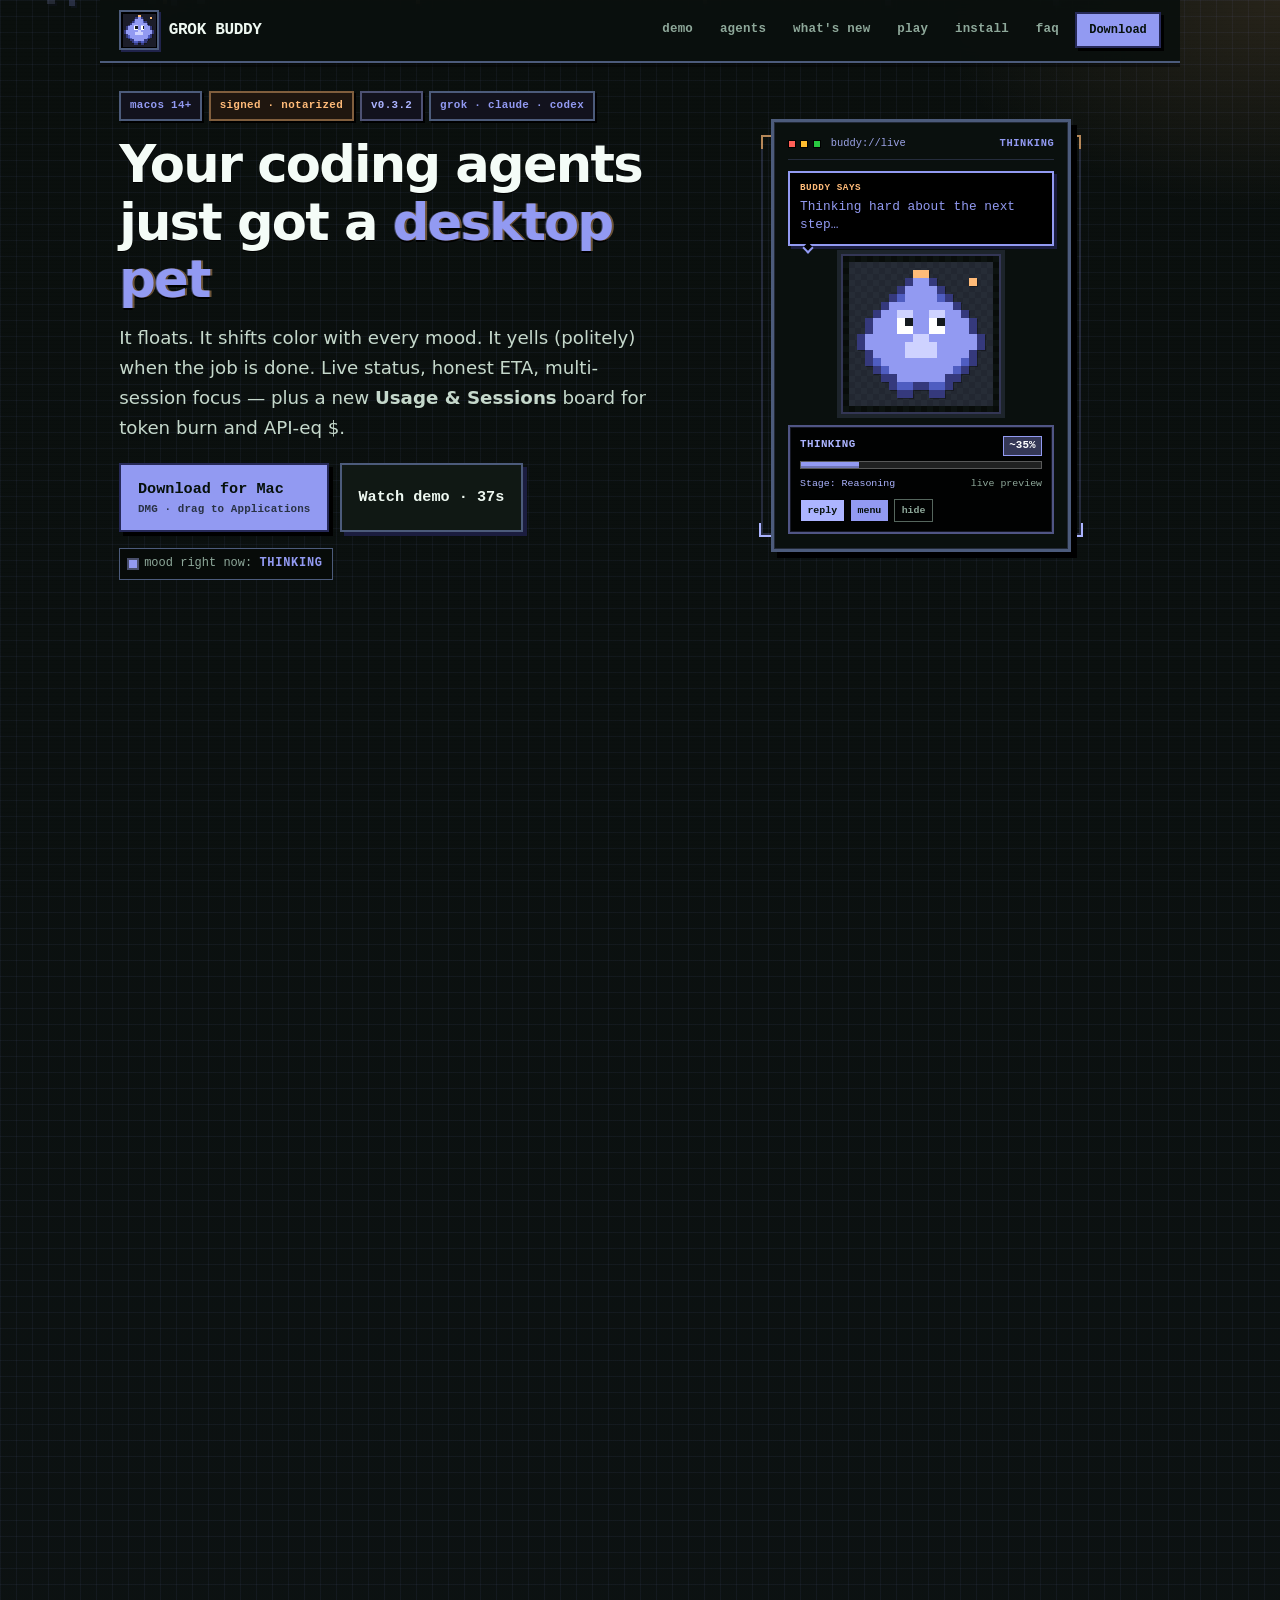
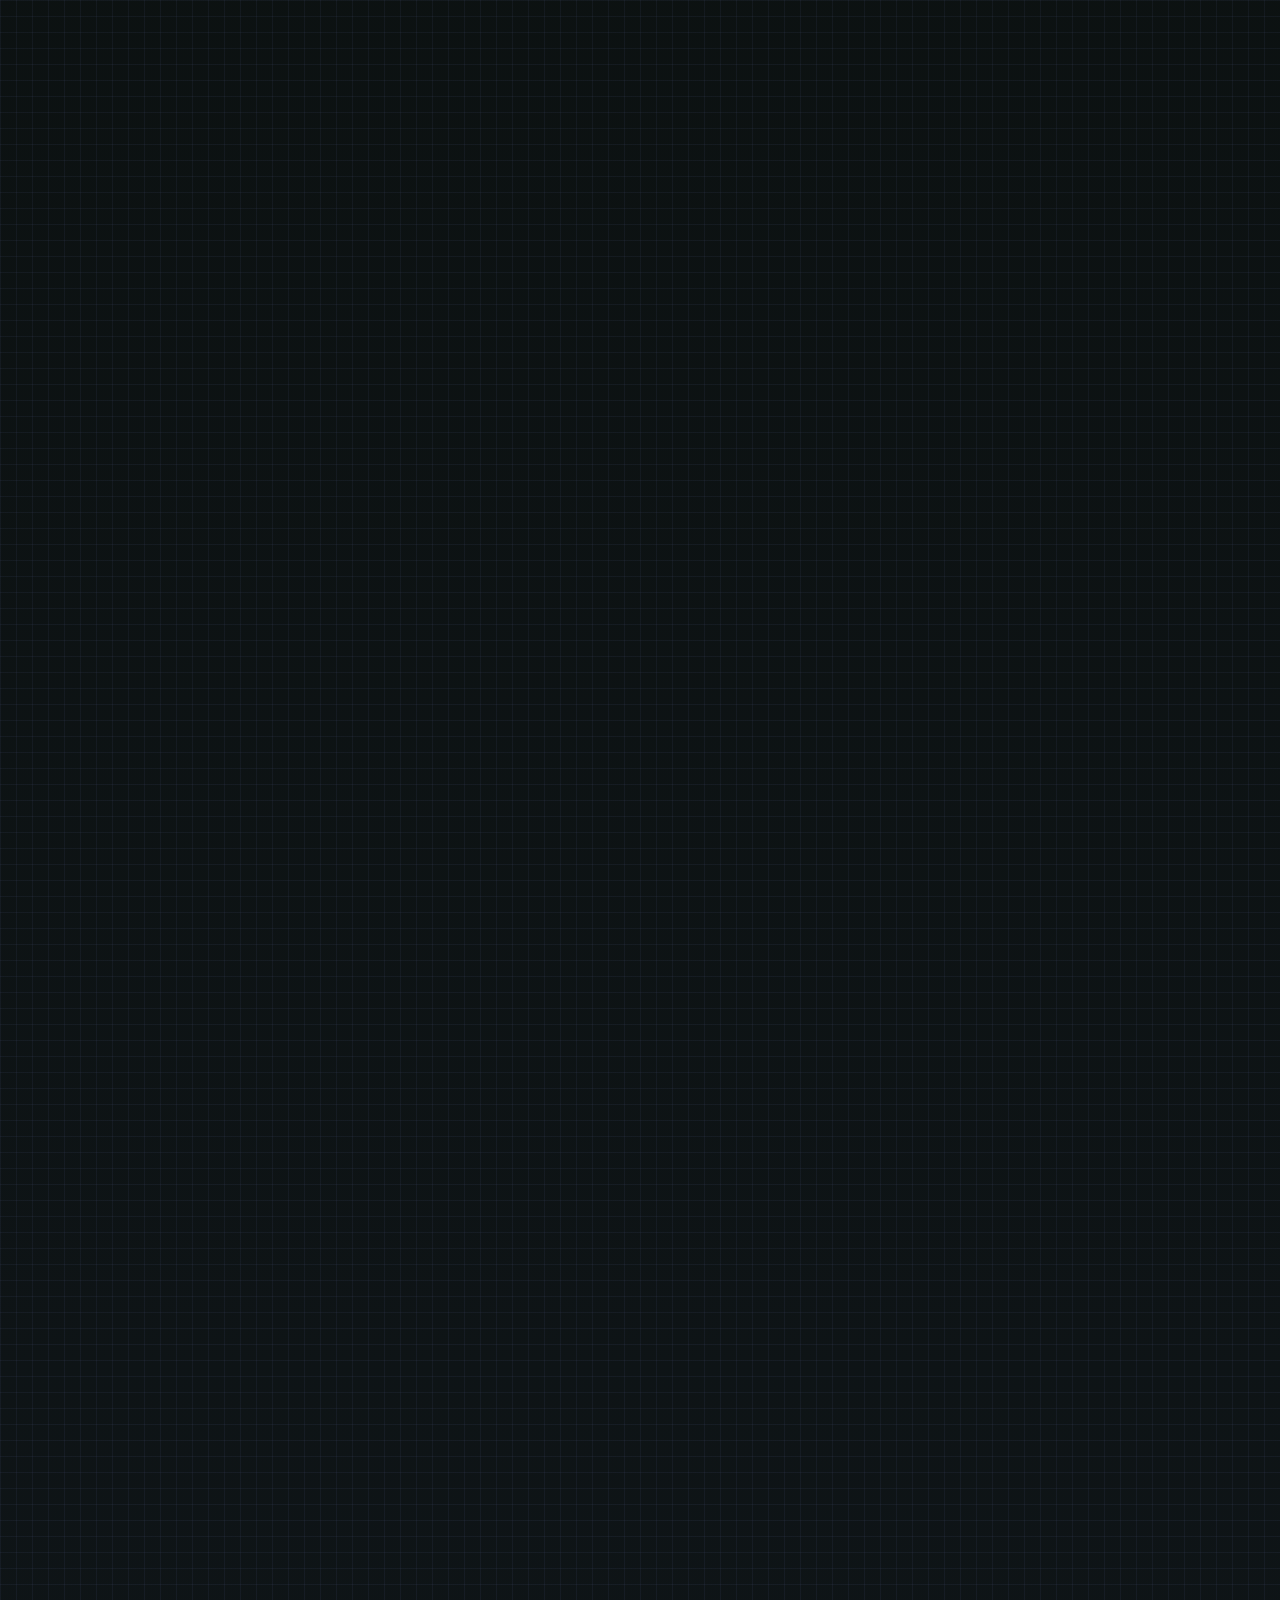
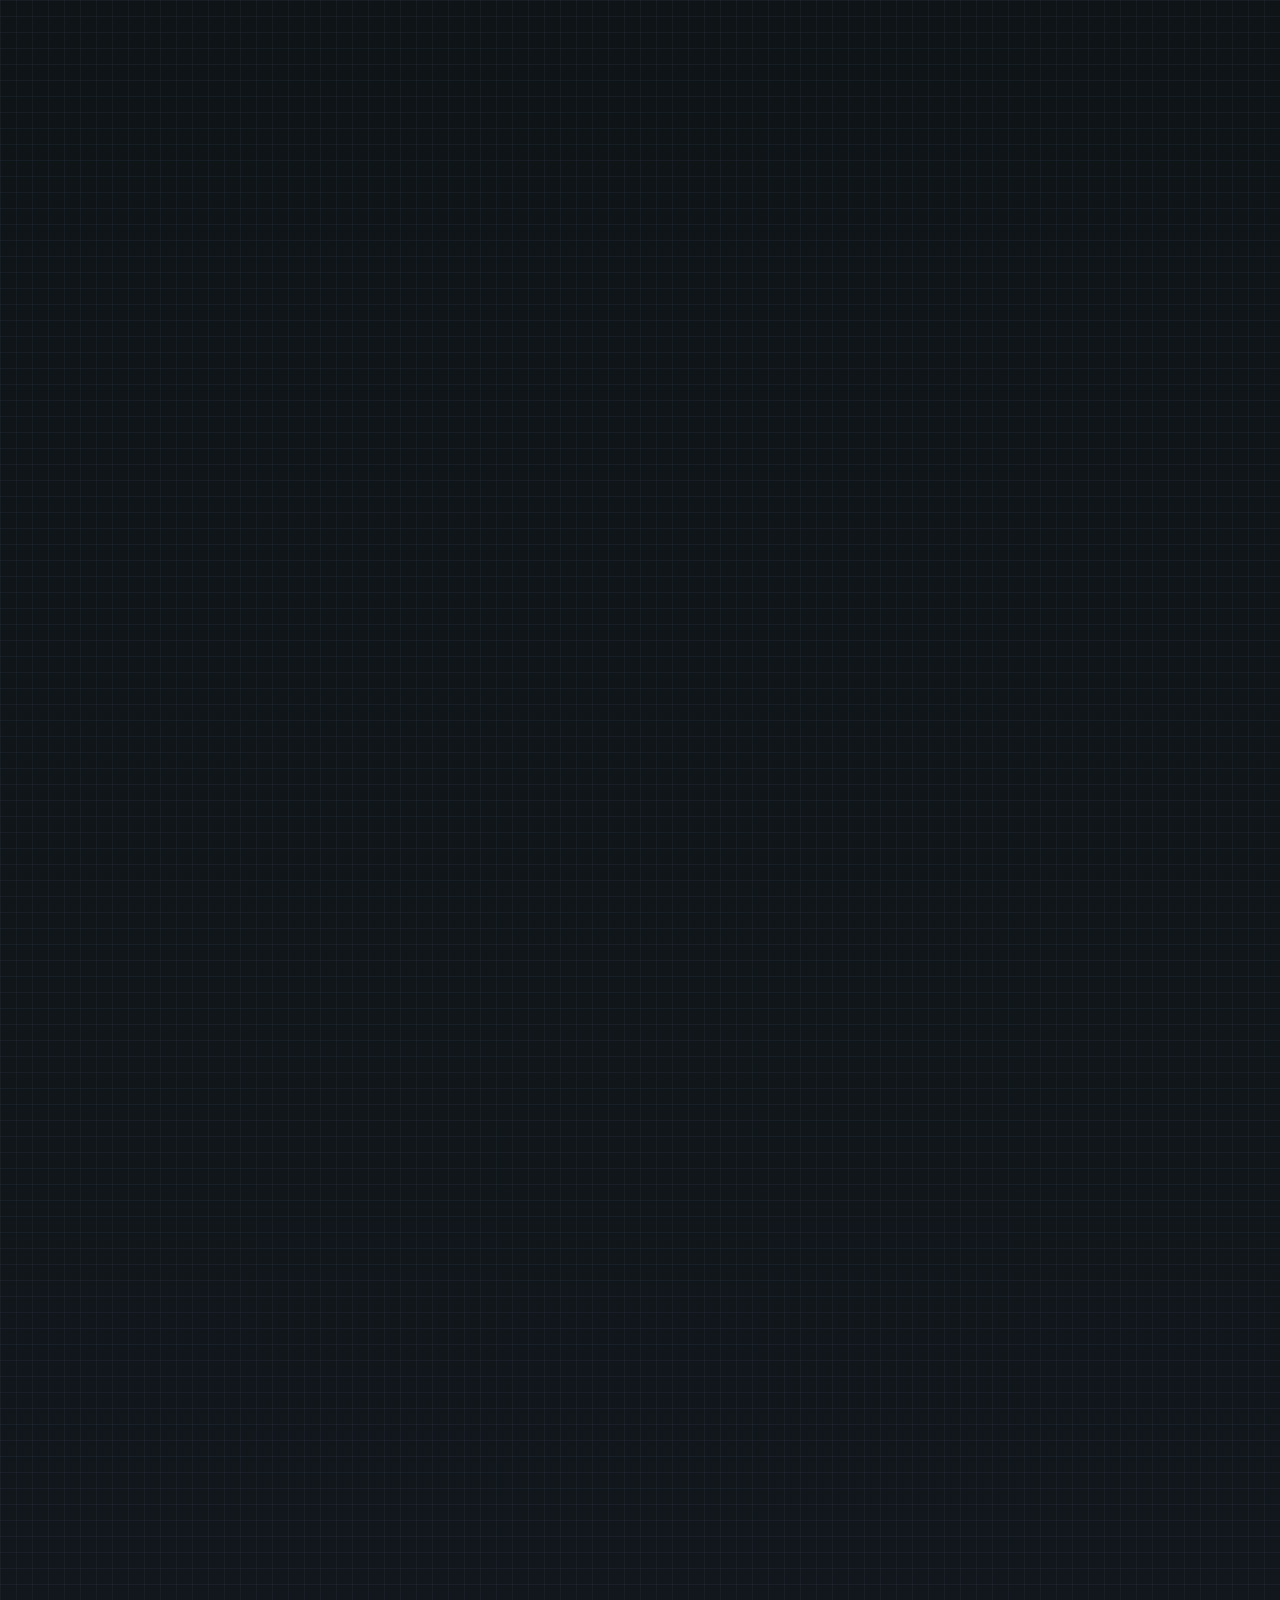
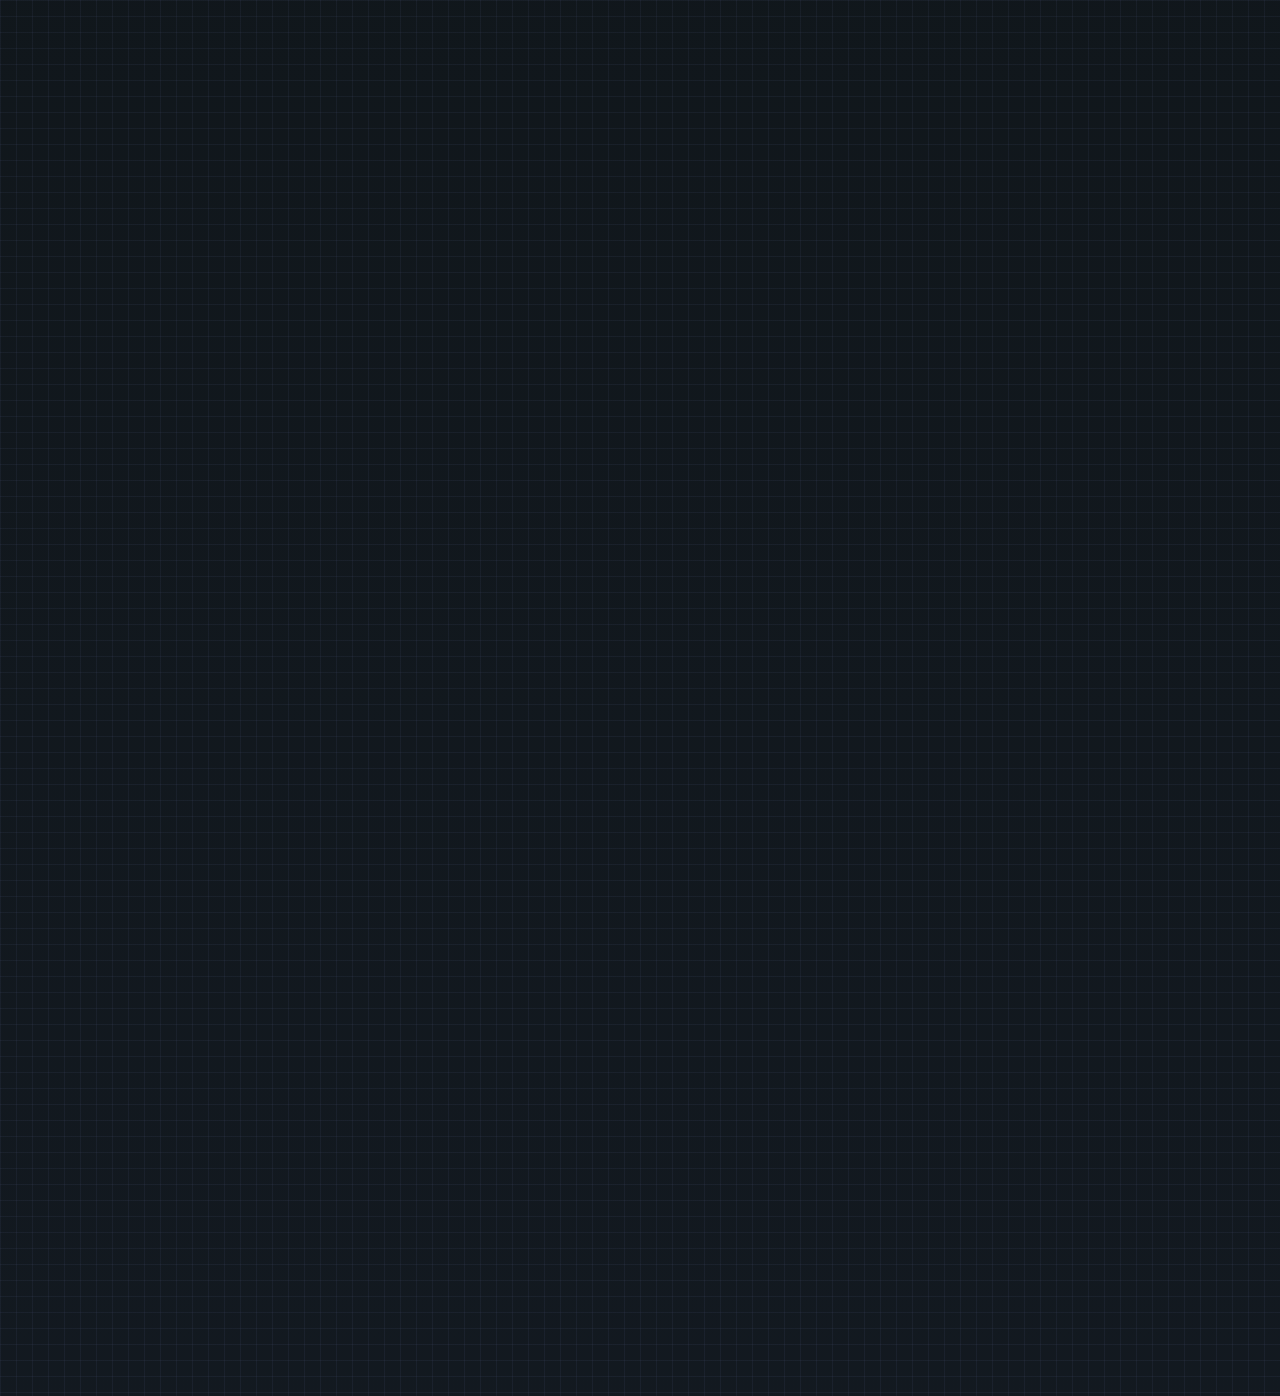
==== commit f61cba42: "docs: landing page for v0.3.2" ====
--- a/docs/index.html
+++ b/docs/index.html
@@ -41,7 +41,7 @@
         <a href="#features">Play</a>
         <a href="#install">Install</a>
         <a href="#faq">FAQ</a>
-        <a class="btn btn-sm btn-primary" href="https://github.com/zihangzeng666/grok-buddy-download/releases/download/v0.3.1/GrokBuddy-0.3.1.dmg" download="GrokBuddy-0.3.1.dmg">Download</a>
+        <a class="btn btn-sm btn-primary" href="https://github.com/zihangzeng666/grok-buddy-download/releases/download/v0.3.2/GrokBuddy-0.3.2.dmg" download="GrokBuddy-0.3.2.dmg">Download</a>
       </nav>
     </header>
 
@@ -51,7 +51,7 @@
           <div class="pill-row">
             <span class="pill">macOS 14+</span>
             <span class="pill accent">signed · notarized</span>
-            <span class="pill glow">v0.3.1</span>
+            <span class="pill glow">v0.3.2</span>
             <span class="pill">Grok · Claude · Codex</span>
           </div>
           <h1>Your coding agents just got a <span class="grad">desktop pet</span></h1>
@@ -60,7 +60,7 @@
             Live status, honest ETA, multi-session focus — plus a new <strong>Usage &amp; Sessions</strong> board for token burn and API-eq $.
           </p>
           <div class="cta-row">
-            <a class="btn btn-primary" href="https://github.com/zihangzeng666/grok-buddy-download/releases/download/v0.3.1/GrokBuddy-0.3.1.dmg" download="GrokBuddy-0.3.1.dmg">
+            <a class="btn btn-primary" href="https://github.com/zihangzeng666/grok-buddy-download/releases/download/v0.3.2/GrokBuddy-0.3.2.dmg" download="GrokBuddy-0.3.2.dmg">
               Download for Mac
               <span class="btn-sub">DMG · drag to Applications</span>
             </a>
@@ -298,6 +298,18 @@
           <article class="changelog-release is-latest">
             <header class="changelog-head">
               <span class="changelog-tag">latest</span>
+              <h3>v0.3.2</h3>
+              <time datetime="2026-07-16">2026-07-16</time>
+            </header>
+            <ul>
+              <li><strong>Usage probe accuracy</strong> — better project grouping, Claude path labels, live copy; incremental Claude transcript parsing</li>
+              <li><strong>Smoother ETA</strong> — continuous decay after quiet periods; monotonic activity clock (less jumpy progress)</li>
+              <li><strong>Stability</strong> — pet panel SIGABRT fix; hook HTTP server hardens against malformed requests</li>
+              <li><strong>UI polish</strong> — poll timer lifecycle, reduce-motion, session row accessibility</li>
+            </ul>
+          </article>
+          <article class="changelog-release">
+            <header class="changelog-head">
               <h3>v0.3.1</h3>
               <time datetime="2026-07-16">2026-07-16</time>
             </header>
@@ -415,7 +427,7 @@
             <span class="step-n">1</span>
             <div>
               <h3>Grab the loot</h3>
-              <p>Download the <a href="https://github.com/zihangzeng666/grok-buddy-download/releases/download/v0.3.1/GrokBuddy-0.3.1.dmg">DMG</a> from the release.</p>
+              <p>Download the <a href="https://github.com/zihangzeng666/grok-buddy-download/releases/download/v0.3.2/GrokBuddy-0.3.2.dmg">DMG</a> from the release.</p>
             </div>
             <span class="step-emoji" aria-hidden="true">📦</span>
           </li>
@@ -487,8 +499,8 @@
         </div>
         <h2>Adopt the pet.</h2>
         <p>Signed. Notarized. Multi-CLI. Slightly unhinged in a good way.</p>
-        <a class="btn btn-primary" href="https://github.com/zihangzeng666/grok-buddy-download/releases/download/v0.3.1/GrokBuddy-0.3.1.dmg" download="GrokBuddy-0.3.1.dmg">
-          Get Grok Buddy v0.3.1
+        <a class="btn btn-primary" href="https://github.com/zihangzeng666/grok-buddy-download/releases/download/v0.3.2/GrokBuddy-0.3.2.dmg" download="GrokBuddy-0.3.2.dmg">
+          Get Grok Buddy v0.3.2
           <span class="btn-sub">free download</span>
         </a>
       </section>
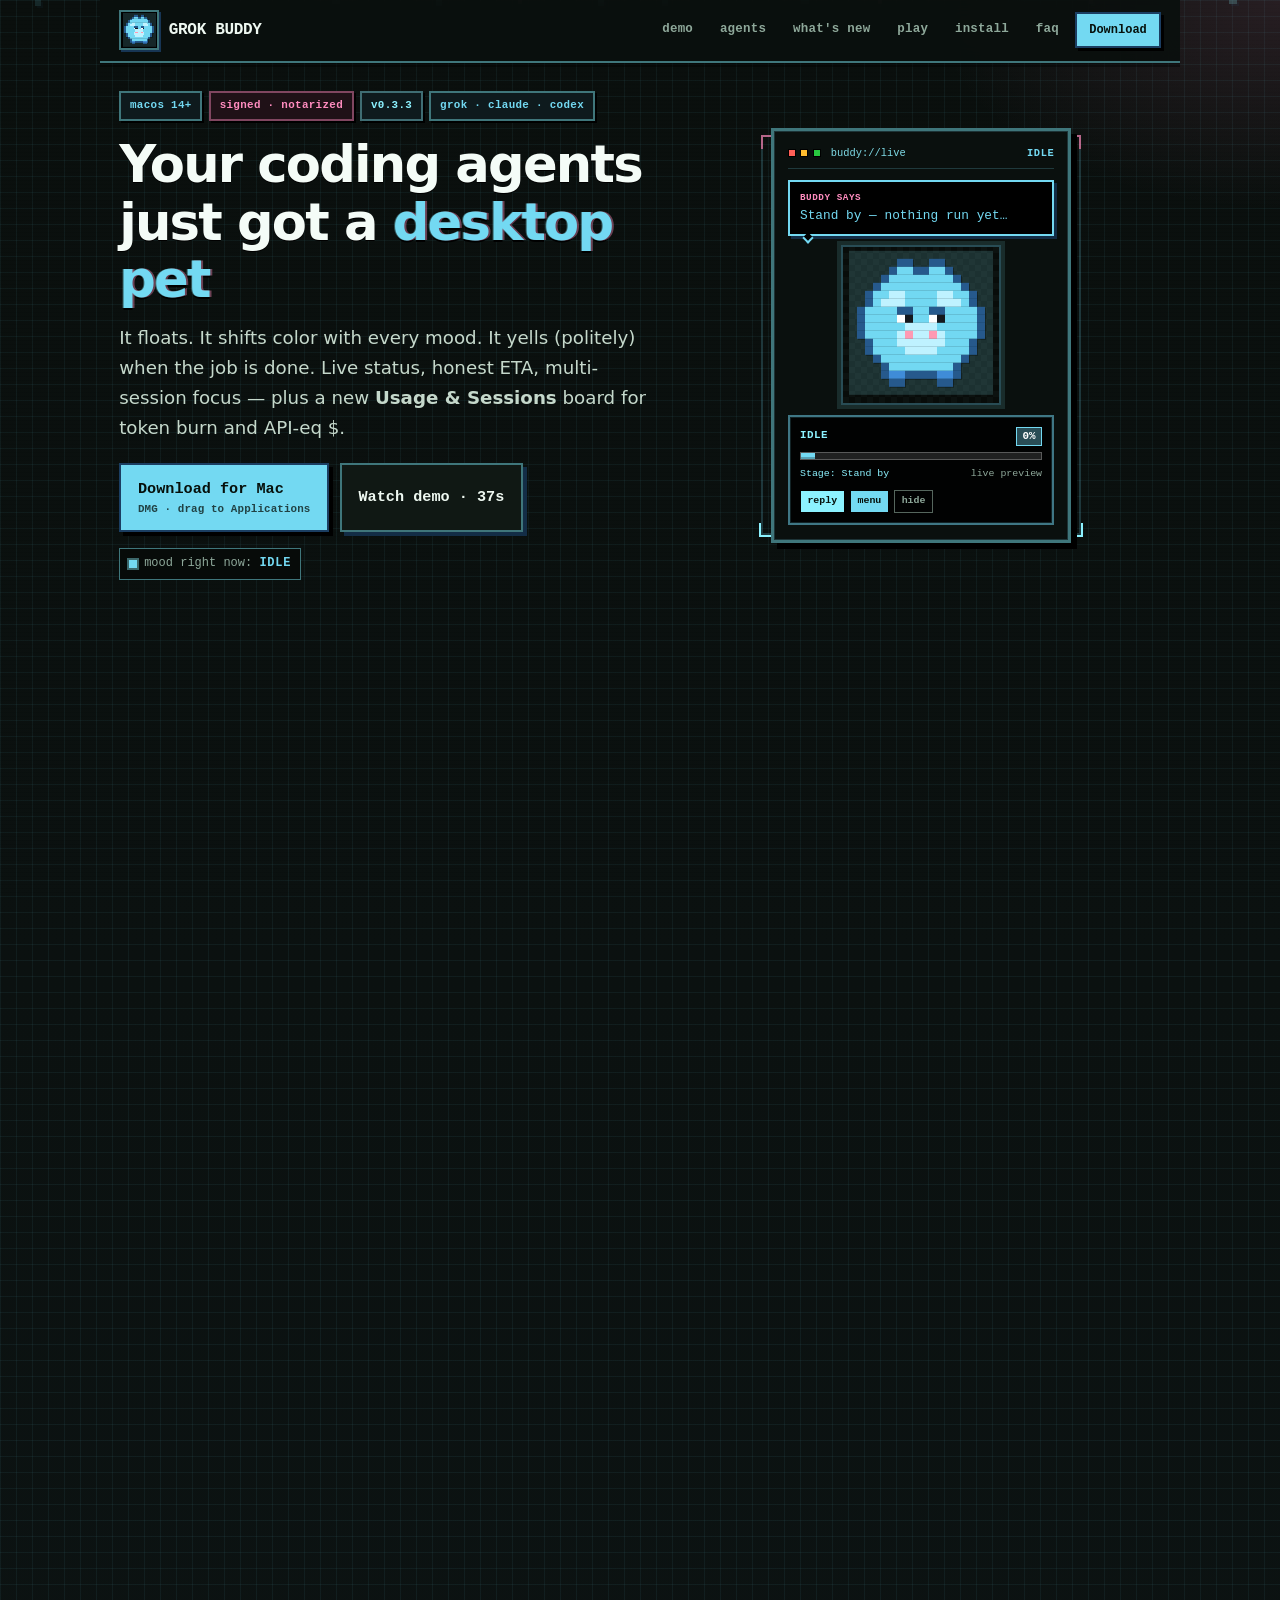
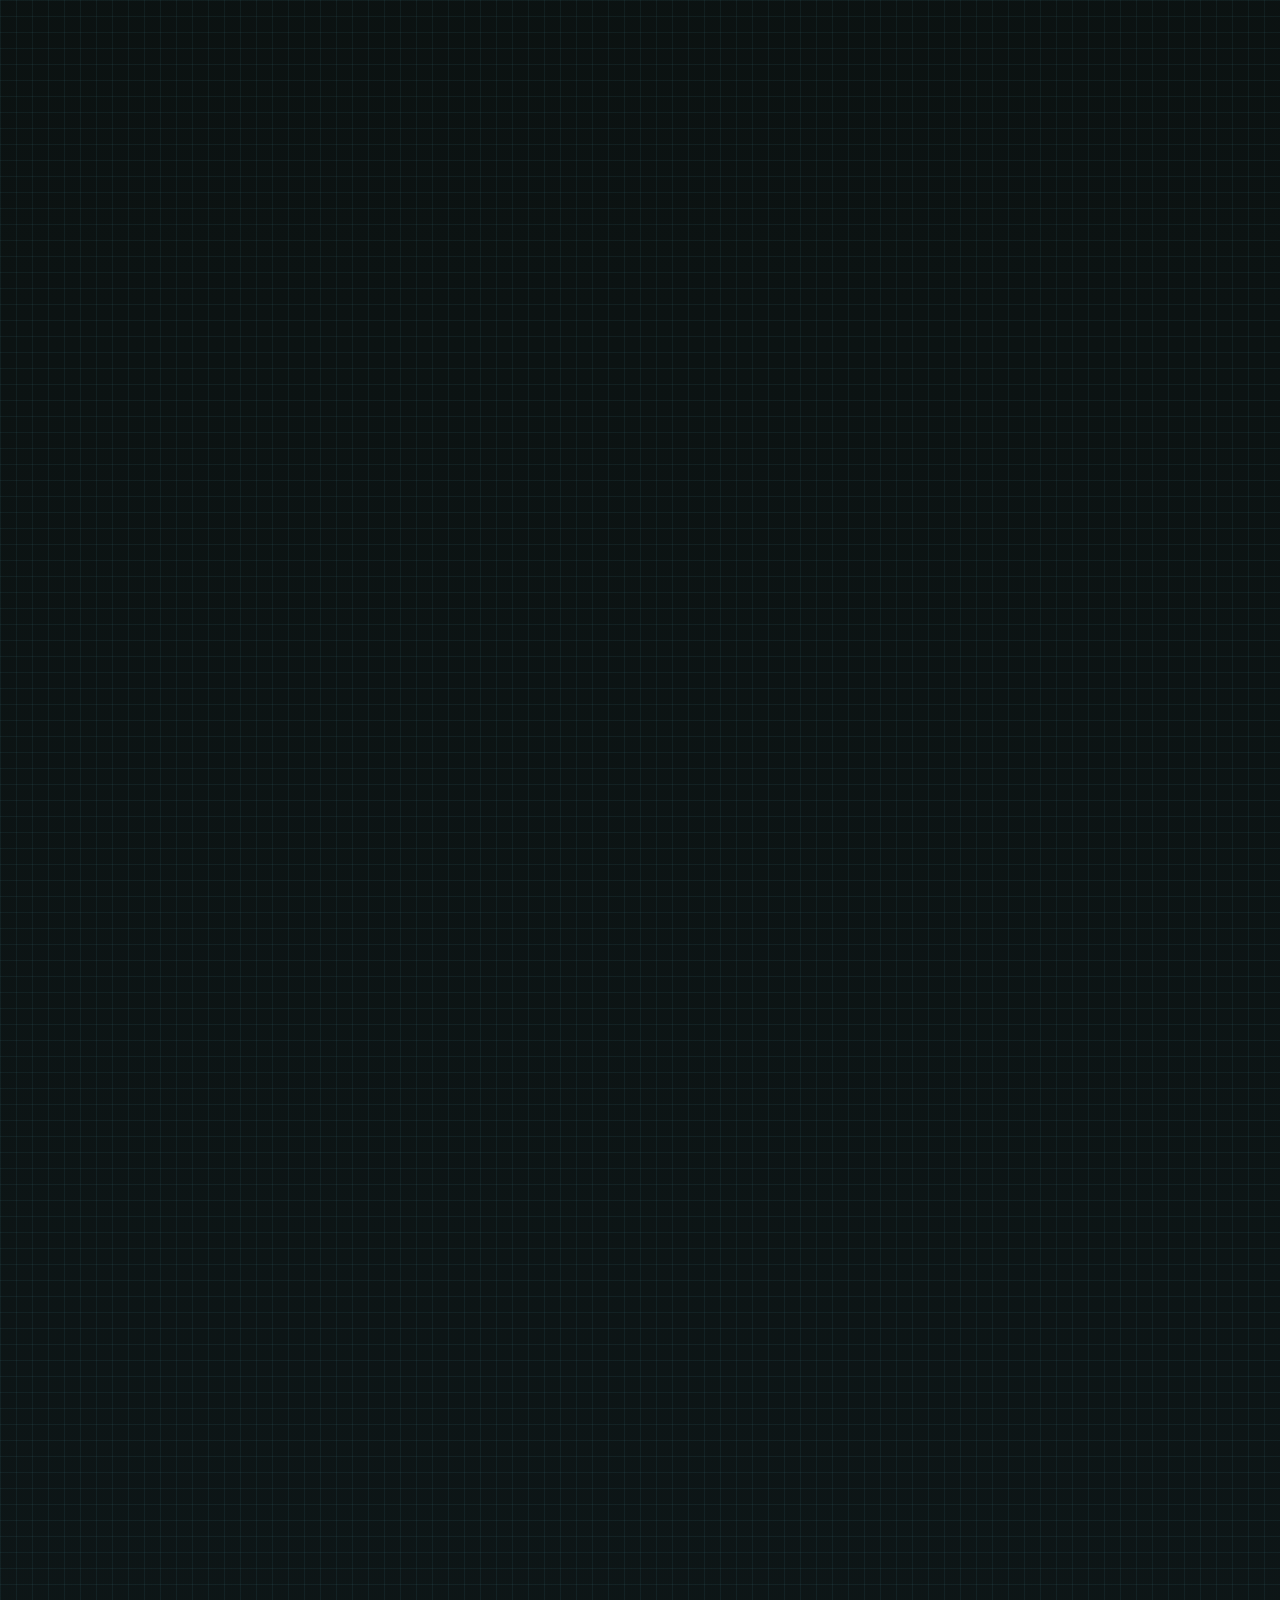
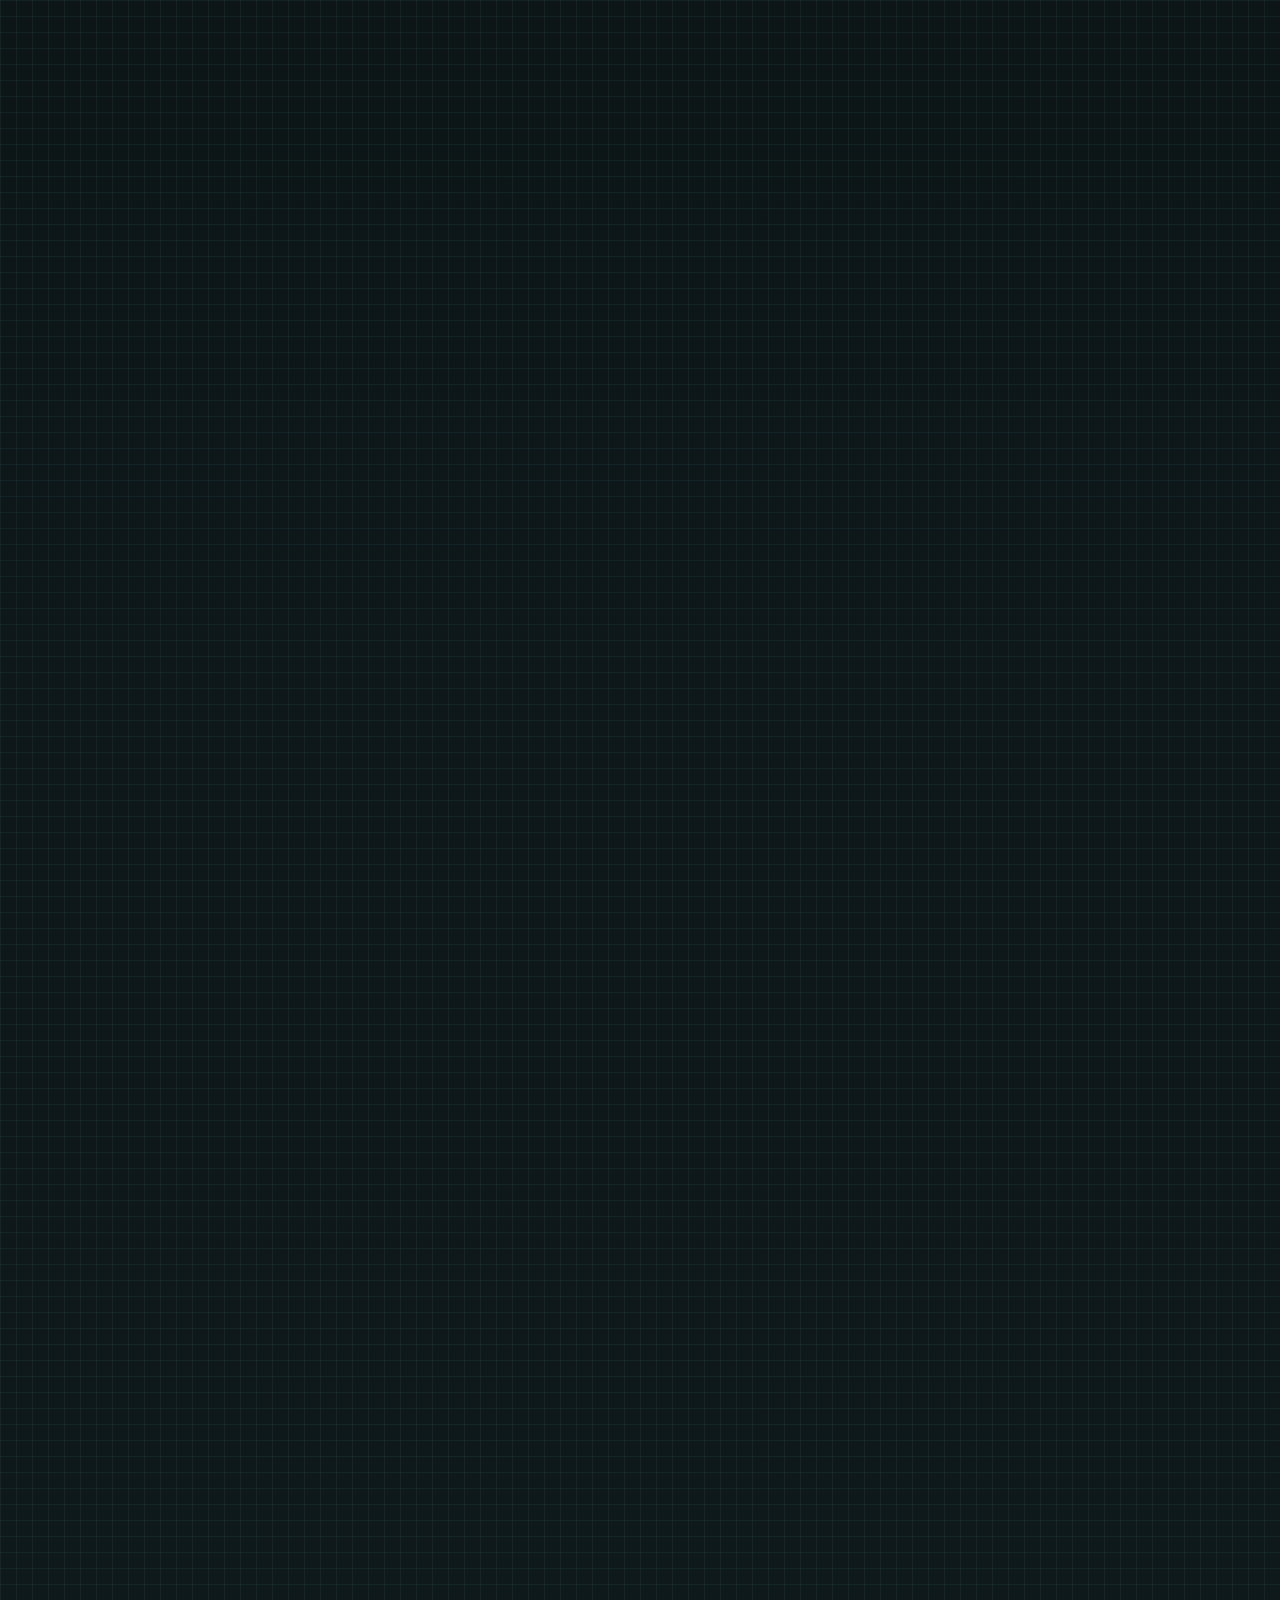
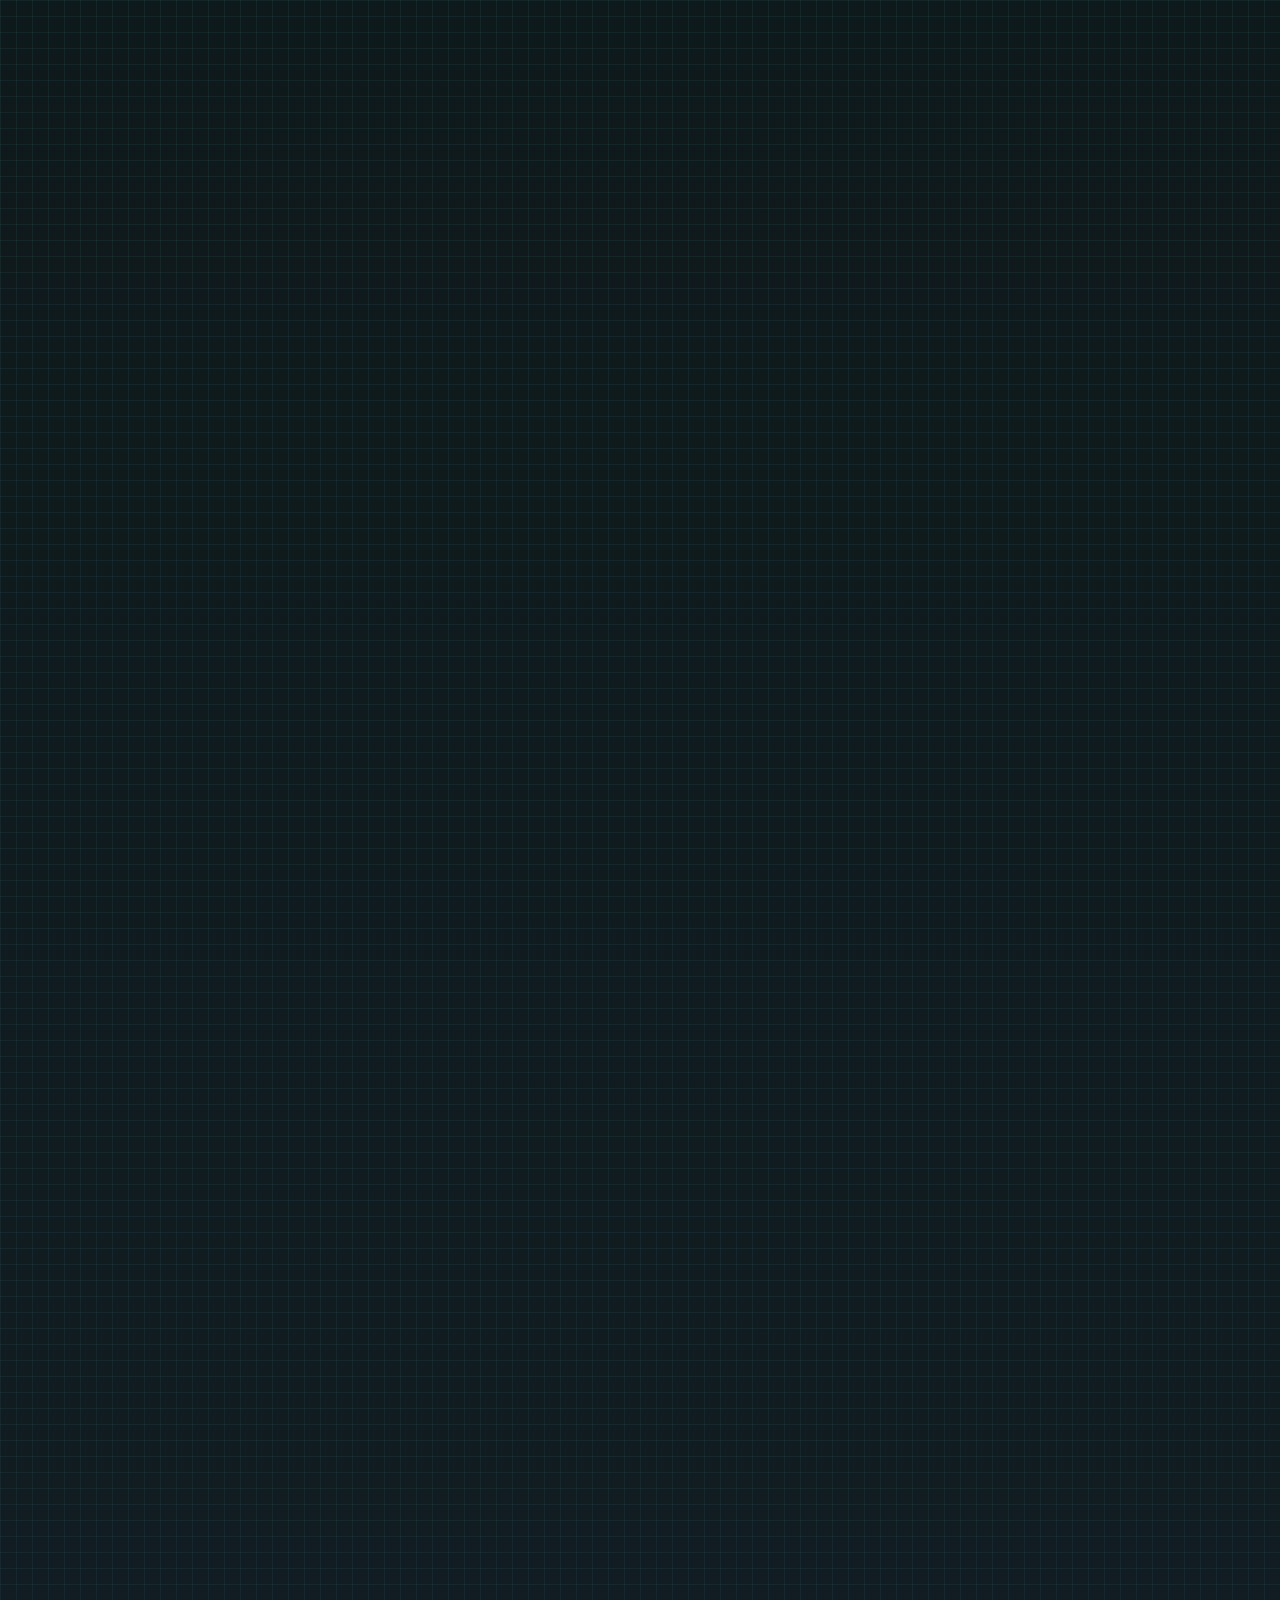
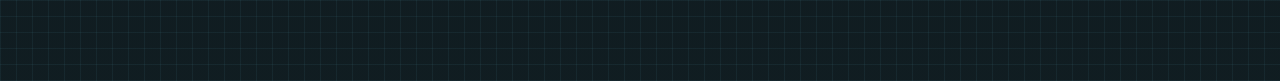
==== commit f0c086b3: "docs: landing page for v0.3.3" ====
--- a/docs/index.html
+++ b/docs/index.html
@@ -41,7 +41,7 @@
         <a href="#features">Play</a>
         <a href="#install">Install</a>
         <a href="#faq">FAQ</a>
-        <a class="btn btn-sm btn-primary" href="https://github.com/zihangzeng666/grok-buddy-download/releases/download/v0.3.2/GrokBuddy-0.3.2.dmg" download="GrokBuddy-0.3.2.dmg">Download</a>
+        <a class="btn btn-sm btn-primary" href="https://github.com/zihangzeng666/grok-buddy-download/releases/download/v0.3.3/GrokBuddy-0.3.3.dmg" download="GrokBuddy-0.3.3.dmg">Download</a>
       </nav>
     </header>
 
@@ -51,7 +51,7 @@
           <div class="pill-row">
             <span class="pill">macOS 14+</span>
             <span class="pill accent">signed · notarized</span>
-            <span class="pill glow">v0.3.2</span>
+            <span class="pill glow">v0.3.3</span>
             <span class="pill">Grok · Claude · Codex</span>
           </div>
           <h1>Your coding agents just got a <span class="grad">desktop pet</span></h1>
@@ -60,7 +60,7 @@
             Live status, honest ETA, multi-session focus — plus a new <strong>Usage &amp; Sessions</strong> board for token burn and API-eq $.
           </p>
           <div class="cta-row">
-            <a class="btn btn-primary" href="https://github.com/zihangzeng666/grok-buddy-download/releases/download/v0.3.2/GrokBuddy-0.3.2.dmg" download="GrokBuddy-0.3.2.dmg">
+            <a class="btn btn-primary" href="https://github.com/zihangzeng666/grok-buddy-download/releases/download/v0.3.3/GrokBuddy-0.3.3.dmg" download="GrokBuddy-0.3.3.dmg">
               Download for Mac
               <span class="btn-sub">DMG · drag to Applications</span>
             </a>
@@ -298,6 +298,18 @@
           <article class="changelog-release is-latest">
             <header class="changelog-head">
               <span class="changelog-tag">latest</span>
+              <h3>v0.3.3</h3>
+              <time datetime="2026-07-16">2026-07-16</time>
+            </header>
+            <ul>
+              <li><strong>Status bar hide fix</strong> — hitting hide now actually stays hidden instead of snapping back open on hover-end</li>
+              <li><strong>Right-click Size fix</strong> — the Size menu now opens (was a dead submenu)</li>
+              <li><strong>Lighter finish digests</strong> — Usage &amp; Sessions no longer floods with Buddy's own summary sessions; several finishing at once share a single summary call instead of one each</li>
+              <li><strong>Agent-colored notifications</strong> — the finish digest card now tints in the agent's own color</li>
+            </ul>
+          </article>
+          <article class="changelog-release">
+            <header class="changelog-head">
               <h3>v0.3.2</h3>
               <time datetime="2026-07-16">2026-07-16</time>
             </header>
@@ -427,7 +439,7 @@
             <span class="step-n">1</span>
             <div>
               <h3>Grab the loot</h3>
-              <p>Download the <a href="https://github.com/zihangzeng666/grok-buddy-download/releases/download/v0.3.2/GrokBuddy-0.3.2.dmg">DMG</a> from the release.</p>
+              <p>Download the <a href="https://github.com/zihangzeng666/grok-buddy-download/releases/download/v0.3.3/GrokBuddy-0.3.3.dmg">DMG</a> from the release.</p>
             </div>
             <span class="step-emoji" aria-hidden="true">📦</span>
           </li>
@@ -499,8 +511,8 @@
         </div>
         <h2>Adopt the pet.</h2>
         <p>Signed. Notarized. Multi-CLI. Slightly unhinged in a good way.</p>
-        <a class="btn btn-primary" href="https://github.com/zihangzeng666/grok-buddy-download/releases/download/v0.3.2/GrokBuddy-0.3.2.dmg" download="GrokBuddy-0.3.2.dmg">
-          Get Grok Buddy v0.3.2
+        <a class="btn btn-primary" href="https://github.com/zihangzeng666/grok-buddy-download/releases/download/v0.3.3/GrokBuddy-0.3.3.dmg" download="GrokBuddy-0.3.3.dmg">
+          Get Grok Buddy v0.3.3
           <span class="btn-sub">free download</span>
         </a>
       </section>
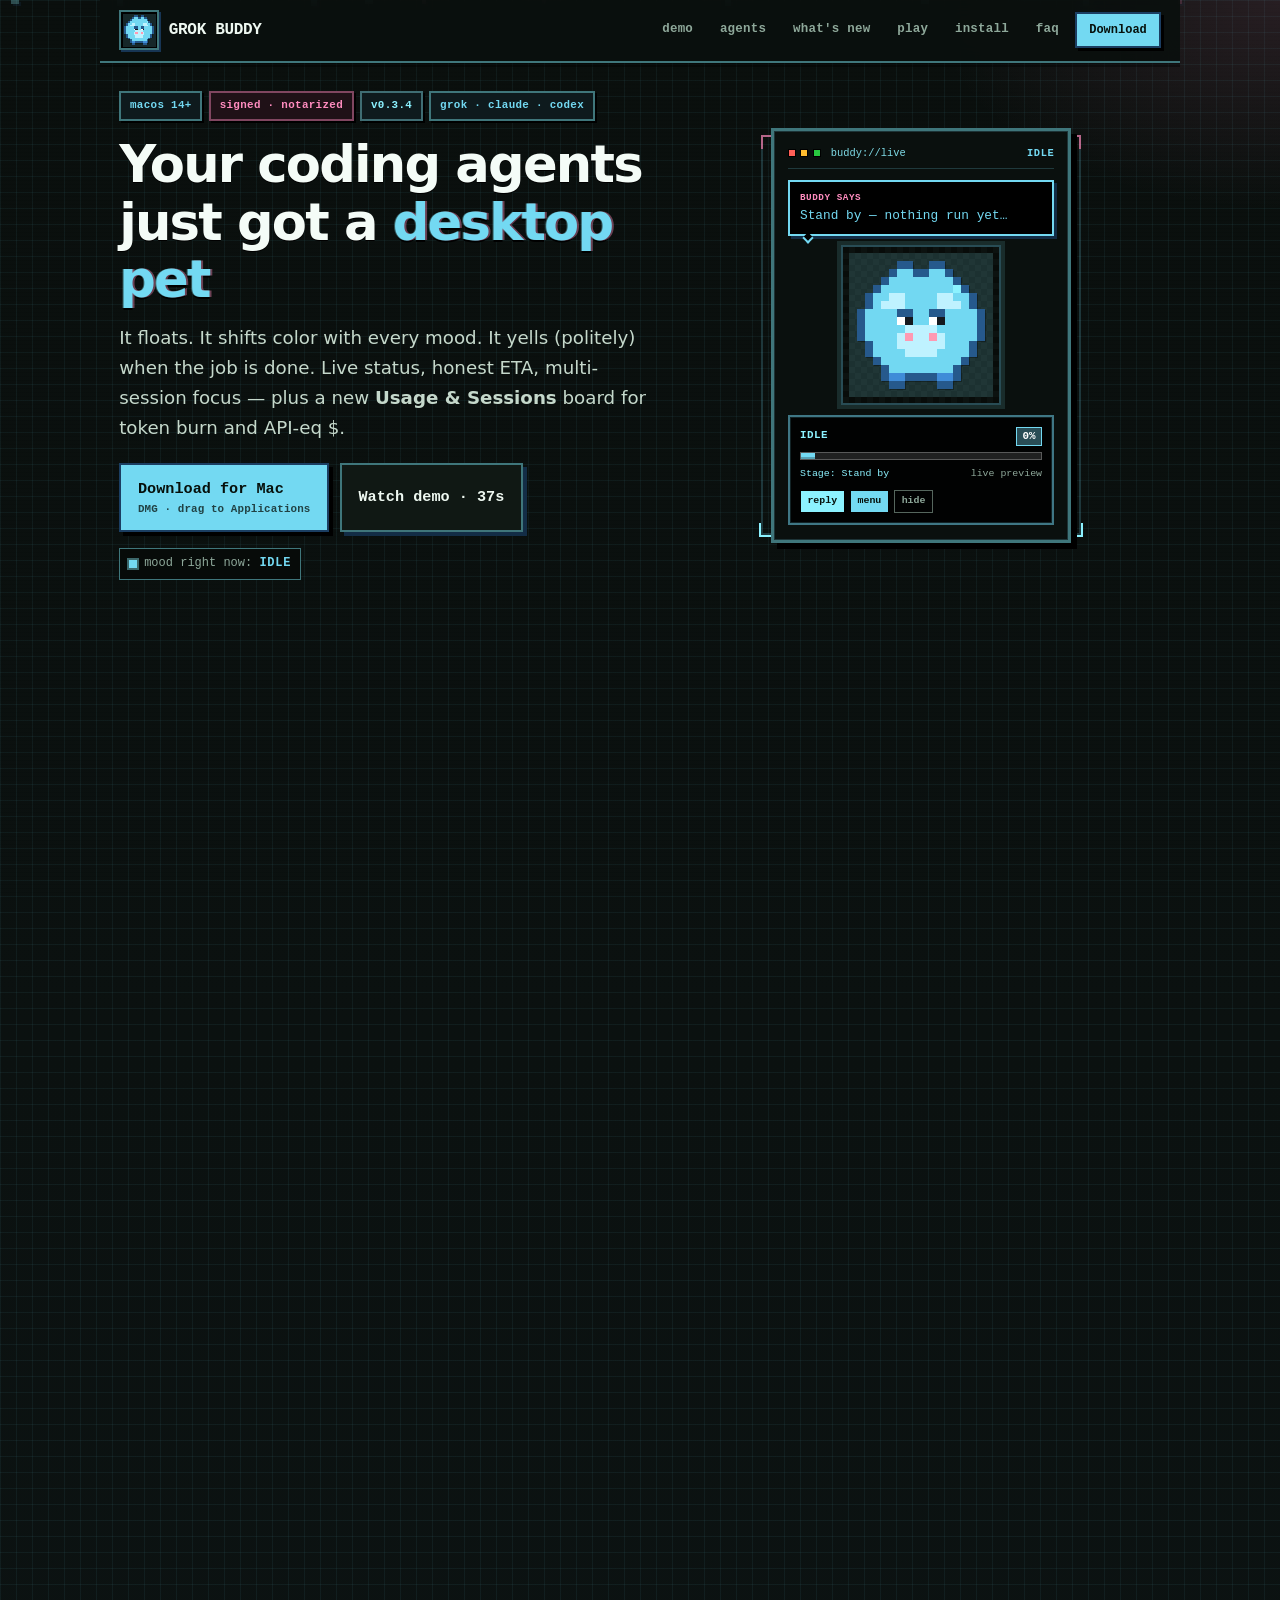
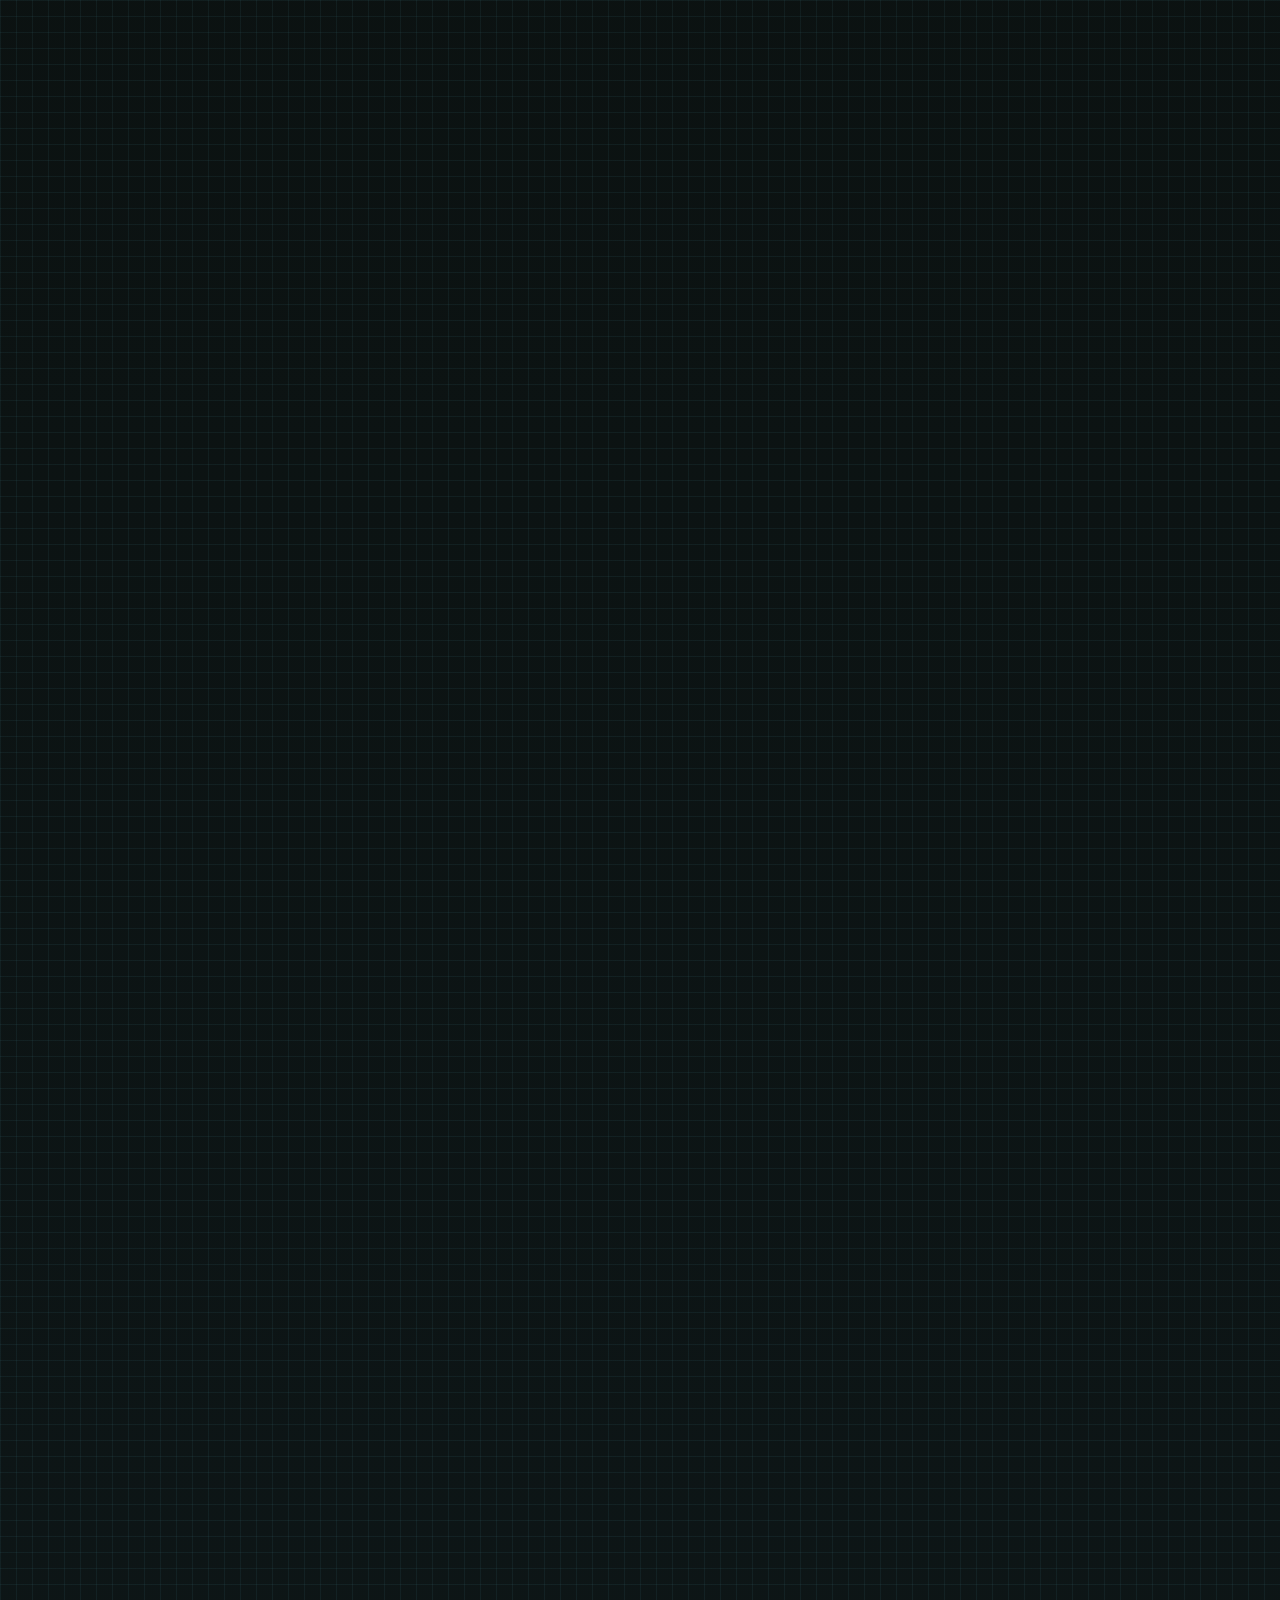
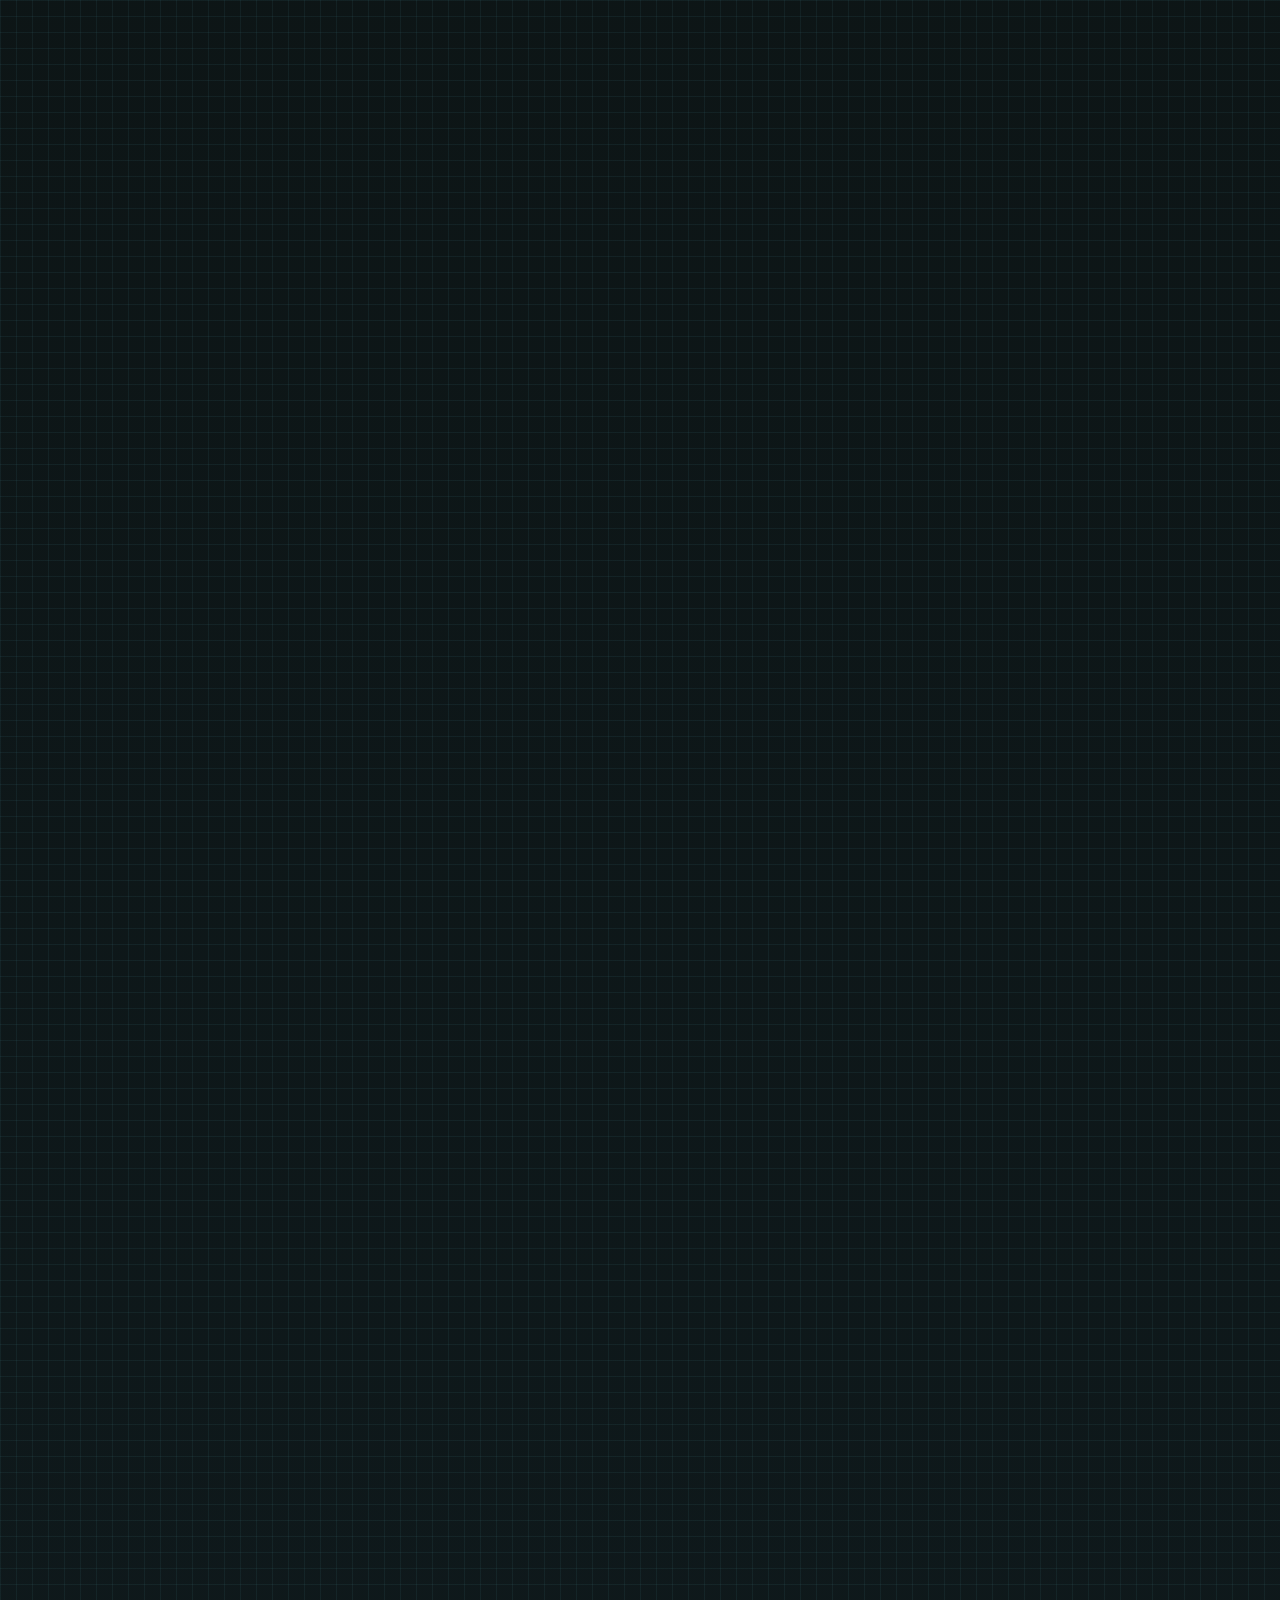
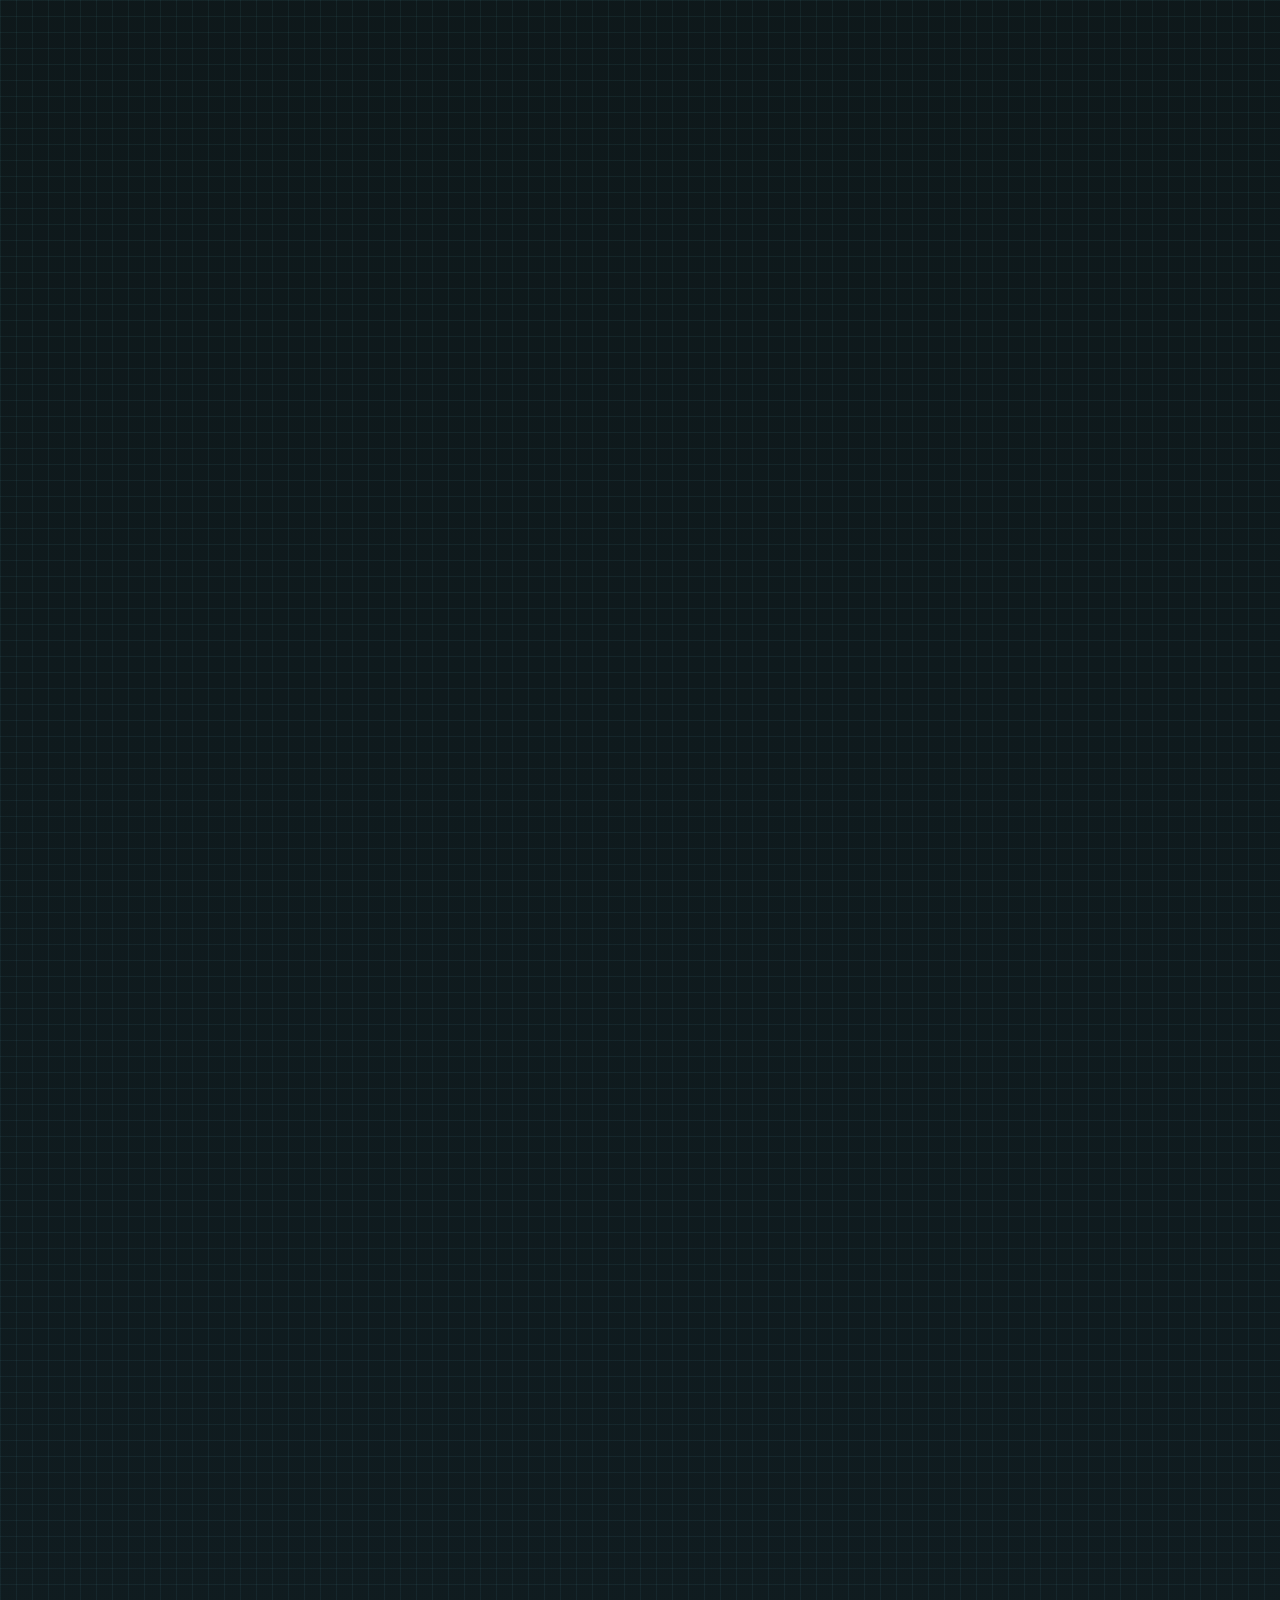
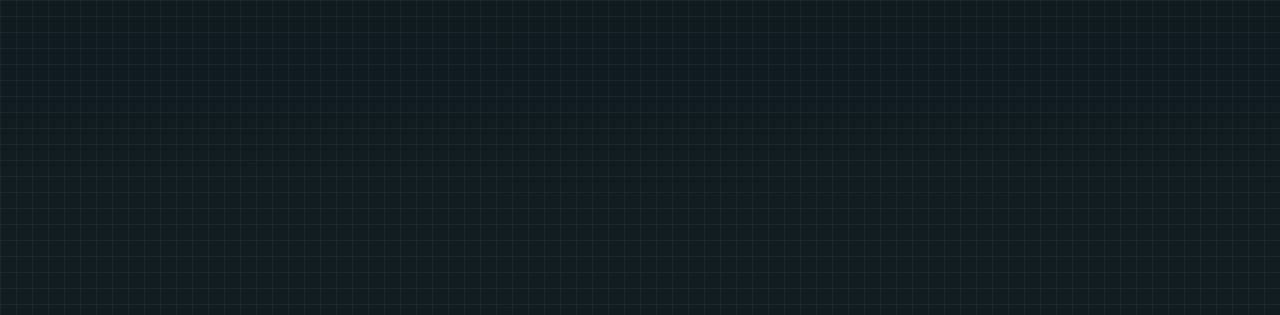
==== commit 5734b281: "docs: landing page for v0.3.4" ====
--- a/docs/index.html
+++ b/docs/index.html
@@ -41,7 +41,7 @@
         <a href="#features">Play</a>
         <a href="#install">Install</a>
         <a href="#faq">FAQ</a>
-        <a class="btn btn-sm btn-primary" href="https://github.com/zihangzeng666/grok-buddy-download/releases/download/v0.3.3/GrokBuddy-0.3.3.dmg" download="GrokBuddy-0.3.3.dmg">Download</a>
+        <a class="btn btn-sm btn-primary" href="https://github.com/zihangzeng666/grok-buddy-download/releases/download/v0.3.4/GrokBuddy-0.3.4.dmg" download="GrokBuddy-0.3.4.dmg">Download</a>
       </nav>
     </header>
 
@@ -51,7 +51,7 @@
           <div class="pill-row">
             <span class="pill">macOS 14+</span>
             <span class="pill accent">signed · notarized</span>
-            <span class="pill glow">v0.3.3</span>
+            <span class="pill glow">v0.3.4</span>
             <span class="pill">Grok · Claude · Codex</span>
           </div>
           <h1>Your coding agents just got a <span class="grad">desktop pet</span></h1>
@@ -60,7 +60,7 @@
             Live status, honest ETA, multi-session focus — plus a new <strong>Usage &amp; Sessions</strong> board for token burn and API-eq $.
           </p>
           <div class="cta-row">
-            <a class="btn btn-primary" href="https://github.com/zihangzeng666/grok-buddy-download/releases/download/v0.3.3/GrokBuddy-0.3.3.dmg" download="GrokBuddy-0.3.3.dmg">
+            <a class="btn btn-primary" href="https://github.com/zihangzeng666/grok-buddy-download/releases/download/v0.3.4/GrokBuddy-0.3.4.dmg" download="GrokBuddy-0.3.4.dmg">
               Download for Mac
               <span class="btn-sub">DMG · drag to Applications</span>
             </a>
@@ -298,6 +298,17 @@
           <article class="changelog-release is-latest">
             <header class="changelog-head">
               <span class="changelog-tag">latest</span>
+              <h3>v0.3.4</h3>
+              <time datetime="2026-07-16">2026-07-16</time>
+            </header>
+            <ul>
+              <li><strong>Spend by project</strong> — new Usage &amp; Sessions rollup: token + $ grouped by project, so the same repo opened from several folders (worktrees, subfolders, other mounts) counts once. Optional one-tap AI merge names the fuzzy ones.</li>
+              <li><strong>Finish bell restored</strong> — summaries (and the notification bell) were silently failing on a dropped model id; digests land again</li>
+              <li><strong>Calmer bell</strong> — the notification chip no longer twitches when a turn finishes</li>
+            </ul>
+          </article>
+          <article class="changelog-release">
+            <header class="changelog-head">
               <h3>v0.3.3</h3>
               <time datetime="2026-07-16">2026-07-16</time>
             </header>
@@ -439,7 +450,7 @@
             <span class="step-n">1</span>
             <div>
               <h3>Grab the loot</h3>
-              <p>Download the <a href="https://github.com/zihangzeng666/grok-buddy-download/releases/download/v0.3.3/GrokBuddy-0.3.3.dmg">DMG</a> from the release.</p>
+              <p>Download the <a href="https://github.com/zihangzeng666/grok-buddy-download/releases/download/v0.3.4/GrokBuddy-0.3.4.dmg">DMG</a> from the release.</p>
             </div>
             <span class="step-emoji" aria-hidden="true">📦</span>
           </li>
@@ -511,8 +522,8 @@
         </div>
         <h2>Adopt the pet.</h2>
         <p>Signed. Notarized. Multi-CLI. Slightly unhinged in a good way.</p>
-        <a class="btn btn-primary" href="https://github.com/zihangzeng666/grok-buddy-download/releases/download/v0.3.3/GrokBuddy-0.3.3.dmg" download="GrokBuddy-0.3.3.dmg">
-          Get Grok Buddy v0.3.3
+        <a class="btn btn-primary" href="https://github.com/zihangzeng666/grok-buddy-download/releases/download/v0.3.4/GrokBuddy-0.3.4.dmg" download="GrokBuddy-0.3.4.dmg">
+          Get Grok Buddy v0.3.4
           <span class="btn-sub">free download</span>
         </a>
       </section>
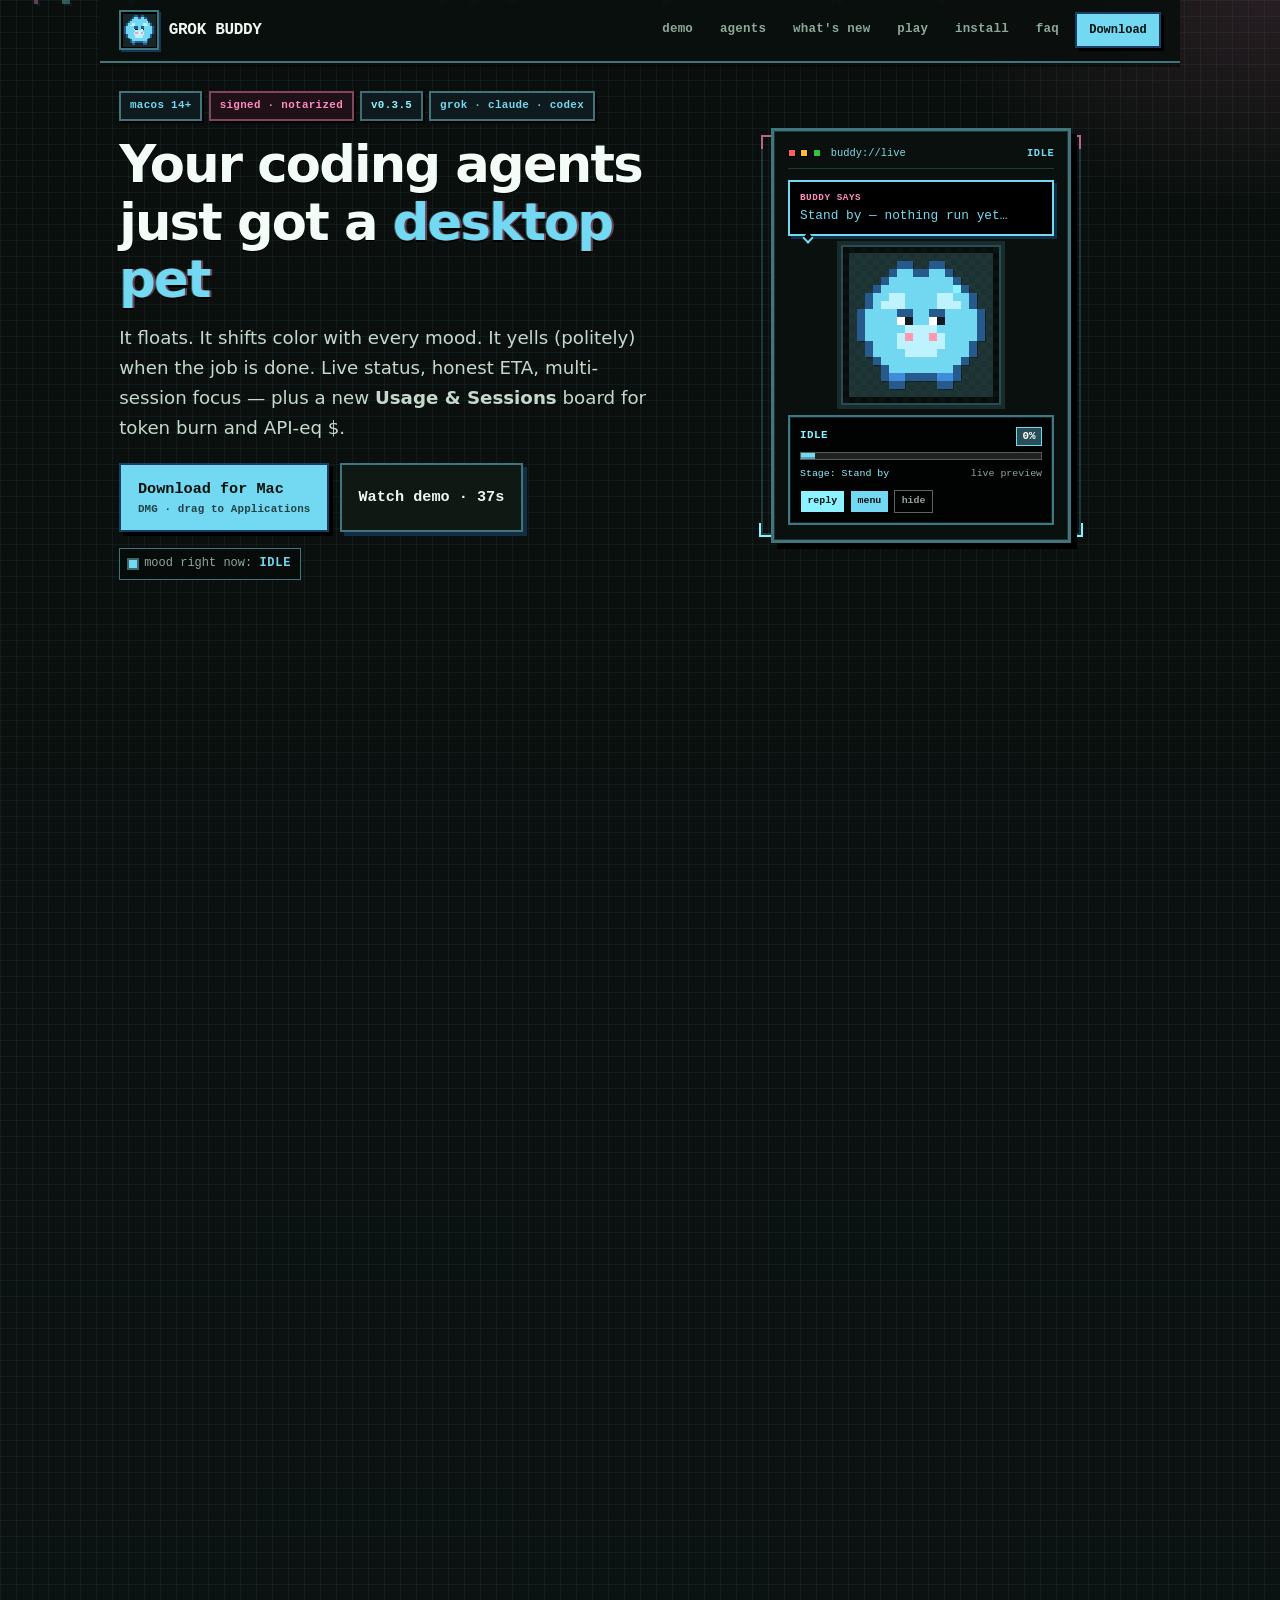
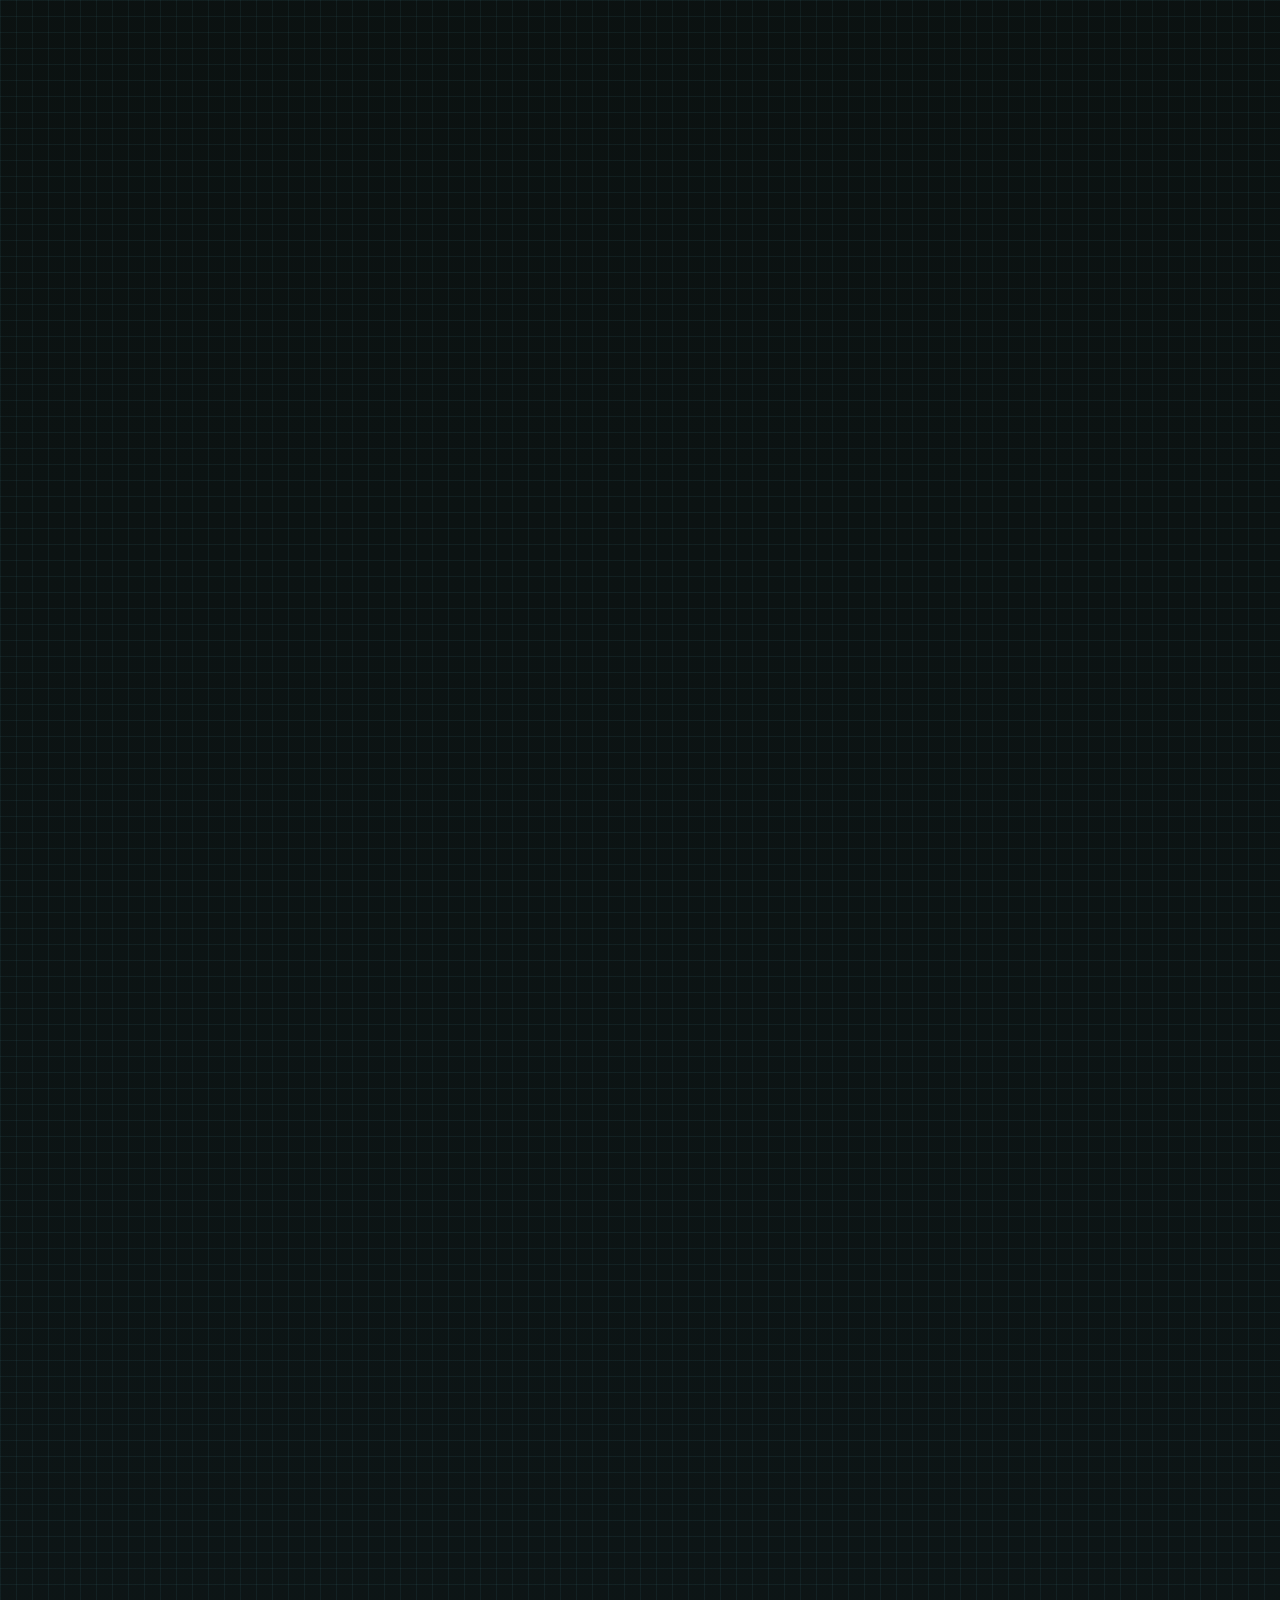
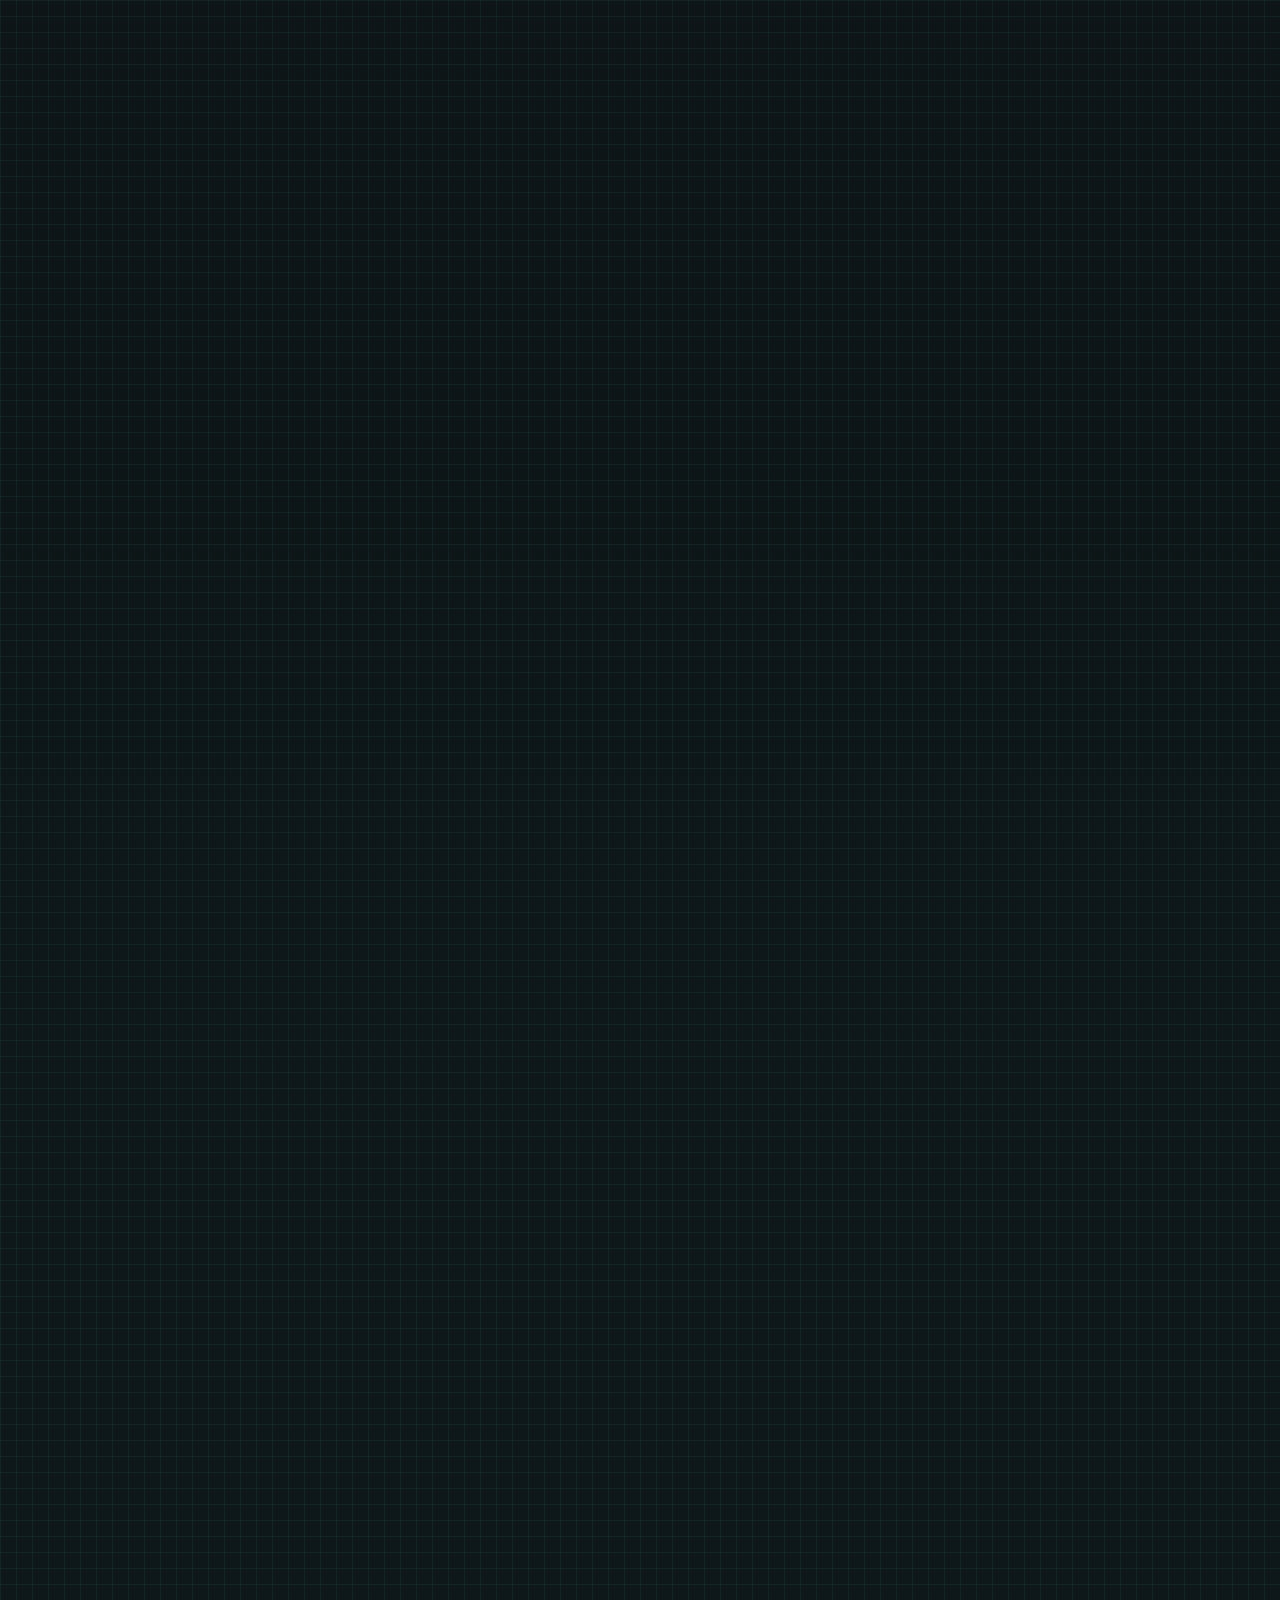
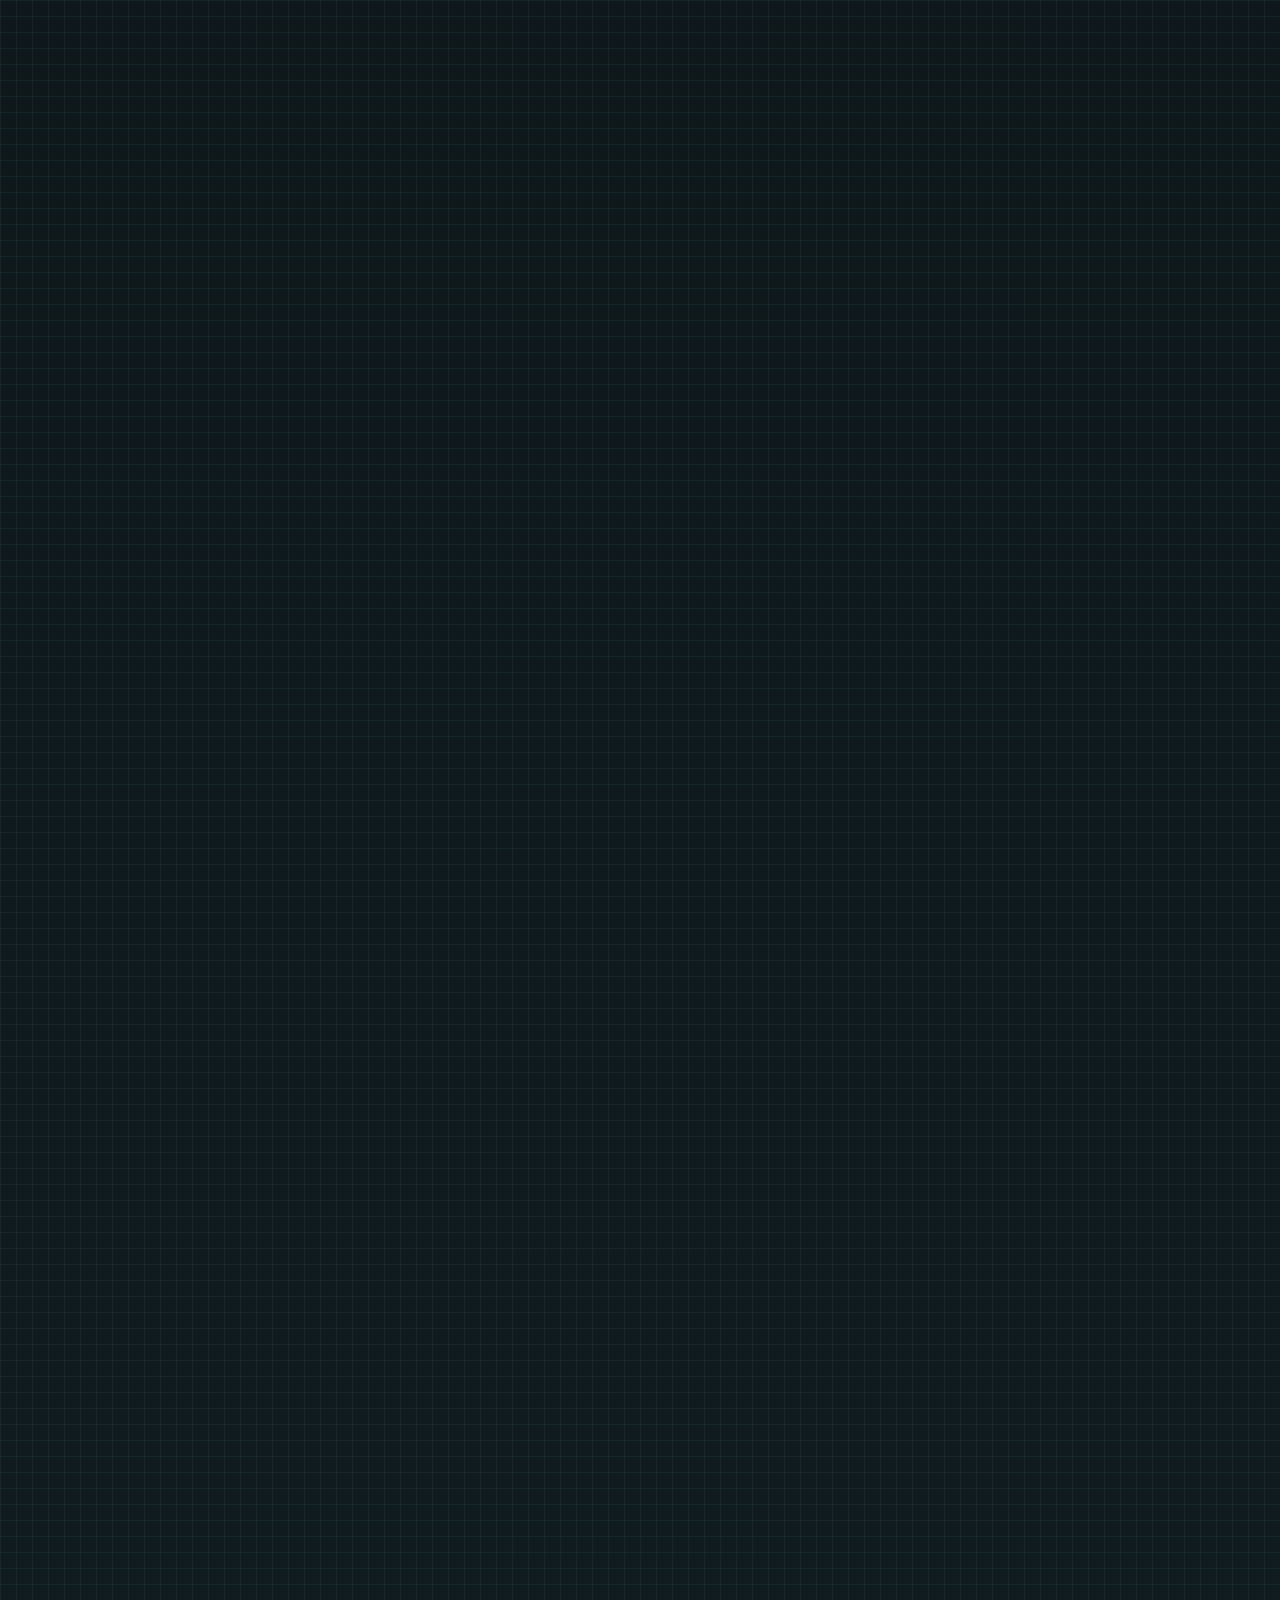
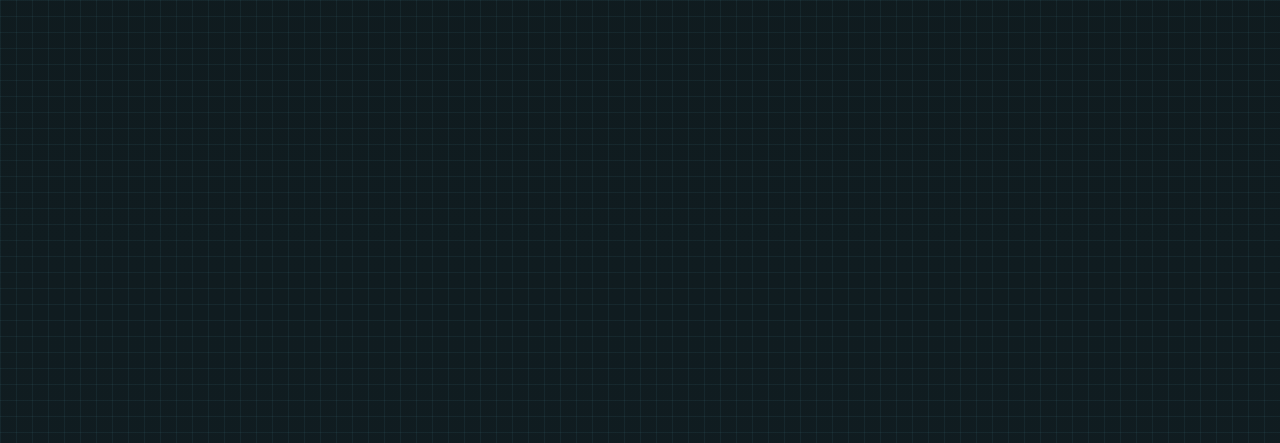
==== commit a62e289a: "docs: landing page for v0.3.5" ====
--- a/docs/index.html
+++ b/docs/index.html
@@ -41,7 +41,7 @@
         <a href="#features">Play</a>
         <a href="#install">Install</a>
         <a href="#faq">FAQ</a>
-        <a class="btn btn-sm btn-primary" href="https://github.com/zihangzeng666/grok-buddy-download/releases/download/v0.3.4/GrokBuddy-0.3.4.dmg" download="GrokBuddy-0.3.4.dmg">Download</a>
+        <a class="btn btn-sm btn-primary" href="https://github.com/zihangzeng666/grok-buddy-download/releases/download/v0.3.5/GrokBuddy-0.3.5.dmg" download="GrokBuddy-0.3.5.dmg">Download</a>
       </nav>
     </header>
 
@@ -51,7 +51,7 @@
           <div class="pill-row">
             <span class="pill">macOS 14+</span>
             <span class="pill accent">signed · notarized</span>
-            <span class="pill glow">v0.3.4</span>
+            <span class="pill glow">v0.3.5</span>
             <span class="pill">Grok · Claude · Codex</span>
           </div>
           <h1>Your coding agents just got a <span class="grad">desktop pet</span></h1>
@@ -60,7 +60,7 @@
             Live status, honest ETA, multi-session focus — plus a new <strong>Usage &amp; Sessions</strong> board for token burn and API-eq $.
           </p>
           <div class="cta-row">
-            <a class="btn btn-primary" href="https://github.com/zihangzeng666/grok-buddy-download/releases/download/v0.3.4/GrokBuddy-0.3.4.dmg" download="GrokBuddy-0.3.4.dmg">
+            <a class="btn btn-primary" href="https://github.com/zihangzeng666/grok-buddy-download/releases/download/v0.3.5/GrokBuddy-0.3.5.dmg" download="GrokBuddy-0.3.5.dmg">
               Download for Mac
               <span class="btn-sub">DMG · drag to Applications</span>
             </a>
@@ -298,6 +298,15 @@
           <article class="changelog-release is-latest">
             <header class="changelog-head">
               <span class="changelog-tag">latest</span>
+              <h3>v0.3.5</h3>
+              <time datetime="2026-07-16">2026-07-16</time>
+            </header>
+            <ul>
+              <li><strong>Jump to a session</strong> — double-click a live session in the pet panel to bring its terminal forward, even when it's minimized, on another Space, or fullscreen (needs Accessibility)</li>
+            </ul>
+          </article>
+          <article class="changelog-release">
+            <header class="changelog-head">
               <h3>v0.3.4</h3>
               <time datetime="2026-07-16">2026-07-16</time>
             </header>
@@ -450,7 +459,7 @@
             <span class="step-n">1</span>
             <div>
               <h3>Grab the loot</h3>
-              <p>Download the <a href="https://github.com/zihangzeng666/grok-buddy-download/releases/download/v0.3.4/GrokBuddy-0.3.4.dmg">DMG</a> from the release.</p>
+              <p>Download the <a href="https://github.com/zihangzeng666/grok-buddy-download/releases/download/v0.3.5/GrokBuddy-0.3.5.dmg">DMG</a> from the release.</p>
             </div>
             <span class="step-emoji" aria-hidden="true">📦</span>
           </li>
@@ -522,8 +531,8 @@
         </div>
         <h2>Adopt the pet.</h2>
         <p>Signed. Notarized. Multi-CLI. Slightly unhinged in a good way.</p>
-        <a class="btn btn-primary" href="https://github.com/zihangzeng666/grok-buddy-download/releases/download/v0.3.4/GrokBuddy-0.3.4.dmg" download="GrokBuddy-0.3.4.dmg">
-          Get Grok Buddy v0.3.4
+        <a class="btn btn-primary" href="https://github.com/zihangzeng666/grok-buddy-download/releases/download/v0.3.5/GrokBuddy-0.3.5.dmg" download="GrokBuddy-0.3.5.dmg">
+          Get Grok Buddy v0.3.5
           <span class="btn-sub">free download</span>
         </a>
       </section>
